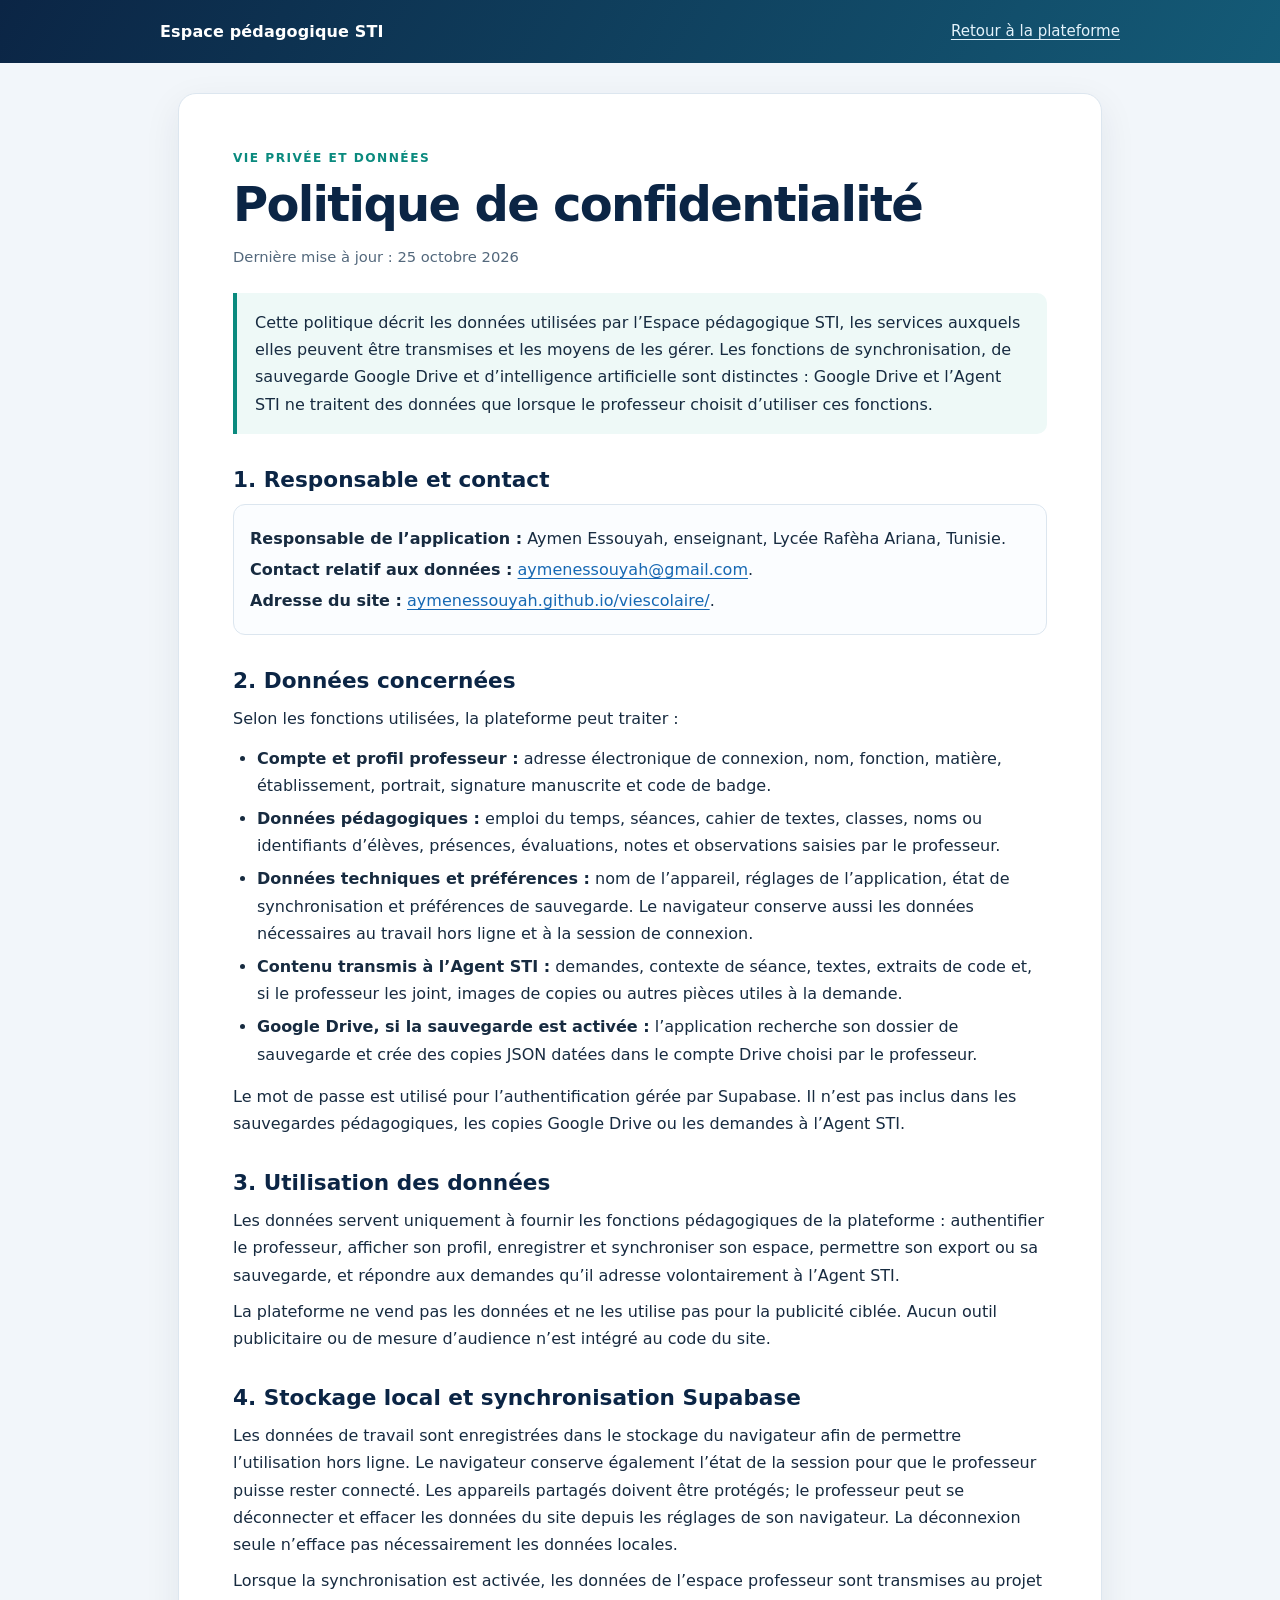
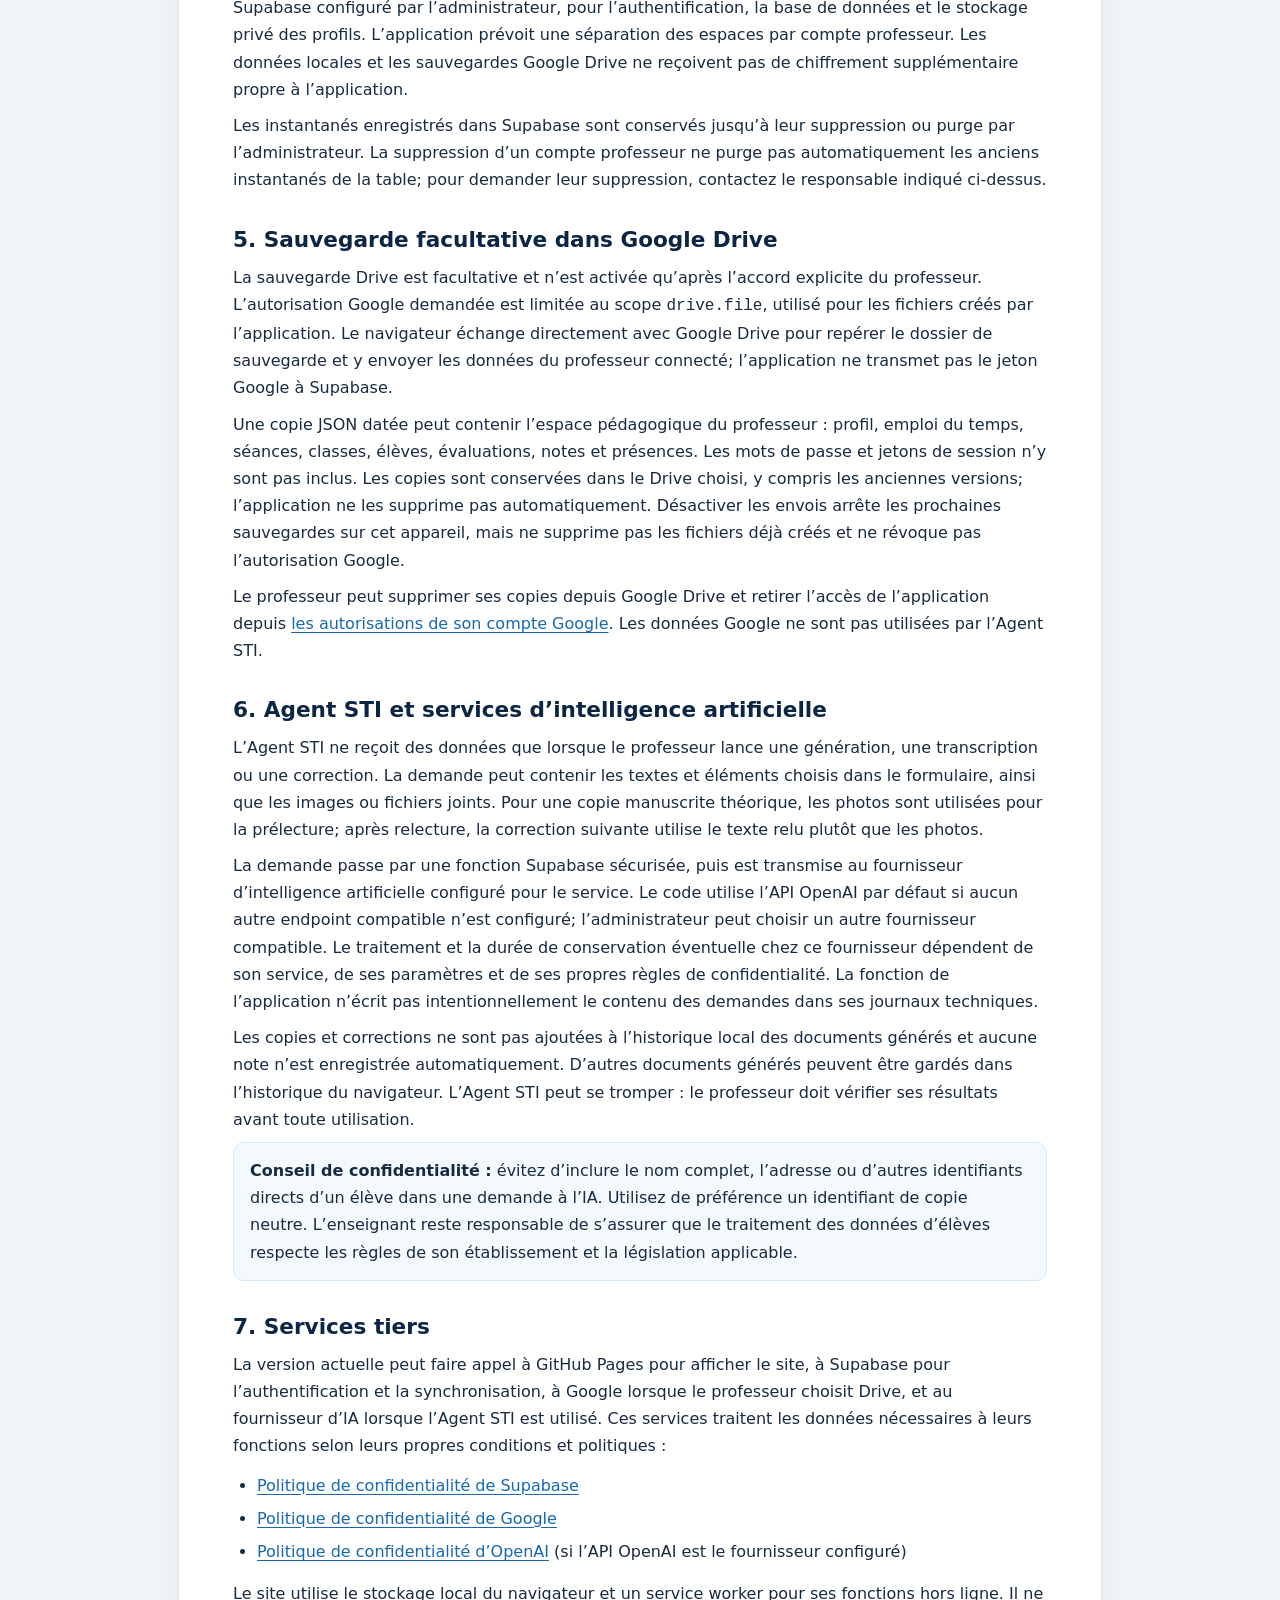
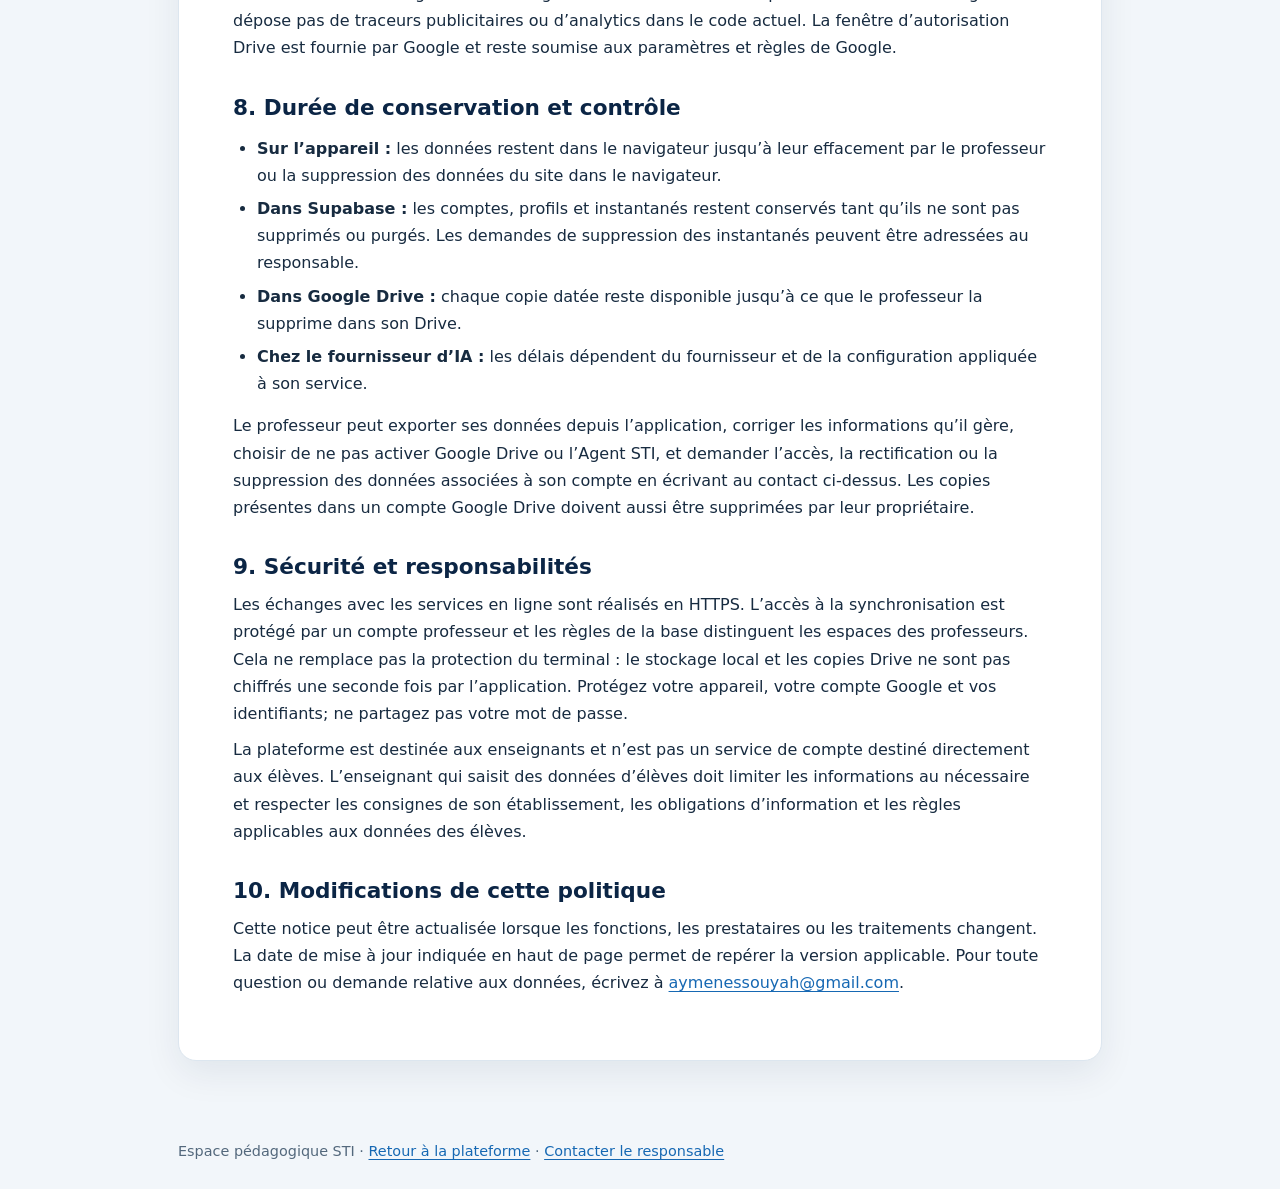
==== politique-confidentialite.html @ 566122ad "Add public privacy policy for Google OAuth Co-authored-by: arena-agent <297053741+arena-agent@users." ====
<!doctype html>
<html lang="fr">
<head>
  <meta charset="utf-8">
  <meta name="viewport" content="width=device-width, initial-scale=1">
  <meta name="description" content="Politique de confidentialité de l’Espace pédagogique STI : données de compte et de classe, synchronisation Supabase, sauvegarde Google Drive et traitement facultatif par l’Agent STI.">
  <meta name="robots" content="index,follow">
  <link rel="canonical" href="https://aymenessouyah.github.io/viescolaire/politique-confidentialite.html">
  <title>Politique de confidentialité — Espace pédagogique STI</title>
  <style>
    :root{color-scheme:light;--navy:#0b2545;--blue:#1668b3;--teal:#0a8a7e;--ink:#172b40;--muted:#53687c;--line:#dce6ef;--paper:#fff;--bg:#f2f6fa}
    *{box-sizing:border-box}
    html{scroll-behavior:smooth}
    body{margin:0;background:var(--bg);color:var(--ink);font:16px/1.7 system-ui,-apple-system,"Segoe UI",sans-serif}
    a{color:var(--blue);text-underline-offset:3px}
    a:focus-visible{outline:3px solid #68b9d6;outline-offset:3px;border-radius:3px}
    .top{background:linear-gradient(120deg,#0b2545,#145b77);color:#fff;padding:18px 22px}
    .top-inner{max-width:960px;margin:auto;display:flex;align-items:center;justify-content:space-between;gap:16px}
    .brand{color:#fff;text-decoration:none;font-weight:800;letter-spacing:.01em}
    .back{color:#e4f3fb;font-size:.94rem}
    main{max-width:960px;margin:30px auto;padding:0 18px 48px}
    .document{background:var(--paper);border:1px solid var(--line);border-radius:18px;padding:clamp(22px,5vw,54px);box-shadow:0 12px 36px rgba(11,37,69,.08)}
    .eyebrow{margin:0 0 8px;color:var(--teal);font-size:.76rem;font-weight:800;letter-spacing:.12em;text-transform:uppercase}
    h1{margin:0;color:var(--navy);font-size:clamp(2rem,5vw,3rem);line-height:1.15;letter-spacing:-.035em}
    .updated{margin:12px 0 24px;color:var(--muted);font-size:.92rem}
    .intro{padding:16px 18px;margin:0 0 30px;border-left:4px solid var(--teal);border-radius:0 10px 10px 0;background:#eef9f7}
    h2{margin:32px 0 10px;color:var(--navy);font-size:1.35rem;line-height:1.3}
    h3{margin:20px 0 7px;color:#234d6d;font-size:1.05rem}
    p{margin:9px 0}
    ul{margin:8px 0 12px;padding-left:24px}
    li{padding:3px 0}
    .callout{padding:14px 16px;border:1px solid #d6e8f5;border-radius:11px;background:#f3f9fd}
    .contact{padding:16px;border:1px solid var(--line);border-radius:12px;background:#fbfdff}
    .contact p{margin:4px 0}
    .small{color:var(--muted);font-size:.92rem}
    .bottom{max-width:960px;margin:0 auto;padding:0 18px 28px;color:var(--muted);font-size:.9rem}
    @media(max-width:600px){.top{padding:15px 16px}.top-inner{align-items:flex-start;flex-direction:column;gap:7px}main{margin:16px auto;padding:0 10px 24px}.document{border-radius:13px;padding:22px 18px}body{font-size:15px}}
    @media print{body{background:#fff;color:#000}.top,.bottom{padding-left:0;padding-right:0}.top{background:#fff;color:#000;border-bottom:1px solid #aaa}.brand,.back{color:#000}.document{border:0;box-shadow:none;padding:0}main{max-width:none;margin:20px 0;padding:0}.intro,.callout,.contact{background:#fff}a{color:#000;text-decoration:none}}
  </style>
</head>
<body>
  <header class="top">
    <div class="top-inner">
      <a class="brand" href="./">Espace pédagogique STI</a>
      <a class="back" href="./">Retour à la plateforme</a>
    </div>
  </header>

  <main>
    <article class="document">
      <p class="eyebrow">Vie privée et données</p>
      <h1>Politique de confidentialité</h1>
      <p class="updated">Dernière mise à jour : 25 octobre 2026</p>

      <p class="intro">Cette politique décrit les données utilisées par l’Espace pédagogique STI, les services auxquels elles peuvent être transmises et les moyens de les gérer. Les fonctions de synchronisation, de sauvegarde Google Drive et d’intelligence artificielle sont distinctes : Google Drive et l’Agent STI ne traitent des données que lorsque le professeur choisit d’utiliser ces fonctions.</p>

      <h2>1. Responsable et contact</h2>
      <div class="contact">
        <p><strong>Responsable de l’application :</strong> Aymen Essouyah, enseignant, Lycée Rafèha Ariana, Tunisie.</p>
        <p><strong>Contact relatif aux données :</strong> <a href="mailto:aymenessouyah@gmail.com">aymenessouyah@gmail.com</a>.</p>
        <p><strong>Adresse du site :</strong> <a href="https://aymenessouyah.github.io/viescolaire/">aymenessouyah.github.io/viescolaire/</a>.</p>
      </div>

      <h2>2. Données concernées</h2>
      <p>Selon les fonctions utilisées, la plateforme peut traiter :</p>
      <ul>
        <li><strong>Compte et profil professeur :</strong> adresse électronique de connexion, nom, fonction, matière, établissement, portrait, signature manuscrite et code de badge.</li>
        <li><strong>Données pédagogiques :</strong> emploi du temps, séances, cahier de textes, classes, noms ou identifiants d’élèves, présences, évaluations, notes et observations saisies par le professeur.</li>
        <li><strong>Données techniques et préférences :</strong> nom de l’appareil, réglages de l’application, état de synchronisation et préférences de sauvegarde. Le navigateur conserve aussi les données nécessaires au travail hors ligne et à la session de connexion.</li>
        <li><strong>Contenu transmis à l’Agent STI :</strong> demandes, contexte de séance, textes, extraits de code et, si le professeur les joint, images de copies ou autres pièces utiles à la demande.</li>
        <li><strong>Google Drive, si la sauvegarde est activée :</strong> l’application recherche son dossier de sauvegarde et crée des copies JSON datées dans le compte Drive choisi par le professeur.</li>
      </ul>
      <p>Le mot de passe est utilisé pour l’authentification gérée par Supabase. Il n’est pas inclus dans les sauvegardes pédagogiques, les copies Google Drive ou les demandes à l’Agent STI.</p>

      <h2>3. Utilisation des données</h2>
      <p>Les données servent uniquement à fournir les fonctions pédagogiques de la plateforme : authentifier le professeur, afficher son profil, enregistrer et synchroniser son espace, permettre son export ou sa sauvegarde, et répondre aux demandes qu’il adresse volontairement à l’Agent STI.</p>
      <p>La plateforme ne vend pas les données et ne les utilise pas pour la publicité ciblée. Aucun outil publicitaire ou de mesure d’audience n’est intégré au code du site.</p>

      <h2>4. Stockage local et synchronisation Supabase</h2>
      <p>Les données de travail sont enregistrées dans le stockage du navigateur afin de permettre l’utilisation hors ligne. Le navigateur conserve également l’état de la session pour que le professeur puisse rester connecté. Les appareils partagés doivent être protégés; le professeur peut se déconnecter et effacer les données du site depuis les réglages de son navigateur. La déconnexion seule n’efface pas nécessairement les données locales.</p>
      <p>Lorsque la synchronisation est activée, les données de l’espace professeur sont transmises au projet Supabase configuré par l’administrateur, pour l’authentification, la base de données et le stockage privé des profils. L’application prévoit une séparation des espaces par compte professeur. Les données locales et les sauvegardes Google Drive ne reçoivent pas de chiffrement supplémentaire propre à l’application.</p>
      <p>Les instantanés enregistrés dans Supabase sont conservés jusqu’à leur suppression ou purge par l’administrateur. La suppression d’un compte professeur ne purge pas automatiquement les anciens instantanés de la table; pour demander leur suppression, contactez le responsable indiqué ci-dessus.</p>

      <h2>5. Sauvegarde facultative dans Google Drive</h2>
      <p>La sauvegarde Drive est facultative et n’est activée qu’après l’accord explicite du professeur. L’autorisation Google demandée est limitée au scope <code>drive.file</code>, utilisé pour les fichiers créés par l’application. Le navigateur échange directement avec Google Drive pour repérer le dossier de sauvegarde et y envoyer les données du professeur connecté; l’application ne transmet pas le jeton Google à Supabase.</p>
      <p>Une copie JSON datée peut contenir l’espace pédagogique du professeur : profil, emploi du temps, séances, classes, élèves, évaluations, notes et présences. Les mots de passe et jetons de session n’y sont pas inclus. Les copies sont conservées dans le Drive choisi, y compris les anciennes versions; l’application ne les supprime pas automatiquement. Désactiver les envois arrête les prochaines sauvegardes sur cet appareil, mais ne supprime pas les fichiers déjà créés et ne révoque pas l’autorisation Google.</p>
      <p>Le professeur peut supprimer ses copies depuis Google Drive et retirer l’accès de l’application depuis <a href="https://myaccount.google.com/permissions" target="_blank" rel="noopener noreferrer">les autorisations de son compte Google</a>. Les données Google ne sont pas utilisées par l’Agent STI.</p>

      <h2>6. Agent STI et services d’intelligence artificielle</h2>
      <p>L’Agent STI ne reçoit des données que lorsque le professeur lance une génération, une transcription ou une correction. La demande peut contenir les textes et éléments choisis dans le formulaire, ainsi que les images ou fichiers joints. Pour une copie manuscrite théorique, les photos sont utilisées pour la prélecture; après relecture, la correction suivante utilise le texte relu plutôt que les photos.</p>
      <p>La demande passe par une fonction Supabase sécurisée, puis est transmise au fournisseur d’intelligence artificielle configuré pour le service. Le code utilise l’API OpenAI par défaut si aucun autre endpoint compatible n’est configuré; l’administrateur peut choisir un autre fournisseur compatible. Le traitement et la durée de conservation éventuelle chez ce fournisseur dépendent de son service, de ses paramètres et de ses propres règles de confidentialité. La fonction de l’application n’écrit pas intentionnellement le contenu des demandes dans ses journaux techniques.</p>
      <p>Les copies et corrections ne sont pas ajoutées à l’historique local des documents générés et aucune note n’est enregistrée automatiquement. D’autres documents générés peuvent être gardés dans l’historique du navigateur. L’Agent STI peut se tromper : le professeur doit vérifier ses résultats avant toute utilisation.</p>
      <div class="callout"><strong>Conseil de confidentialité :</strong> évitez d’inclure le nom complet, l’adresse ou d’autres identifiants directs d’un élève dans une demande à l’IA. Utilisez de préférence un identifiant de copie neutre. L’enseignant reste responsable de s’assurer que le traitement des données d’élèves respecte les règles de son établissement et la législation applicable.</div>

      <h2>7. Services tiers</h2>
      <p>La version actuelle peut faire appel à GitHub Pages pour afficher le site, à Supabase pour l’authentification et la synchronisation, à Google lorsque le professeur choisit Drive, et au fournisseur d’IA lorsque l’Agent STI est utilisé. Ces services traitent les données nécessaires à leurs fonctions selon leurs propres conditions et politiques :</p>
      <ul>
        <li><a href="https://supabase.com/privacy" target="_blank" rel="noopener noreferrer">Politique de confidentialité de Supabase</a></li>
        <li><a href="https://policies.google.com/privacy?hl=fr" target="_blank" rel="noopener noreferrer">Politique de confidentialité de Google</a></li>
        <li><a href="https://openai.com/policies/privacy-policy/" target="_blank" rel="noopener noreferrer">Politique de confidentialité d’OpenAI</a> (si l’API OpenAI est le fournisseur configuré)</li>
      </ul>
      <p>Le site utilise le stockage local du navigateur et un service worker pour ses fonctions hors ligne. Il ne dépose pas de traceurs publicitaires ou d’analytics dans le code actuel. La fenêtre d’autorisation Drive est fournie par Google et reste soumise aux paramètres et règles de Google.</p>

      <h2>8. Durée de conservation et contrôle</h2>
      <ul>
        <li><strong>Sur l’appareil :</strong> les données restent dans le navigateur jusqu’à leur effacement par le professeur ou la suppression des données du site dans le navigateur.</li>
        <li><strong>Dans Supabase :</strong> les comptes, profils et instantanés restent conservés tant qu’ils ne sont pas supprimés ou purgés. Les demandes de suppression des instantanés peuvent être adressées au responsable.</li>
        <li><strong>Dans Google Drive :</strong> chaque copie datée reste disponible jusqu’à ce que le professeur la supprime dans son Drive.</li>
        <li><strong>Chez le fournisseur d’IA :</strong> les délais dépendent du fournisseur et de la configuration appliquée à son service.</li>
      </ul>
      <p>Le professeur peut exporter ses données depuis l’application, corriger les informations qu’il gère, choisir de ne pas activer Google Drive ou l’Agent STI, et demander l’accès, la rectification ou la suppression des données associées à son compte en écrivant au contact ci-dessus. Les copies présentes dans un compte Google Drive doivent aussi être supprimées par leur propriétaire.</p>

      <h2>9. Sécurité et responsabilités</h2>
      <p>Les échanges avec les services en ligne sont réalisés en HTTPS. L’accès à la synchronisation est protégé par un compte professeur et les règles de la base distinguent les espaces des professeurs. Cela ne remplace pas la protection du terminal : le stockage local et les copies Drive ne sont pas chiffrés une seconde fois par l’application. Protégez votre appareil, votre compte Google et vos identifiants; ne partagez pas votre mot de passe.</p>
      <p>La plateforme est destinée aux enseignants et n’est pas un service de compte destiné directement aux élèves. L’enseignant qui saisit des données d’élèves doit limiter les informations au nécessaire et respecter les consignes de son établissement, les obligations d’information et les règles applicables aux données des élèves.</p>

      <h2>10. Modifications de cette politique</h2>
      <p>Cette notice peut être actualisée lorsque les fonctions, les prestataires ou les traitements changent. La date de mise à jour indiquée en haut de page permet de repérer la version applicable. Pour toute question ou demande relative aux données, écrivez à <a href="mailto:aymenessouyah@gmail.com">aymenessouyah@gmail.com</a>.</p>
    </article>
  </main>

  <footer class="bottom">Espace pédagogique STI · <a href="./">Retour à la plateforme</a> · <a href="mailto:aymenessouyah@gmail.com">Contacter le responsable</a></footer>
</body>
</html>
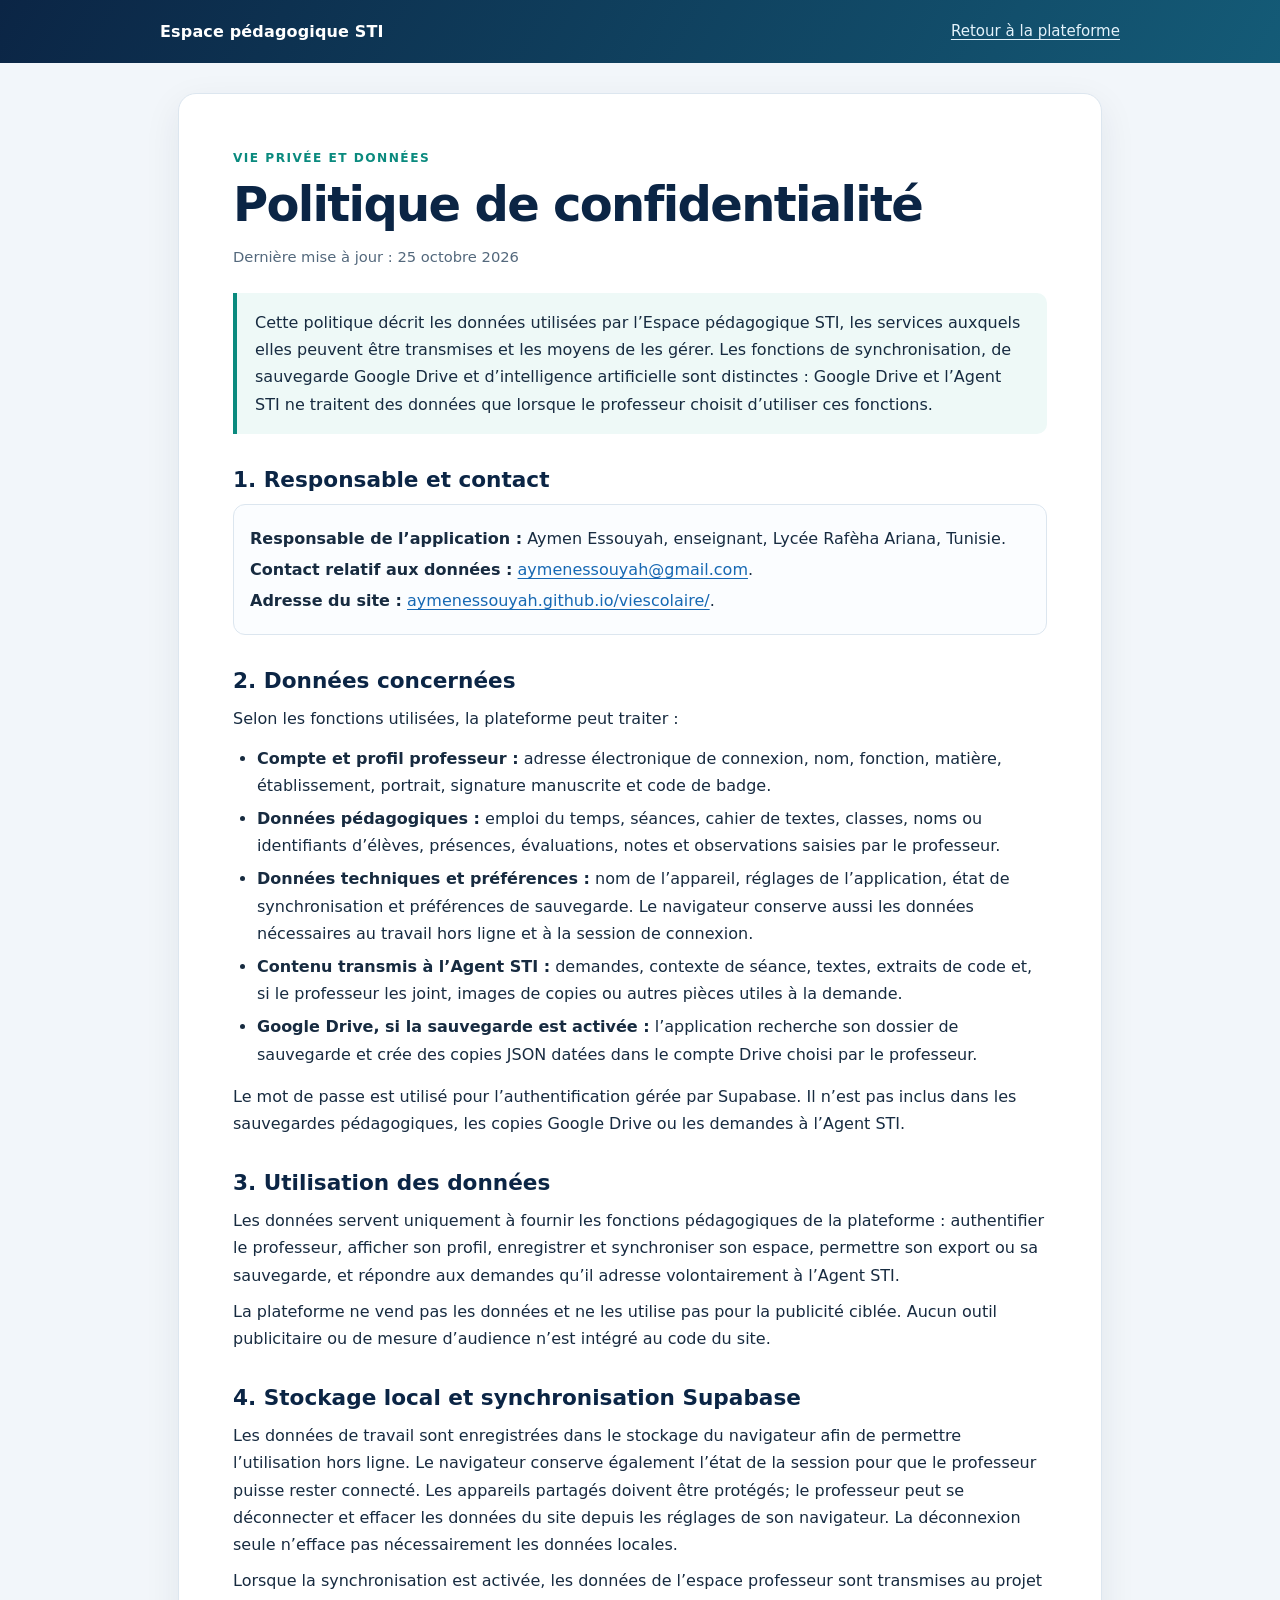
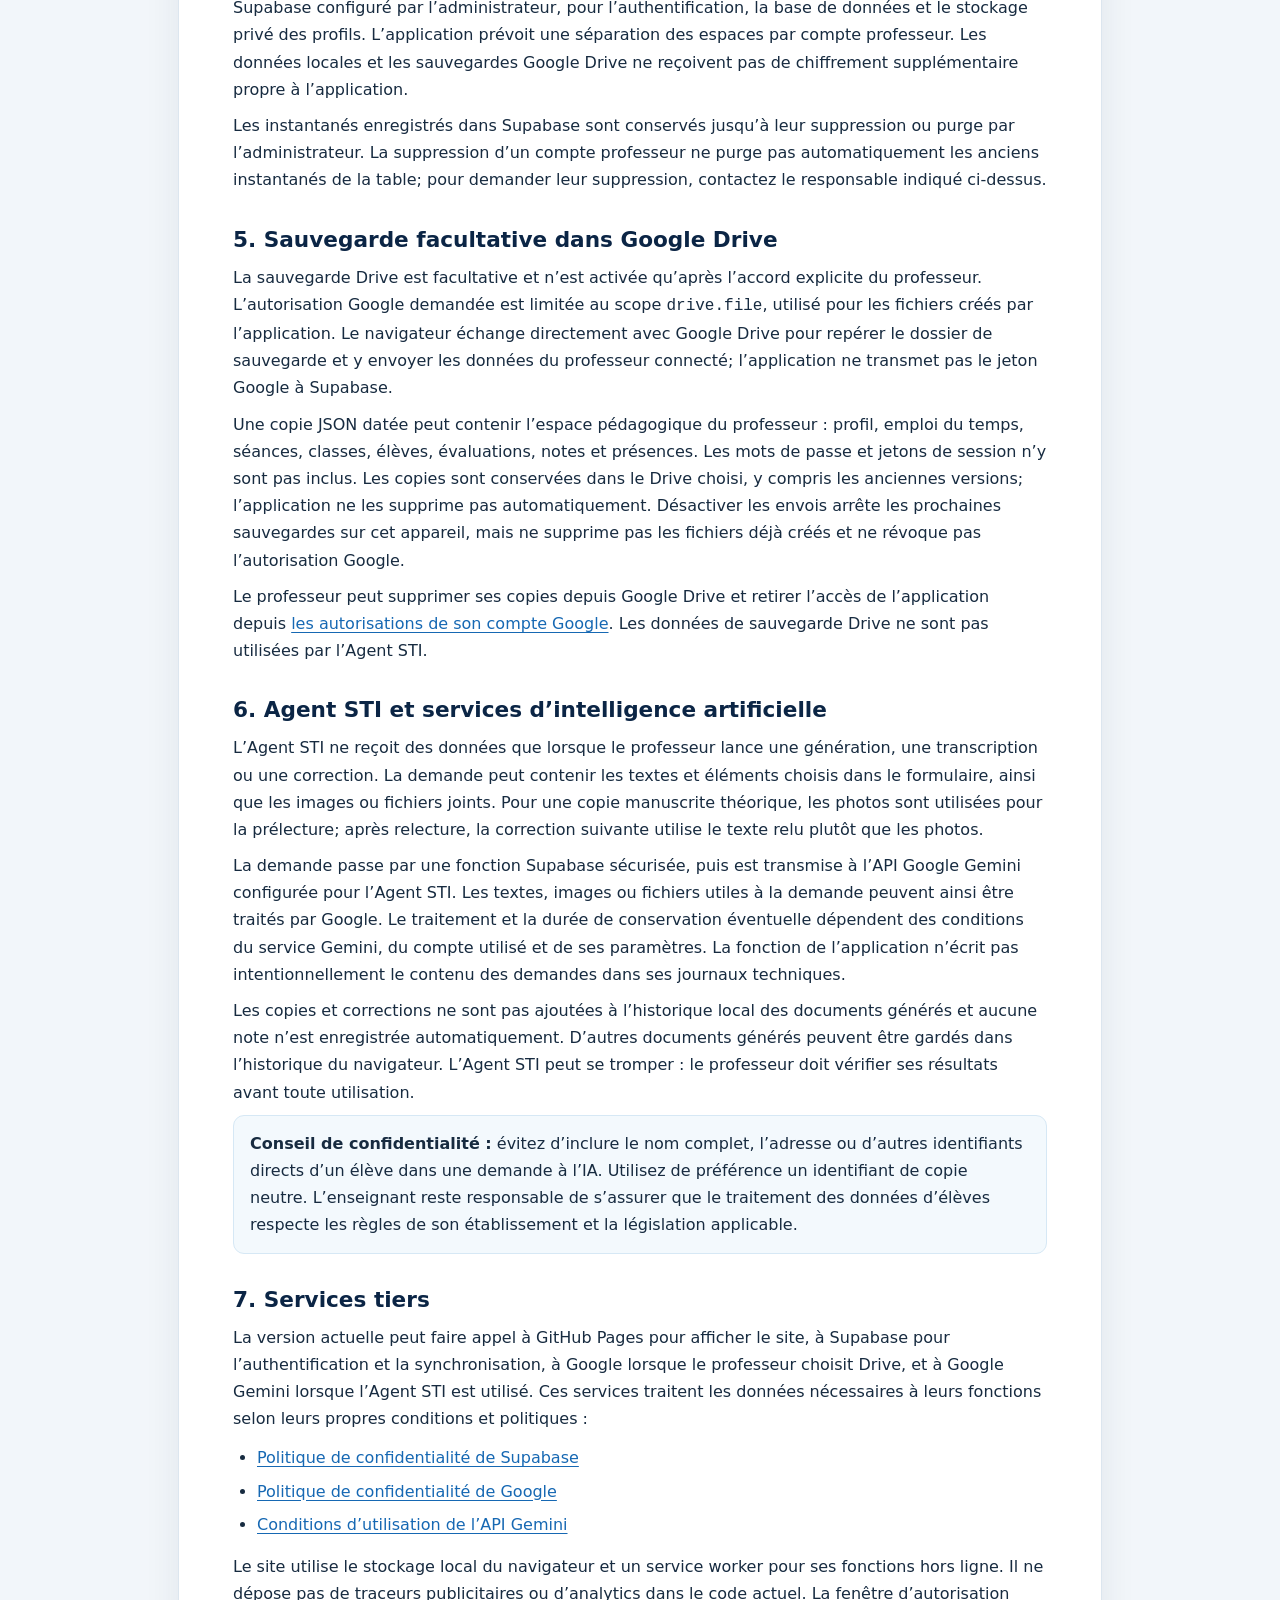
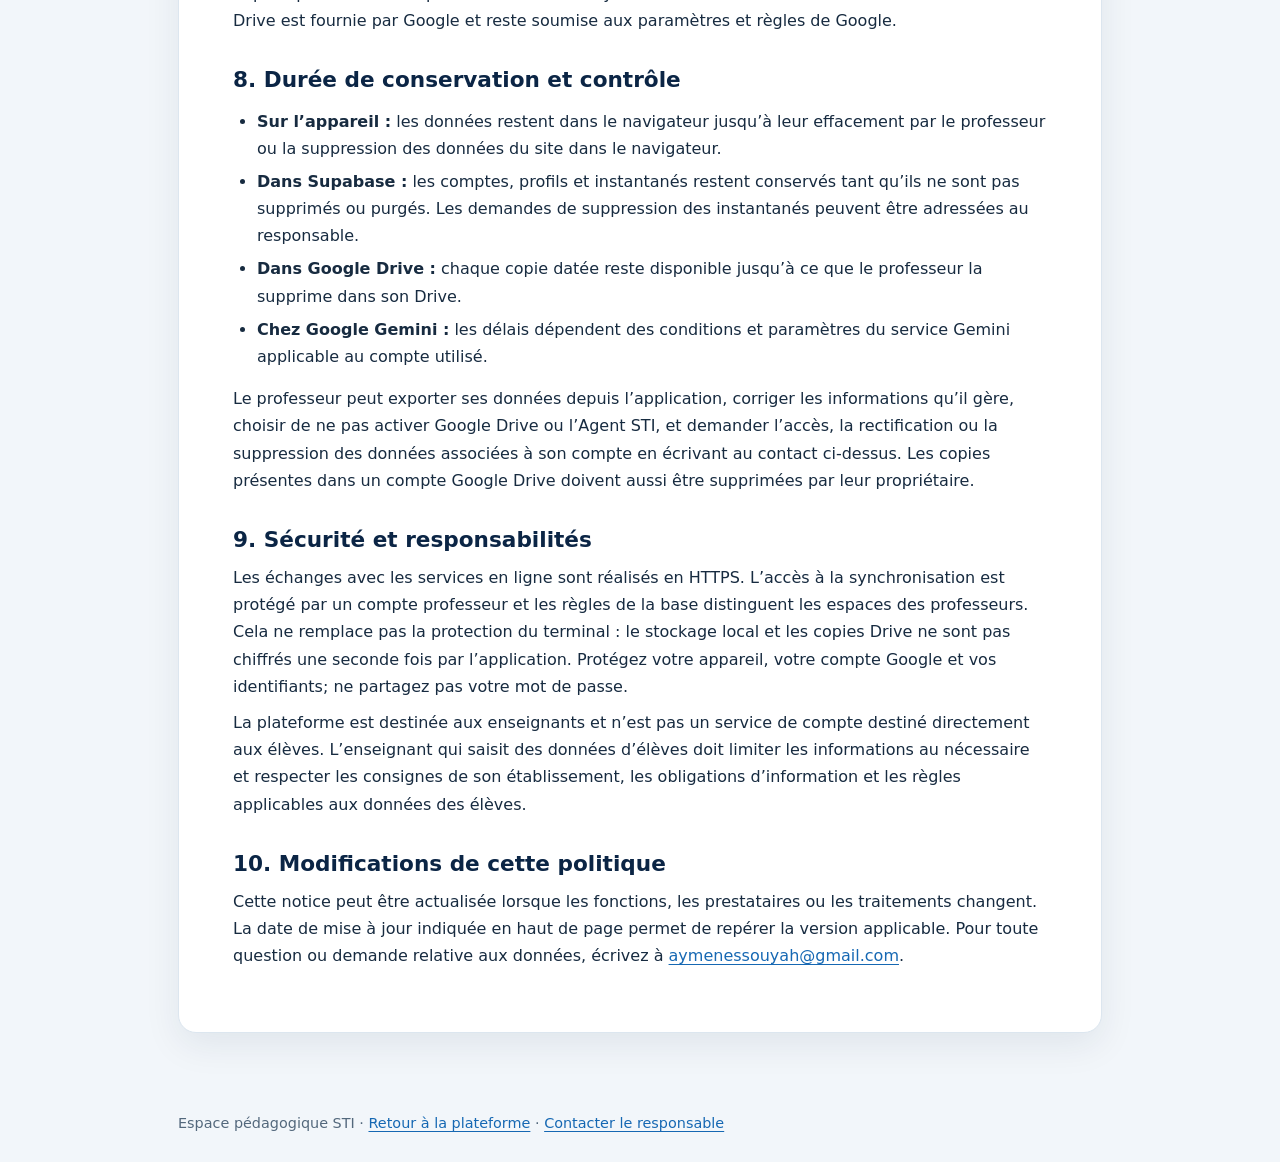
==== commit ee951d30: "Switch Agent STI to Gemini API Co-authored-by: arena-agent <297053741+arena-agent@users.noreply.gith" ====
--- a/politique-confidentialite.html
+++ b/politique-confidentialite.html
@@ -84,20 +84,20 @@
       <h2>5. Sauvegarde facultative dans Google Drive</h2>
       <p>La sauvegarde Drive est facultative et n’est activée qu’après l’accord explicite du professeur. L’autorisation Google demandée est limitée au scope <code>drive.file</code>, utilisé pour les fichiers créés par l’application. Le navigateur échange directement avec Google Drive pour repérer le dossier de sauvegarde et y envoyer les données du professeur connecté; l’application ne transmet pas le jeton Google à Supabase.</p>
       <p>Une copie JSON datée peut contenir l’espace pédagogique du professeur : profil, emploi du temps, séances, classes, élèves, évaluations, notes et présences. Les mots de passe et jetons de session n’y sont pas inclus. Les copies sont conservées dans le Drive choisi, y compris les anciennes versions; l’application ne les supprime pas automatiquement. Désactiver les envois arrête les prochaines sauvegardes sur cet appareil, mais ne supprime pas les fichiers déjà créés et ne révoque pas l’autorisation Google.</p>
-      <p>Le professeur peut supprimer ses copies depuis Google Drive et retirer l’accès de l’application depuis <a href="https://myaccount.google.com/permissions" target="_blank" rel="noopener noreferrer">les autorisations de son compte Google</a>. Les données Google ne sont pas utilisées par l’Agent STI.</p>
+      <p>Le professeur peut supprimer ses copies depuis Google Drive et retirer l’accès de l’application depuis <a href="https://myaccount.google.com/permissions" target="_blank" rel="noopener noreferrer">les autorisations de son compte Google</a>. Les données de sauvegarde Drive ne sont pas utilisées par l’Agent STI.</p>
 
       <h2>6. Agent STI et services d’intelligence artificielle</h2>
       <p>L’Agent STI ne reçoit des données que lorsque le professeur lance une génération, une transcription ou une correction. La demande peut contenir les textes et éléments choisis dans le formulaire, ainsi que les images ou fichiers joints. Pour une copie manuscrite théorique, les photos sont utilisées pour la prélecture; après relecture, la correction suivante utilise le texte relu plutôt que les photos.</p>
-      <p>La demande passe par une fonction Supabase sécurisée, puis est transmise au fournisseur d’intelligence artificielle configuré pour le service. Le code utilise l’API OpenAI par défaut si aucun autre endpoint compatible n’est configuré; l’administrateur peut choisir un autre fournisseur compatible. Le traitement et la durée de conservation éventuelle chez ce fournisseur dépendent de son service, de ses paramètres et de ses propres règles de confidentialité. La fonction de l’application n’écrit pas intentionnellement le contenu des demandes dans ses journaux techniques.</p>
+      <p>La demande passe par une fonction Supabase sécurisée, puis est transmise à l’API Google Gemini configurée pour l’Agent STI. Les textes, images ou fichiers utiles à la demande peuvent ainsi être traités par Google. Le traitement et la durée de conservation éventuelle dépendent des conditions du service Gemini, du compte utilisé et de ses paramètres. La fonction de l’application n’écrit pas intentionnellement le contenu des demandes dans ses journaux techniques.</p>
       <p>Les copies et corrections ne sont pas ajoutées à l’historique local des documents générés et aucune note n’est enregistrée automatiquement. D’autres documents générés peuvent être gardés dans l’historique du navigateur. L’Agent STI peut se tromper : le professeur doit vérifier ses résultats avant toute utilisation.</p>
       <div class="callout"><strong>Conseil de confidentialité :</strong> évitez d’inclure le nom complet, l’adresse ou d’autres identifiants directs d’un élève dans une demande à l’IA. Utilisez de préférence un identifiant de copie neutre. L’enseignant reste responsable de s’assurer que le traitement des données d’élèves respecte les règles de son établissement et la législation applicable.</div>
 
       <h2>7. Services tiers</h2>
-      <p>La version actuelle peut faire appel à GitHub Pages pour afficher le site, à Supabase pour l’authentification et la synchronisation, à Google lorsque le professeur choisit Drive, et au fournisseur d’IA lorsque l’Agent STI est utilisé. Ces services traitent les données nécessaires à leurs fonctions selon leurs propres conditions et politiques :</p>
+      <p>La version actuelle peut faire appel à GitHub Pages pour afficher le site, à Supabase pour l’authentification et la synchronisation, à Google lorsque le professeur choisit Drive, et à Google Gemini lorsque l’Agent STI est utilisé. Ces services traitent les données nécessaires à leurs fonctions selon leurs propres conditions et politiques :</p>
       <ul>
         <li><a href="https://supabase.com/privacy" target="_blank" rel="noopener noreferrer">Politique de confidentialité de Supabase</a></li>
         <li><a href="https://policies.google.com/privacy?hl=fr" target="_blank" rel="noopener noreferrer">Politique de confidentialité de Google</a></li>
-        <li><a href="https://openai.com/policies/privacy-policy/" target="_blank" rel="noopener noreferrer">Politique de confidentialité d’OpenAI</a> (si l’API OpenAI est le fournisseur configuré)</li>
+        <li><a href="https://ai.google.dev/gemini-api/terms" target="_blank" rel="noopener noreferrer">Conditions d’utilisation de l’API Gemini</a></li>
       </ul>
       <p>Le site utilise le stockage local du navigateur et un service worker pour ses fonctions hors ligne. Il ne dépose pas de traceurs publicitaires ou d’analytics dans le code actuel. La fenêtre d’autorisation Drive est fournie par Google et reste soumise aux paramètres et règles de Google.</p>
 
@@ -106,7 +106,7 @@
         <li><strong>Sur l’appareil :</strong> les données restent dans le navigateur jusqu’à leur effacement par le professeur ou la suppression des données du site dans le navigateur.</li>
         <li><strong>Dans Supabase :</strong> les comptes, profils et instantanés restent conservés tant qu’ils ne sont pas supprimés ou purgés. Les demandes de suppression des instantanés peuvent être adressées au responsable.</li>
         <li><strong>Dans Google Drive :</strong> chaque copie datée reste disponible jusqu’à ce que le professeur la supprime dans son Drive.</li>
-        <li><strong>Chez le fournisseur d’IA :</strong> les délais dépendent du fournisseur et de la configuration appliquée à son service.</li>
+        <li><strong>Chez Google Gemini :</strong> les délais dépendent des conditions et paramètres du service Gemini applicable au compte utilisé.</li>
       </ul>
       <p>Le professeur peut exporter ses données depuis l’application, corriger les informations qu’il gère, choisir de ne pas activer Google Drive ou l’Agent STI, et demander l’accès, la rectification ou la suppression des données associées à son compte en écrivant au contact ci-dessus. Les copies présentes dans un compte Google Drive doivent aussi être supprimées par leur propriétaire.</p>
 
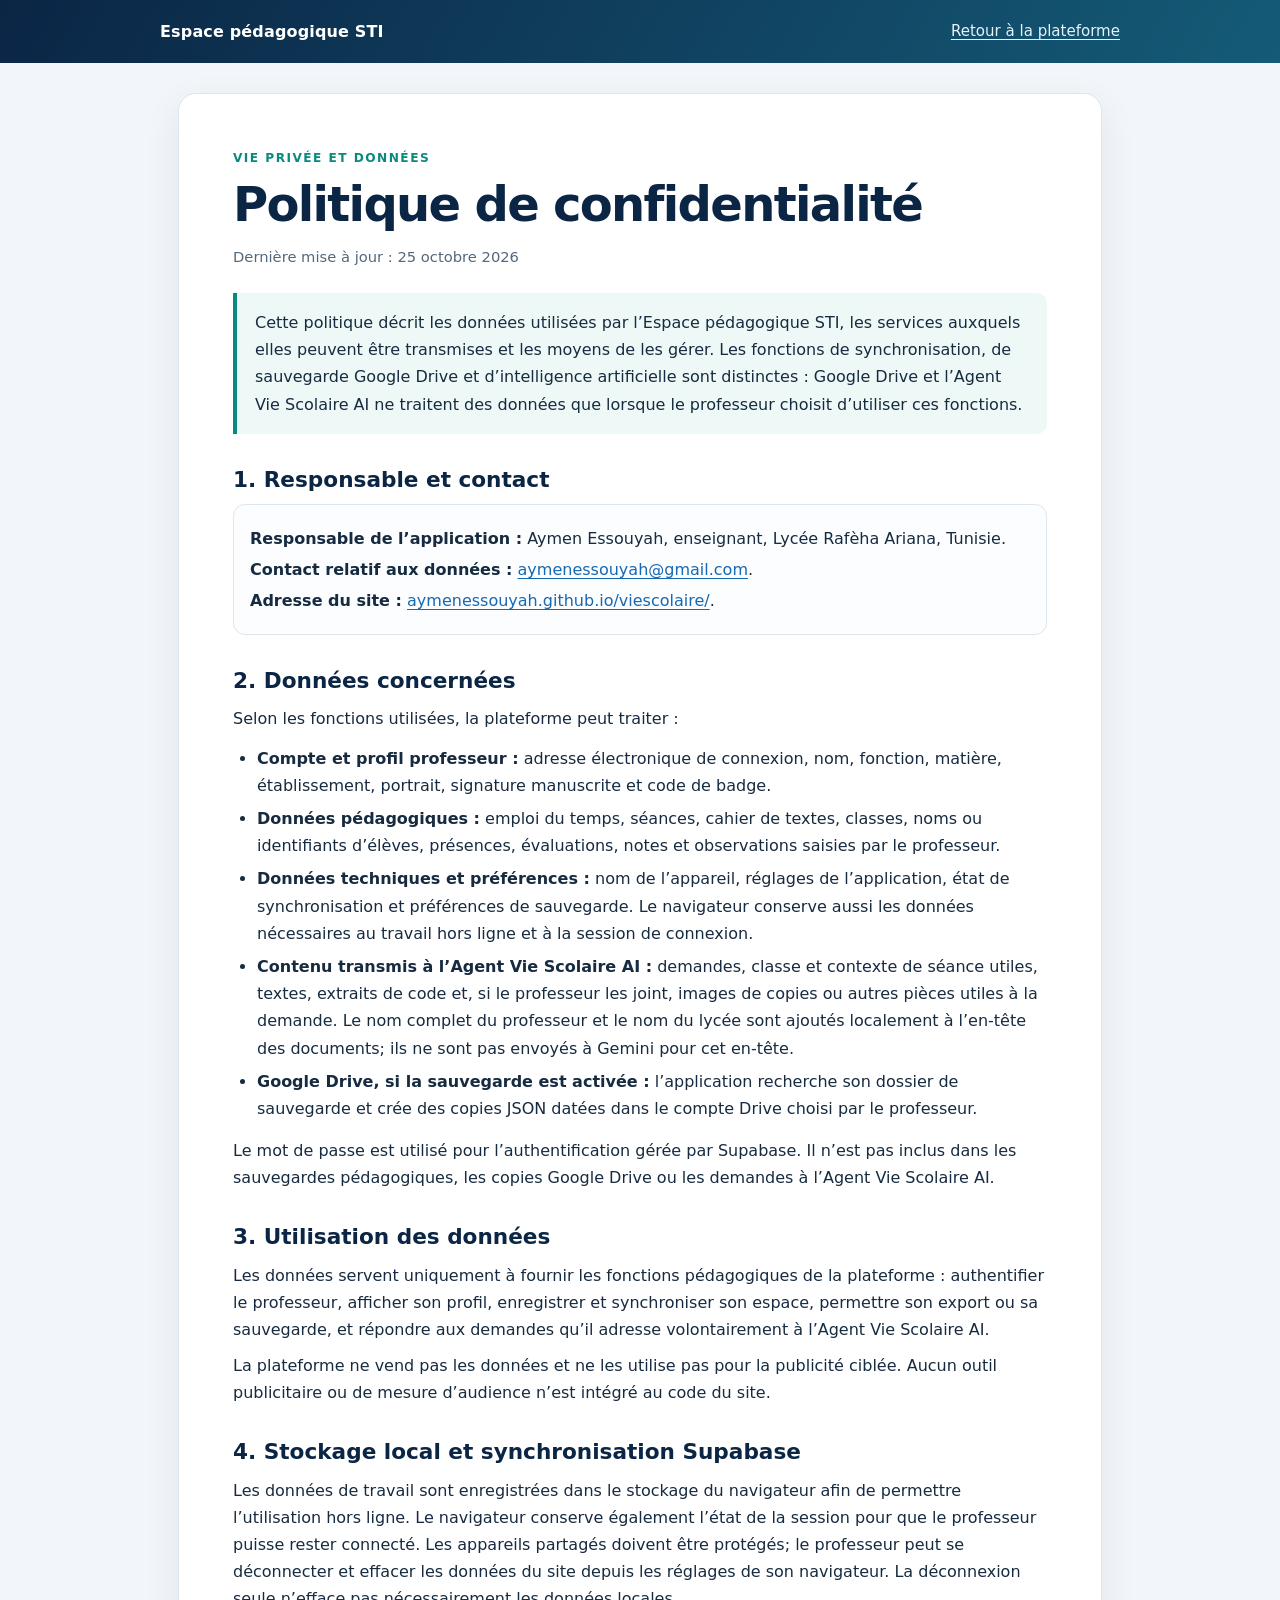
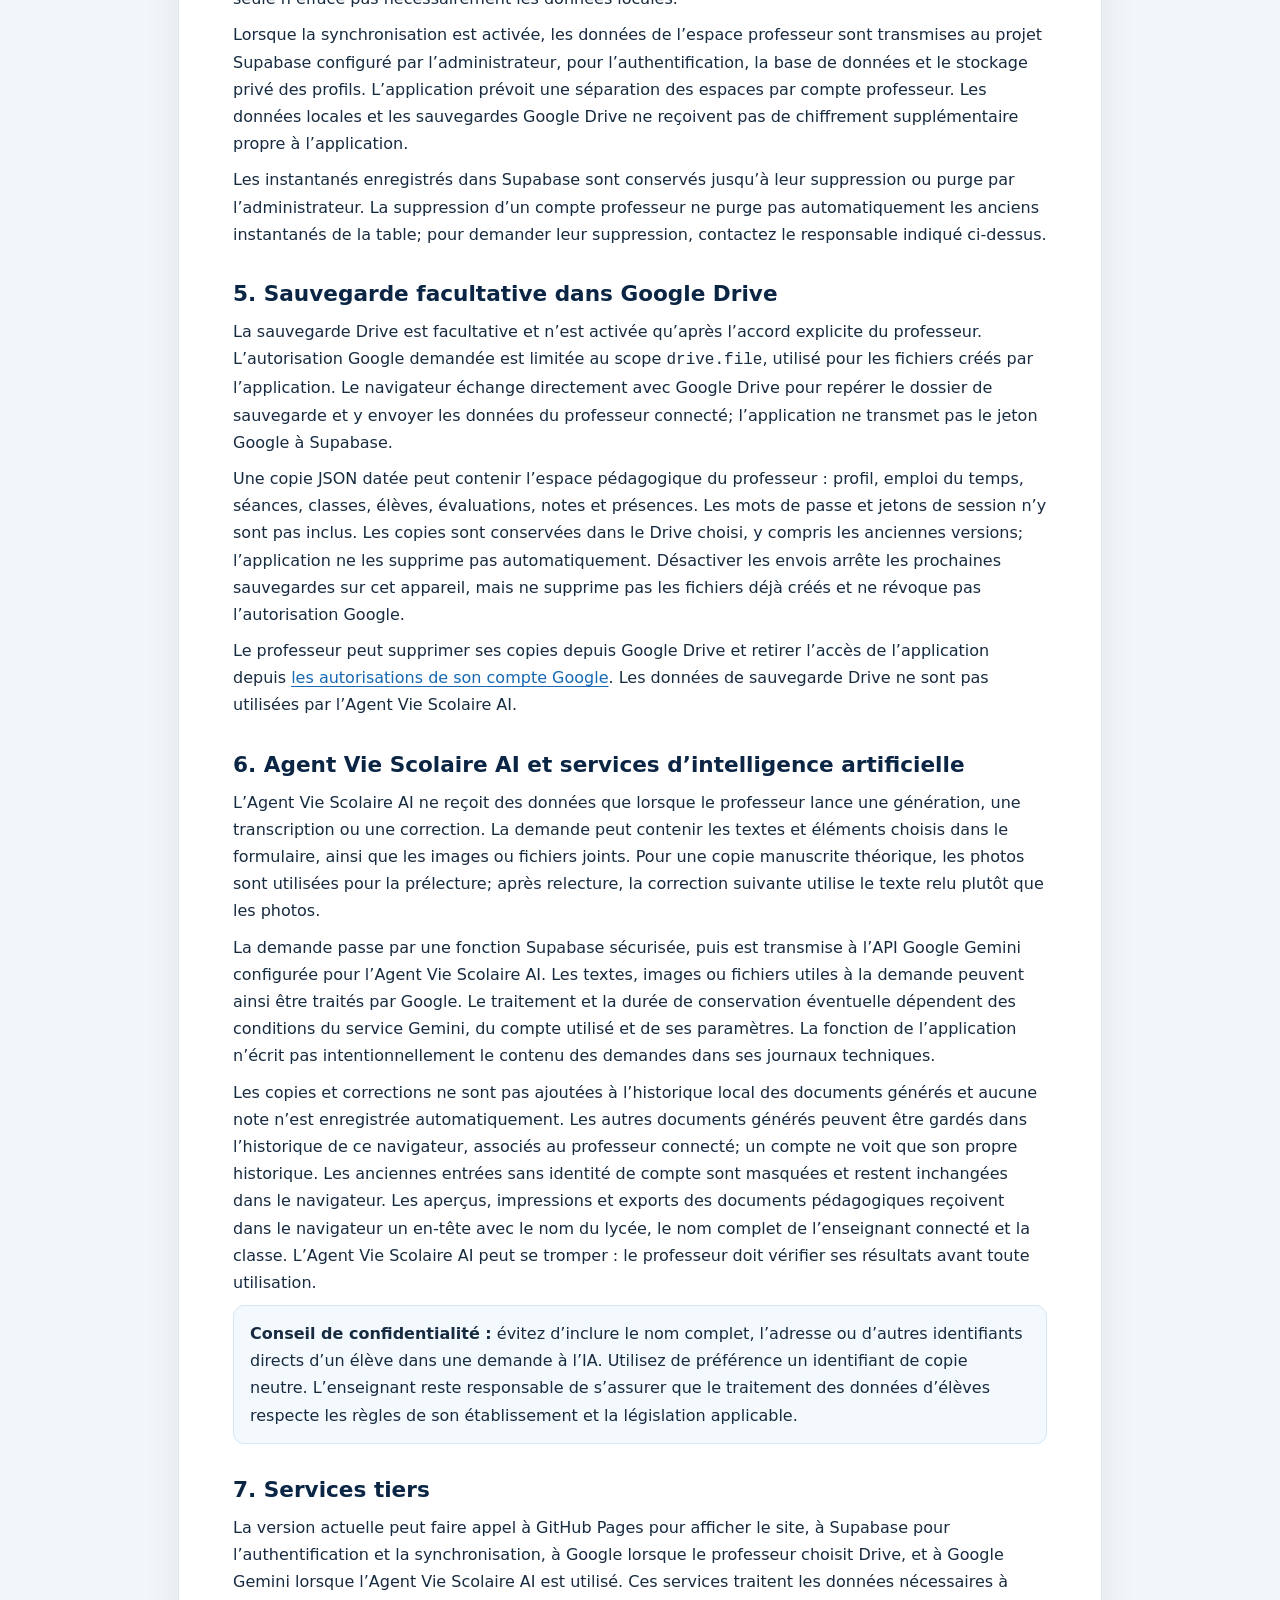
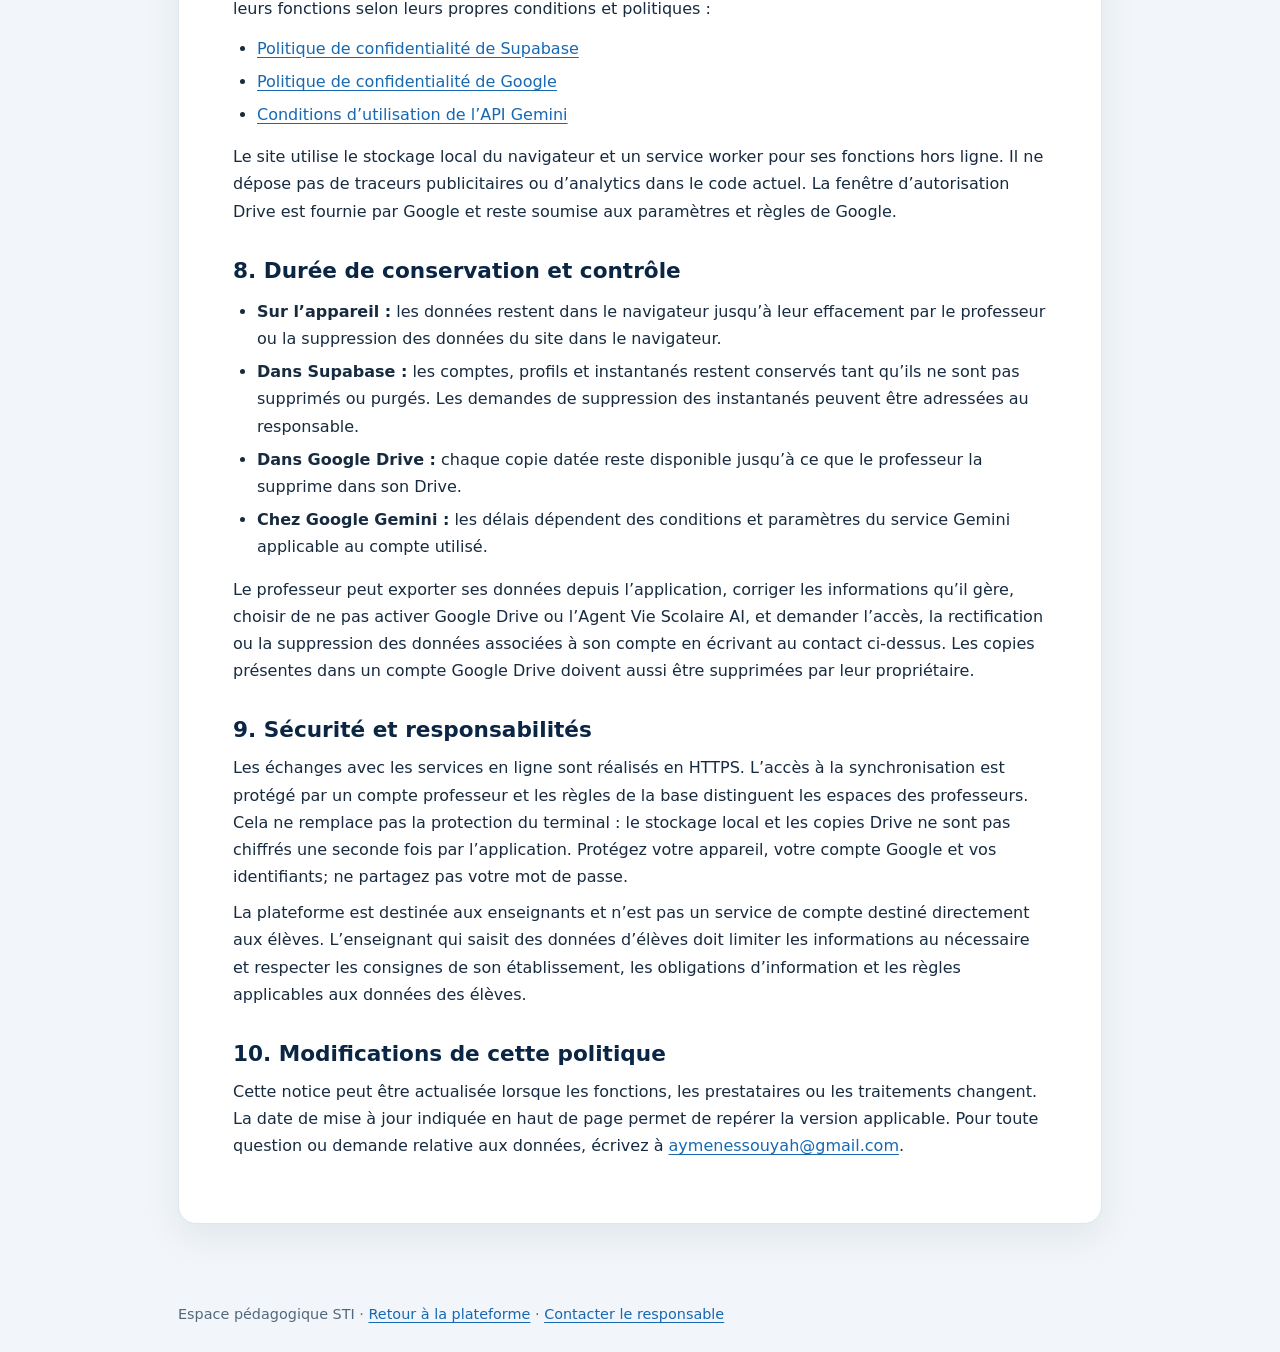
==== commit a2911a6b: "feat: modernize Agent Vie Scolaire AI workflow Co-authored-by: arena-agent <297053741+arena-agent@us" ====
--- a/politique-confidentialite.html
+++ b/politique-confidentialite.html
@@ -3,7 +3,7 @@
 <head>
   <meta charset="utf-8">
   <meta name="viewport" content="width=device-width, initial-scale=1">
-  <meta name="description" content="Politique de confidentialité de l’Espace pédagogique STI : données de compte et de classe, synchronisation Supabase, sauvegarde Google Drive et traitement facultatif par l’Agent STI.">
+  <meta name="description" content="Politique de confidentialité de l’Espace pédagogique STI : données de compte et de classe, synchronisation Supabase, sauvegarde Google Drive et traitement facultatif par l’Agent Vie Scolaire AI.">
   <meta name="robots" content="index,follow">
   <link rel="canonical" href="https://aymenessouyah.github.io/viescolaire/politique-confidentialite.html">
   <title>Politique de confidentialité — Espace pédagogique STI</title>
@@ -52,7 +52,7 @@
       <h1>Politique de confidentialité</h1>
       <p class="updated">Dernière mise à jour : 25 octobre 2026</p>
 
-      <p class="intro">Cette politique décrit les données utilisées par l’Espace pédagogique STI, les services auxquels elles peuvent être transmises et les moyens de les gérer. Les fonctions de synchronisation, de sauvegarde Google Drive et d’intelligence artificielle sont distinctes : Google Drive et l’Agent STI ne traitent des données que lorsque le professeur choisit d’utiliser ces fonctions.</p>
+      <p class="intro">Cette politique décrit les données utilisées par l’Espace pédagogique STI, les services auxquels elles peuvent être transmises et les moyens de les gérer. Les fonctions de synchronisation, de sauvegarde Google Drive et d’intelligence artificielle sont distinctes : Google Drive et l’Agent Vie Scolaire AI ne traitent des données que lorsque le professeur choisit d’utiliser ces fonctions.</p>
 
       <h2>1. Responsable et contact</h2>
       <div class="contact">
@@ -67,13 +67,13 @@
         <li><strong>Compte et profil professeur :</strong> adresse électronique de connexion, nom, fonction, matière, établissement, portrait, signature manuscrite et code de badge.</li>
         <li><strong>Données pédagogiques :</strong> emploi du temps, séances, cahier de textes, classes, noms ou identifiants d’élèves, présences, évaluations, notes et observations saisies par le professeur.</li>
         <li><strong>Données techniques et préférences :</strong> nom de l’appareil, réglages de l’application, état de synchronisation et préférences de sauvegarde. Le navigateur conserve aussi les données nécessaires au travail hors ligne et à la session de connexion.</li>
-        <li><strong>Contenu transmis à l’Agent STI :</strong> demandes, contexte de séance, textes, extraits de code et, si le professeur les joint, images de copies ou autres pièces utiles à la demande.</li>
+        <li><strong>Contenu transmis à l’Agent Vie Scolaire AI :</strong> demandes, classe et contexte de séance utiles, textes, extraits de code et, si le professeur les joint, images de copies ou autres pièces utiles à la demande. Le nom complet du professeur et le nom du lycée sont ajoutés localement à l’en-tête des documents; ils ne sont pas envoyés à Gemini pour cet en-tête.</li>
         <li><strong>Google Drive, si la sauvegarde est activée :</strong> l’application recherche son dossier de sauvegarde et crée des copies JSON datées dans le compte Drive choisi par le professeur.</li>
       </ul>
-      <p>Le mot de passe est utilisé pour l’authentification gérée par Supabase. Il n’est pas inclus dans les sauvegardes pédagogiques, les copies Google Drive ou les demandes à l’Agent STI.</p>
+      <p>Le mot de passe est utilisé pour l’authentification gérée par Supabase. Il n’est pas inclus dans les sauvegardes pédagogiques, les copies Google Drive ou les demandes à l’Agent Vie Scolaire AI.</p>
 
       <h2>3. Utilisation des données</h2>
-      <p>Les données servent uniquement à fournir les fonctions pédagogiques de la plateforme : authentifier le professeur, afficher son profil, enregistrer et synchroniser son espace, permettre son export ou sa sauvegarde, et répondre aux demandes qu’il adresse volontairement à l’Agent STI.</p>
+      <p>Les données servent uniquement à fournir les fonctions pédagogiques de la plateforme : authentifier le professeur, afficher son profil, enregistrer et synchroniser son espace, permettre son export ou sa sauvegarde, et répondre aux demandes qu’il adresse volontairement à l’Agent Vie Scolaire AI.</p>
       <p>La plateforme ne vend pas les données et ne les utilise pas pour la publicité ciblée. Aucun outil publicitaire ou de mesure d’audience n’est intégré au code du site.</p>
 
       <h2>4. Stockage local et synchronisation Supabase</h2>
@@ -84,16 +84,16 @@
       <h2>5. Sauvegarde facultative dans Google Drive</h2>
       <p>La sauvegarde Drive est facultative et n’est activée qu’après l’accord explicite du professeur. L’autorisation Google demandée est limitée au scope <code>drive.file</code>, utilisé pour les fichiers créés par l’application. Le navigateur échange directement avec Google Drive pour repérer le dossier de sauvegarde et y envoyer les données du professeur connecté; l’application ne transmet pas le jeton Google à Supabase.</p>
       <p>Une copie JSON datée peut contenir l’espace pédagogique du professeur : profil, emploi du temps, séances, classes, élèves, évaluations, notes et présences. Les mots de passe et jetons de session n’y sont pas inclus. Les copies sont conservées dans le Drive choisi, y compris les anciennes versions; l’application ne les supprime pas automatiquement. Désactiver les envois arrête les prochaines sauvegardes sur cet appareil, mais ne supprime pas les fichiers déjà créés et ne révoque pas l’autorisation Google.</p>
-      <p>Le professeur peut supprimer ses copies depuis Google Drive et retirer l’accès de l’application depuis <a href="https://myaccount.google.com/permissions" target="_blank" rel="noopener noreferrer">les autorisations de son compte Google</a>. Les données de sauvegarde Drive ne sont pas utilisées par l’Agent STI.</p>
+      <p>Le professeur peut supprimer ses copies depuis Google Drive et retirer l’accès de l’application depuis <a href="https://myaccount.google.com/permissions" target="_blank" rel="noopener noreferrer">les autorisations de son compte Google</a>. Les données de sauvegarde Drive ne sont pas utilisées par l’Agent Vie Scolaire AI.</p>
 
-      <h2>6. Agent STI et services d’intelligence artificielle</h2>
-      <p>L’Agent STI ne reçoit des données que lorsque le professeur lance une génération, une transcription ou une correction. La demande peut contenir les textes et éléments choisis dans le formulaire, ainsi que les images ou fichiers joints. Pour une copie manuscrite théorique, les photos sont utilisées pour la prélecture; après relecture, la correction suivante utilise le texte relu plutôt que les photos.</p>
-      <p>La demande passe par une fonction Supabase sécurisée, puis est transmise à l’API Google Gemini configurée pour l’Agent STI. Les textes, images ou fichiers utiles à la demande peuvent ainsi être traités par Google. Le traitement et la durée de conservation éventuelle dépendent des conditions du service Gemini, du compte utilisé et de ses paramètres. La fonction de l’application n’écrit pas intentionnellement le contenu des demandes dans ses journaux techniques.</p>
-      <p>Les copies et corrections ne sont pas ajoutées à l’historique local des documents générés et aucune note n’est enregistrée automatiquement. D’autres documents générés peuvent être gardés dans l’historique du navigateur. L’Agent STI peut se tromper : le professeur doit vérifier ses résultats avant toute utilisation.</p>
+      <h2>6. Agent Vie Scolaire AI et services d’intelligence artificielle</h2>
+      <p>L’Agent Vie Scolaire AI ne reçoit des données que lorsque le professeur lance une génération, une transcription ou une correction. La demande peut contenir les textes et éléments choisis dans le formulaire, ainsi que les images ou fichiers joints. Pour une copie manuscrite théorique, les photos sont utilisées pour la prélecture; après relecture, la correction suivante utilise le texte relu plutôt que les photos.</p>
+      <p>La demande passe par une fonction Supabase sécurisée, puis est transmise à l’API Google Gemini configurée pour l’Agent Vie Scolaire AI. Les textes, images ou fichiers utiles à la demande peuvent ainsi être traités par Google. Le traitement et la durée de conservation éventuelle dépendent des conditions du service Gemini, du compte utilisé et de ses paramètres. La fonction de l’application n’écrit pas intentionnellement le contenu des demandes dans ses journaux techniques.</p>
+      <p>Les copies et corrections ne sont pas ajoutées à l’historique local des documents générés et aucune note n’est enregistrée automatiquement. Les autres documents générés peuvent être gardés dans l’historique de ce navigateur, associés au professeur connecté; un compte ne voit que son propre historique. Les anciennes entrées sans identité de compte sont masquées et restent inchangées dans le navigateur. Les aperçus, impressions et exports des documents pédagogiques reçoivent dans le navigateur un en-tête avec le nom du lycée, le nom complet de l’enseignant connecté et la classe. L’Agent Vie Scolaire AI peut se tromper : le professeur doit vérifier ses résultats avant toute utilisation.</p>
       <div class="callout"><strong>Conseil de confidentialité :</strong> évitez d’inclure le nom complet, l’adresse ou d’autres identifiants directs d’un élève dans une demande à l’IA. Utilisez de préférence un identifiant de copie neutre. L’enseignant reste responsable de s’assurer que le traitement des données d’élèves respecte les règles de son établissement et la législation applicable.</div>
 
       <h2>7. Services tiers</h2>
-      <p>La version actuelle peut faire appel à GitHub Pages pour afficher le site, à Supabase pour l’authentification et la synchronisation, à Google lorsque le professeur choisit Drive, et à Google Gemini lorsque l’Agent STI est utilisé. Ces services traitent les données nécessaires à leurs fonctions selon leurs propres conditions et politiques :</p>
+      <p>La version actuelle peut faire appel à GitHub Pages pour afficher le site, à Supabase pour l’authentification et la synchronisation, à Google lorsque le professeur choisit Drive, et à Google Gemini lorsque l’Agent Vie Scolaire AI est utilisé. Ces services traitent les données nécessaires à leurs fonctions selon leurs propres conditions et politiques :</p>
       <ul>
         <li><a href="https://supabase.com/privacy" target="_blank" rel="noopener noreferrer">Politique de confidentialité de Supabase</a></li>
         <li><a href="https://policies.google.com/privacy?hl=fr" target="_blank" rel="noopener noreferrer">Politique de confidentialité de Google</a></li>
@@ -108,7 +108,7 @@
         <li><strong>Dans Google Drive :</strong> chaque copie datée reste disponible jusqu’à ce que le professeur la supprime dans son Drive.</li>
         <li><strong>Chez Google Gemini :</strong> les délais dépendent des conditions et paramètres du service Gemini applicable au compte utilisé.</li>
       </ul>
-      <p>Le professeur peut exporter ses données depuis l’application, corriger les informations qu’il gère, choisir de ne pas activer Google Drive ou l’Agent STI, et demander l’accès, la rectification ou la suppression des données associées à son compte en écrivant au contact ci-dessus. Les copies présentes dans un compte Google Drive doivent aussi être supprimées par leur propriétaire.</p>
+      <p>Le professeur peut exporter ses données depuis l’application, corriger les informations qu’il gère, choisir de ne pas activer Google Drive ou l’Agent Vie Scolaire AI, et demander l’accès, la rectification ou la suppression des données associées à son compte en écrivant au contact ci-dessus. Les copies présentes dans un compte Google Drive doivent aussi être supprimées par leur propriétaire.</p>
 
       <h2>9. Sécurité et responsabilités</h2>
       <p>Les échanges avec les services en ligne sont réalisés en HTTPS. L’accès à la synchronisation est protégé par un compte professeur et les règles de la base distinguent les espaces des professeurs. Cela ne remplace pas la protection du terminal : le stockage local et les copies Drive ne sont pas chiffrés une seconde fois par l’application. Protégez votre appareil, votre compte Google et vos identifiants; ne partagez pas votre mot de passe.</p>
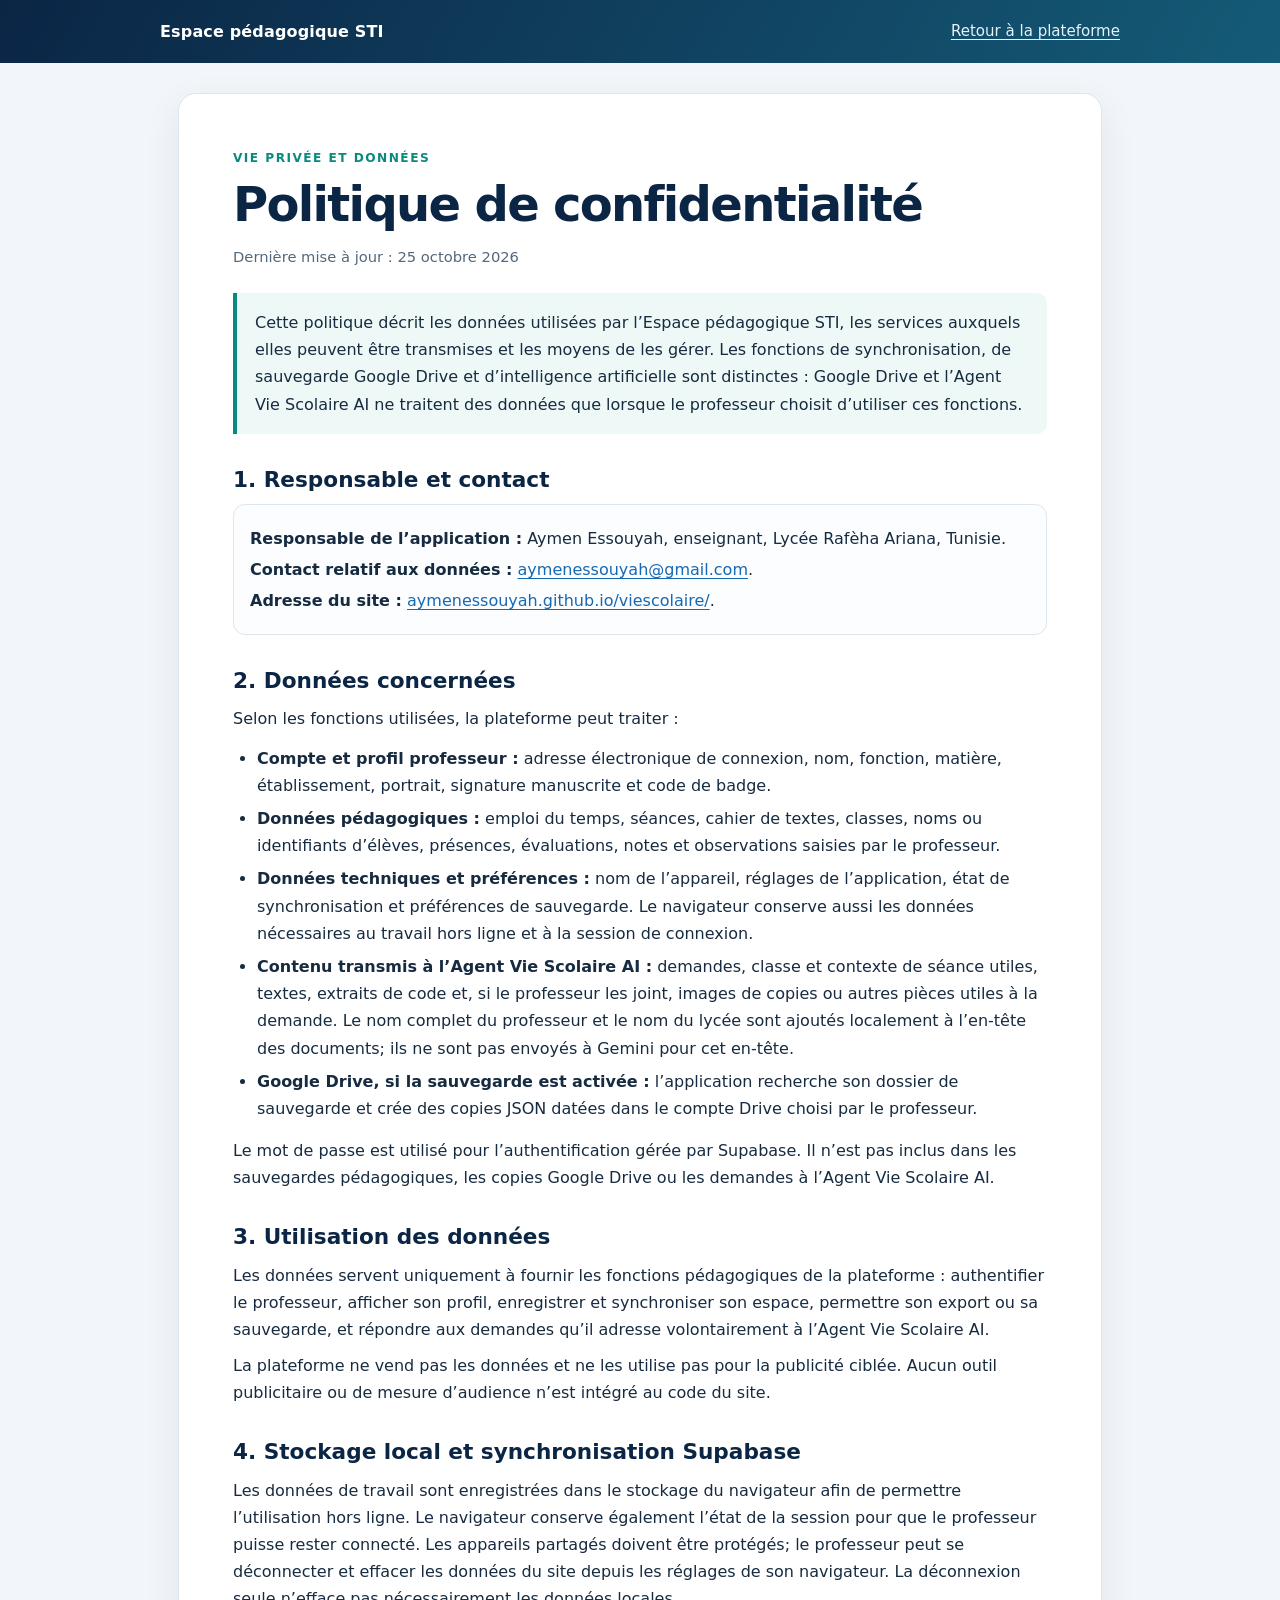
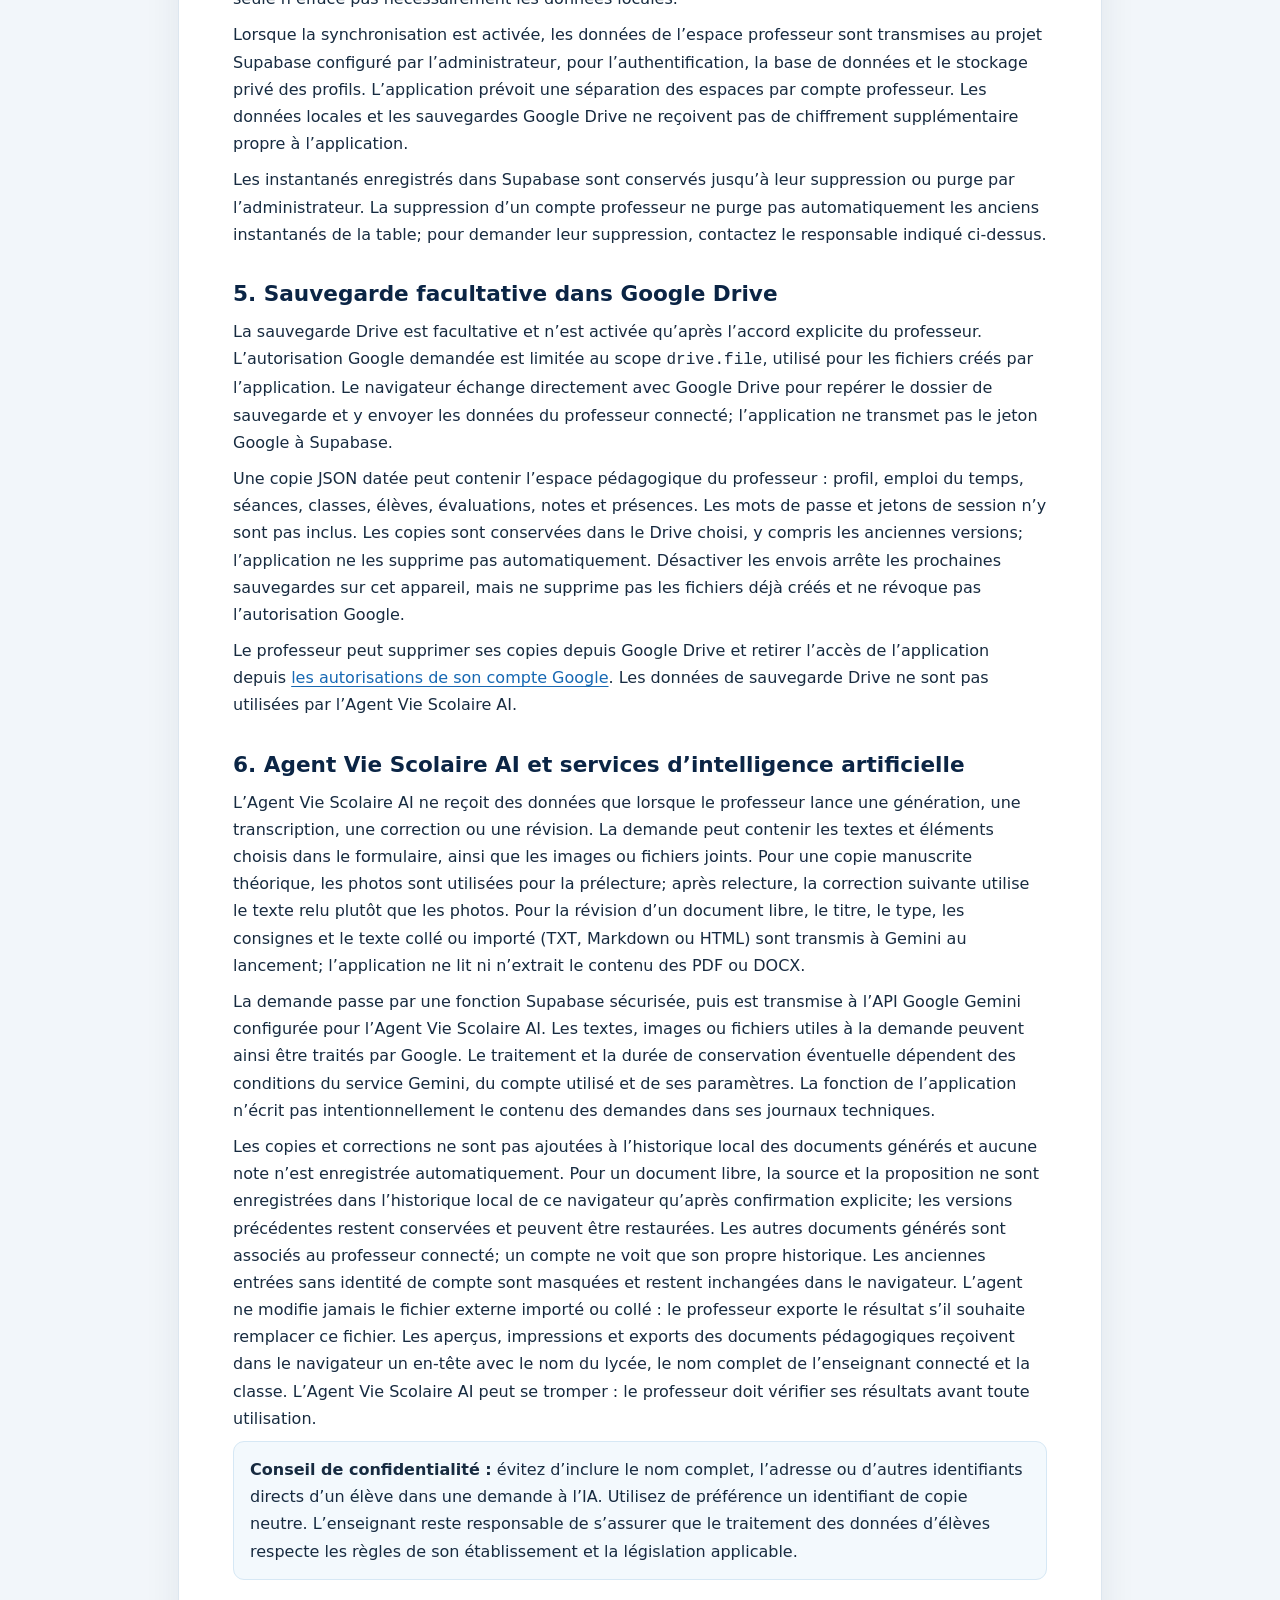
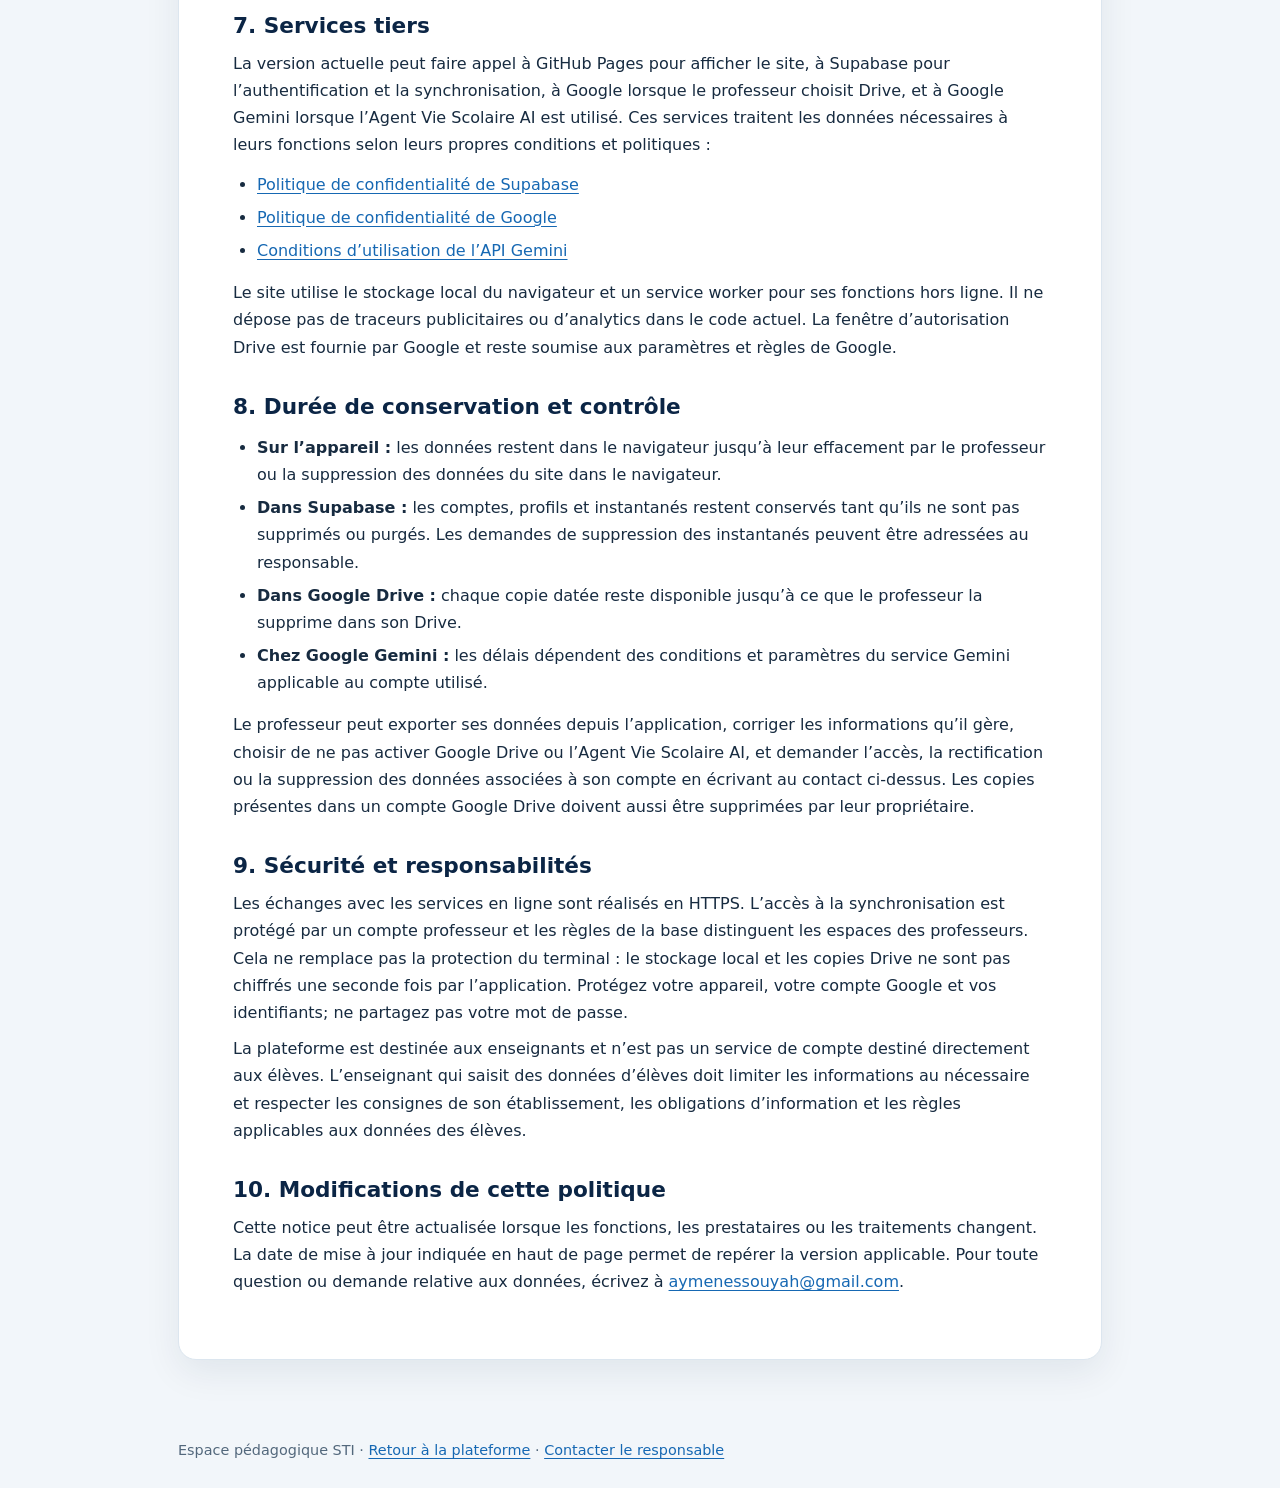
==== commit 9fa834b8: "feat: add reversible free document revisions Co-authored-by: arena-agent <297053741+arena-agent@user" ====
--- a/politique-confidentialite.html
+++ b/politique-confidentialite.html
@@ -87,9 +87,9 @@
       <p>Le professeur peut supprimer ses copies depuis Google Drive et retirer l’accès de l’application depuis <a href="https://myaccount.google.com/permissions" target="_blank" rel="noopener noreferrer">les autorisations de son compte Google</a>. Les données de sauvegarde Drive ne sont pas utilisées par l’Agent Vie Scolaire AI.</p>
 
       <h2>6. Agent Vie Scolaire AI et services d’intelligence artificielle</h2>
-      <p>L’Agent Vie Scolaire AI ne reçoit des données que lorsque le professeur lance une génération, une transcription ou une correction. La demande peut contenir les textes et éléments choisis dans le formulaire, ainsi que les images ou fichiers joints. Pour une copie manuscrite théorique, les photos sont utilisées pour la prélecture; après relecture, la correction suivante utilise le texte relu plutôt que les photos.</p>
+      <p>L’Agent Vie Scolaire AI ne reçoit des données que lorsque le professeur lance une génération, une transcription, une correction ou une révision. La demande peut contenir les textes et éléments choisis dans le formulaire, ainsi que les images ou fichiers joints. Pour une copie manuscrite théorique, les photos sont utilisées pour la prélecture; après relecture, la correction suivante utilise le texte relu plutôt que les photos. Pour la révision d’un document libre, le titre, le type, les consignes et le texte collé ou importé (TXT, Markdown ou HTML) sont transmis à Gemini au lancement; l’application ne lit ni n’extrait le contenu des PDF ou DOCX.</p>
       <p>La demande passe par une fonction Supabase sécurisée, puis est transmise à l’API Google Gemini configurée pour l’Agent Vie Scolaire AI. Les textes, images ou fichiers utiles à la demande peuvent ainsi être traités par Google. Le traitement et la durée de conservation éventuelle dépendent des conditions du service Gemini, du compte utilisé et de ses paramètres. La fonction de l’application n’écrit pas intentionnellement le contenu des demandes dans ses journaux techniques.</p>
-      <p>Les copies et corrections ne sont pas ajoutées à l’historique local des documents générés et aucune note n’est enregistrée automatiquement. Les autres documents générés peuvent être gardés dans l’historique de ce navigateur, associés au professeur connecté; un compte ne voit que son propre historique. Les anciennes entrées sans identité de compte sont masquées et restent inchangées dans le navigateur. Les aperçus, impressions et exports des documents pédagogiques reçoivent dans le navigateur un en-tête avec le nom du lycée, le nom complet de l’enseignant connecté et la classe. L’Agent Vie Scolaire AI peut se tromper : le professeur doit vérifier ses résultats avant toute utilisation.</p>
+      <p>Les copies et corrections ne sont pas ajoutées à l’historique local des documents générés et aucune note n’est enregistrée automatiquement. Pour un document libre, la source et la proposition ne sont enregistrées dans l’historique local de ce navigateur qu’après confirmation explicite; les versions précédentes restent conservées et peuvent être restaurées. Les autres documents générés sont associés au professeur connecté; un compte ne voit que son propre historique. Les anciennes entrées sans identité de compte sont masquées et restent inchangées dans le navigateur. L’agent ne modifie jamais le fichier externe importé ou collé : le professeur exporte le résultat s’il souhaite remplacer ce fichier. Les aperçus, impressions et exports des documents pédagogiques reçoivent dans le navigateur un en-tête avec le nom du lycée, le nom complet de l’enseignant connecté et la classe. L’Agent Vie Scolaire AI peut se tromper : le professeur doit vérifier ses résultats avant toute utilisation.</p>
       <div class="callout"><strong>Conseil de confidentialité :</strong> évitez d’inclure le nom complet, l’adresse ou d’autres identifiants directs d’un élève dans une demande à l’IA. Utilisez de préférence un identifiant de copie neutre. L’enseignant reste responsable de s’assurer que le traitement des données d’élèves respecte les règles de son établissement et la législation applicable.</div>
 
       <h2>7. Services tiers</h2>
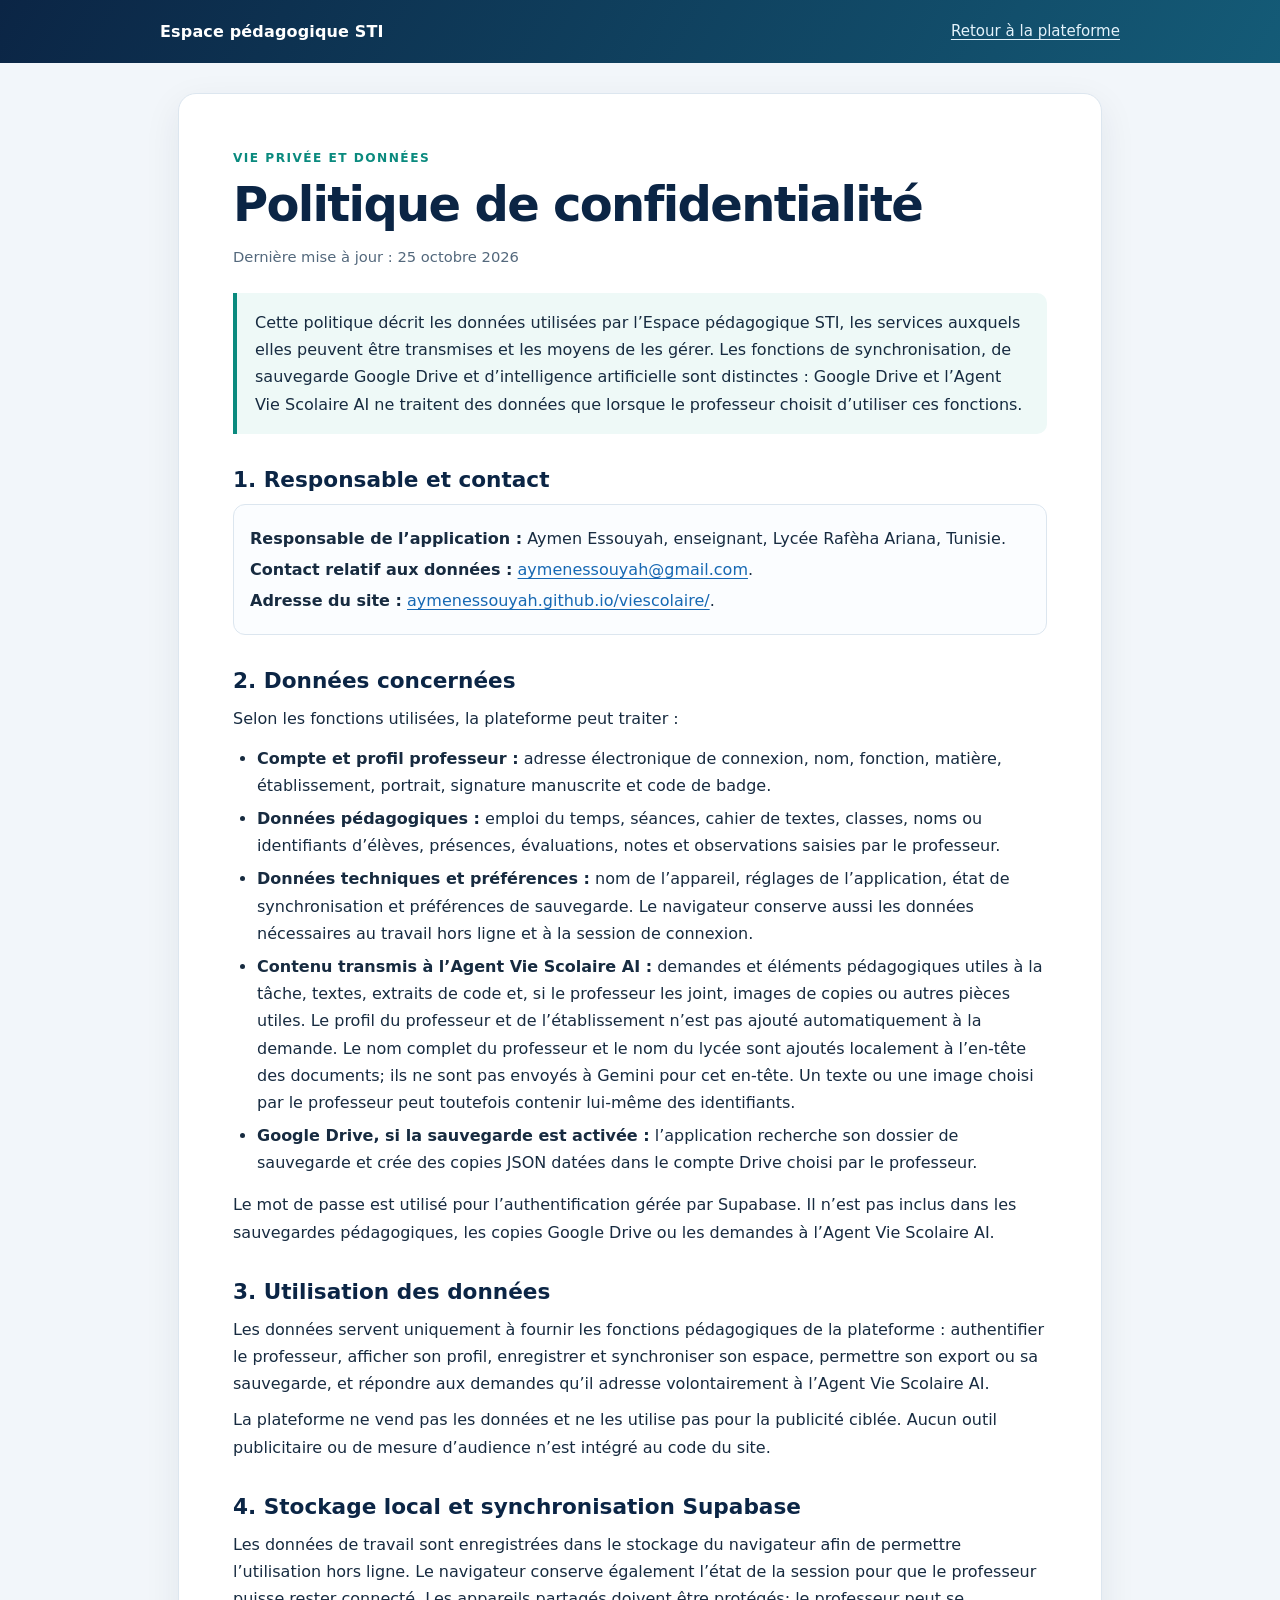
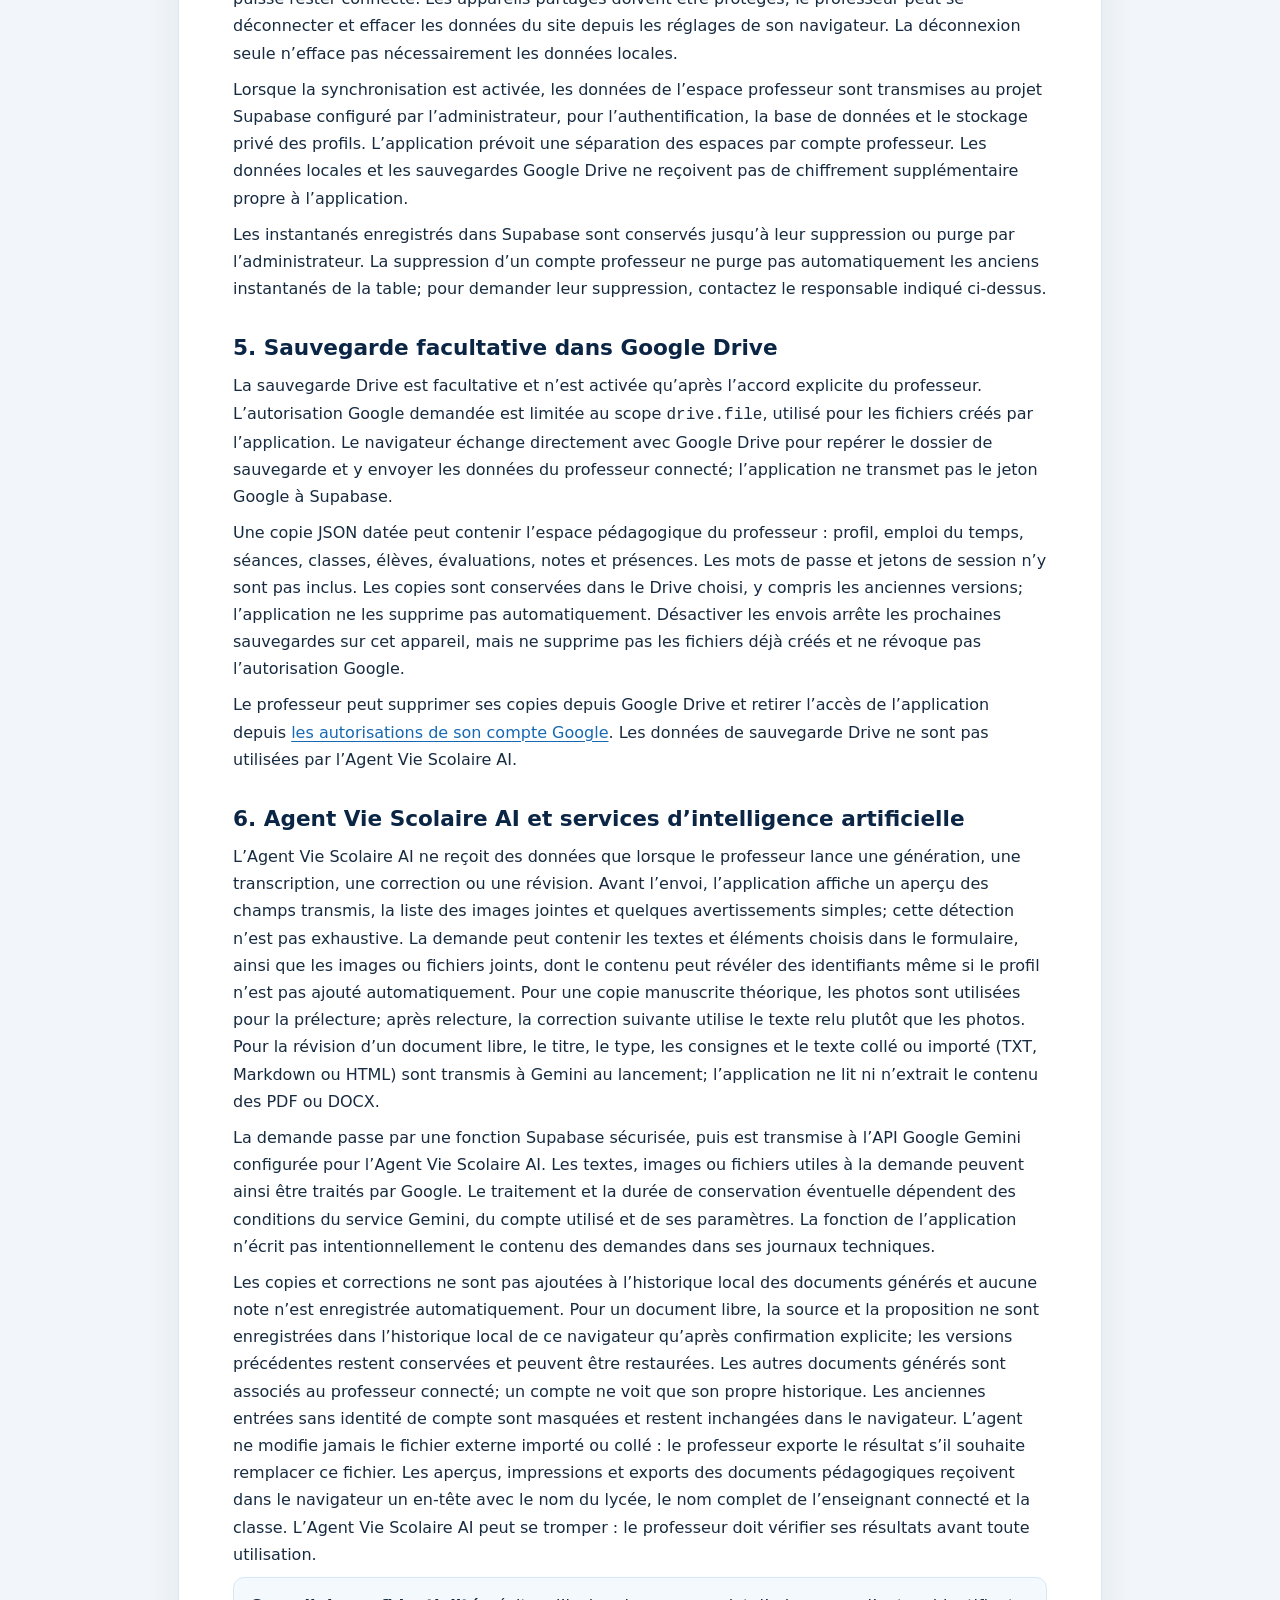
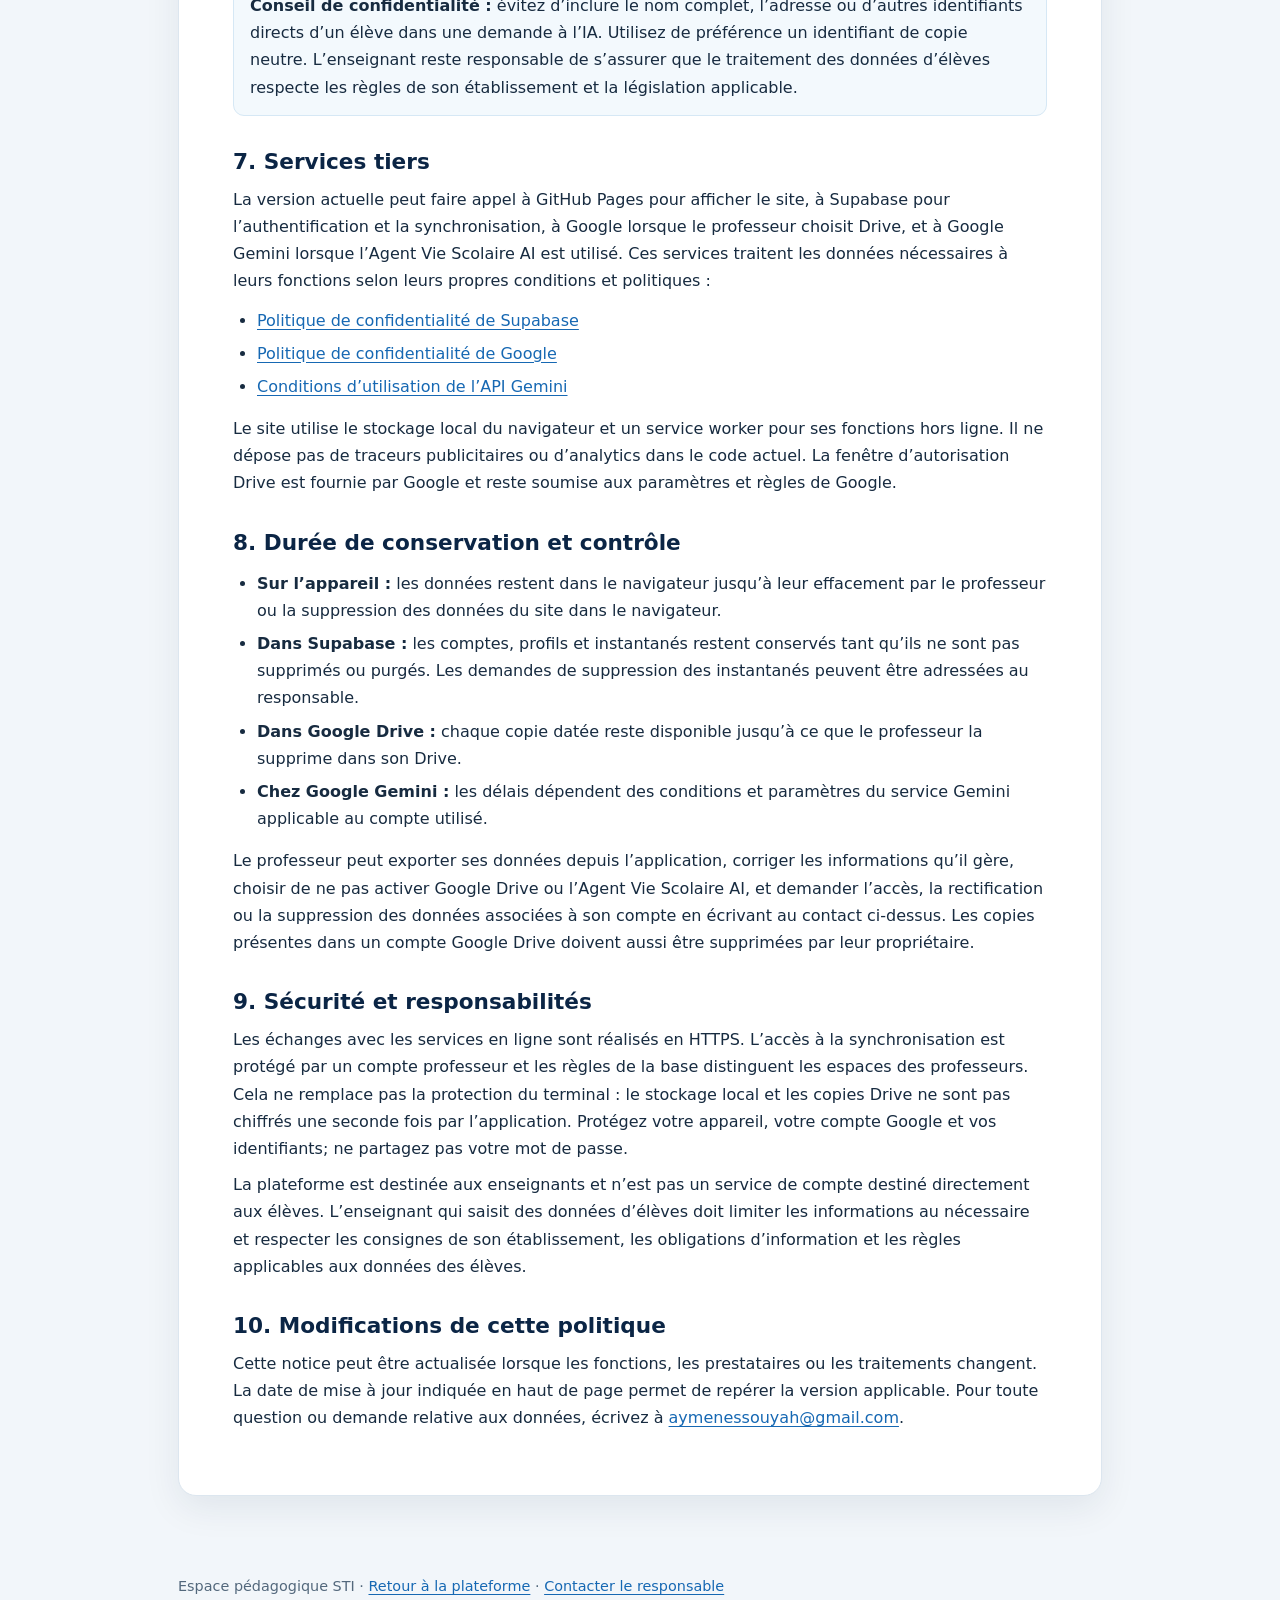
==== commit 849adf13: "feat(agent): preview and minimize request context Co-authored-by: arena-agent <297053741+arena-agent" ====
--- a/politique-confidentialite.html
+++ b/politique-confidentialite.html
@@ -67,7 +67,7 @@
         <li><strong>Compte et profil professeur :</strong> adresse électronique de connexion, nom, fonction, matière, établissement, portrait, signature manuscrite et code de badge.</li>
         <li><strong>Données pédagogiques :</strong> emploi du temps, séances, cahier de textes, classes, noms ou identifiants d’élèves, présences, évaluations, notes et observations saisies par le professeur.</li>
         <li><strong>Données techniques et préférences :</strong> nom de l’appareil, réglages de l’application, état de synchronisation et préférences de sauvegarde. Le navigateur conserve aussi les données nécessaires au travail hors ligne et à la session de connexion.</li>
-        <li><strong>Contenu transmis à l’Agent Vie Scolaire AI :</strong> demandes, classe et contexte de séance utiles, textes, extraits de code et, si le professeur les joint, images de copies ou autres pièces utiles à la demande. Le nom complet du professeur et le nom du lycée sont ajoutés localement à l’en-tête des documents; ils ne sont pas envoyés à Gemini pour cet en-tête.</li>
+        <li><strong>Contenu transmis à l’Agent Vie Scolaire AI :</strong> demandes et éléments pédagogiques utiles à la tâche, textes, extraits de code et, si le professeur les joint, images de copies ou autres pièces utiles. Le profil du professeur et de l’établissement n’est pas ajouté automatiquement à la demande. Le nom complet du professeur et le nom du lycée sont ajoutés localement à l’en-tête des documents; ils ne sont pas envoyés à Gemini pour cet en-tête. Un texte ou une image choisi par le professeur peut toutefois contenir lui-même des identifiants.</li>
         <li><strong>Google Drive, si la sauvegarde est activée :</strong> l’application recherche son dossier de sauvegarde et crée des copies JSON datées dans le compte Drive choisi par le professeur.</li>
       </ul>
       <p>Le mot de passe est utilisé pour l’authentification gérée par Supabase. Il n’est pas inclus dans les sauvegardes pédagogiques, les copies Google Drive ou les demandes à l’Agent Vie Scolaire AI.</p>
@@ -87,7 +87,7 @@
       <p>Le professeur peut supprimer ses copies depuis Google Drive et retirer l’accès de l’application depuis <a href="https://myaccount.google.com/permissions" target="_blank" rel="noopener noreferrer">les autorisations de son compte Google</a>. Les données de sauvegarde Drive ne sont pas utilisées par l’Agent Vie Scolaire AI.</p>
 
       <h2>6. Agent Vie Scolaire AI et services d’intelligence artificielle</h2>
-      <p>L’Agent Vie Scolaire AI ne reçoit des données que lorsque le professeur lance une génération, une transcription, une correction ou une révision. La demande peut contenir les textes et éléments choisis dans le formulaire, ainsi que les images ou fichiers joints. Pour une copie manuscrite théorique, les photos sont utilisées pour la prélecture; après relecture, la correction suivante utilise le texte relu plutôt que les photos. Pour la révision d’un document libre, le titre, le type, les consignes et le texte collé ou importé (TXT, Markdown ou HTML) sont transmis à Gemini au lancement; l’application ne lit ni n’extrait le contenu des PDF ou DOCX.</p>
+      <p>L’Agent Vie Scolaire AI ne reçoit des données que lorsque le professeur lance une génération, une transcription, une correction ou une révision. Avant l’envoi, l’application affiche un aperçu des champs transmis, la liste des images jointes et quelques avertissements simples; cette détection n’est pas exhaustive. La demande peut contenir les textes et éléments choisis dans le formulaire, ainsi que les images ou fichiers joints, dont le contenu peut révéler des identifiants même si le profil n’est pas ajouté automatiquement. Pour une copie manuscrite théorique, les photos sont utilisées pour la prélecture; après relecture, la correction suivante utilise le texte relu plutôt que les photos. Pour la révision d’un document libre, le titre, le type, les consignes et le texte collé ou importé (TXT, Markdown ou HTML) sont transmis à Gemini au lancement; l’application ne lit ni n’extrait le contenu des PDF ou DOCX.</p>
       <p>La demande passe par une fonction Supabase sécurisée, puis est transmise à l’API Google Gemini configurée pour l’Agent Vie Scolaire AI. Les textes, images ou fichiers utiles à la demande peuvent ainsi être traités par Google. Le traitement et la durée de conservation éventuelle dépendent des conditions du service Gemini, du compte utilisé et de ses paramètres. La fonction de l’application n’écrit pas intentionnellement le contenu des demandes dans ses journaux techniques.</p>
       <p>Les copies et corrections ne sont pas ajoutées à l’historique local des documents générés et aucune note n’est enregistrée automatiquement. Pour un document libre, la source et la proposition ne sont enregistrées dans l’historique local de ce navigateur qu’après confirmation explicite; les versions précédentes restent conservées et peuvent être restaurées. Les autres documents générés sont associés au professeur connecté; un compte ne voit que son propre historique. Les anciennes entrées sans identité de compte sont masquées et restent inchangées dans le navigateur. L’agent ne modifie jamais le fichier externe importé ou collé : le professeur exporte le résultat s’il souhaite remplacer ce fichier. Les aperçus, impressions et exports des documents pédagogiques reçoivent dans le navigateur un en-tête avec le nom du lycée, le nom complet de l’enseignant connecté et la classe. L’Agent Vie Scolaire AI peut se tromper : le professeur doit vérifier ses résultats avant toute utilisation.</p>
       <div class="callout"><strong>Conseil de confidentialité :</strong> évitez d’inclure le nom complet, l’adresse ou d’autres identifiants directs d’un élève dans une demande à l’IA. Utilisez de préférence un identifiant de copie neutre. L’enseignant reste responsable de s’assurer que le traitement des données d’élèves respecte les règles de son établissement et la législation applicable.</div>
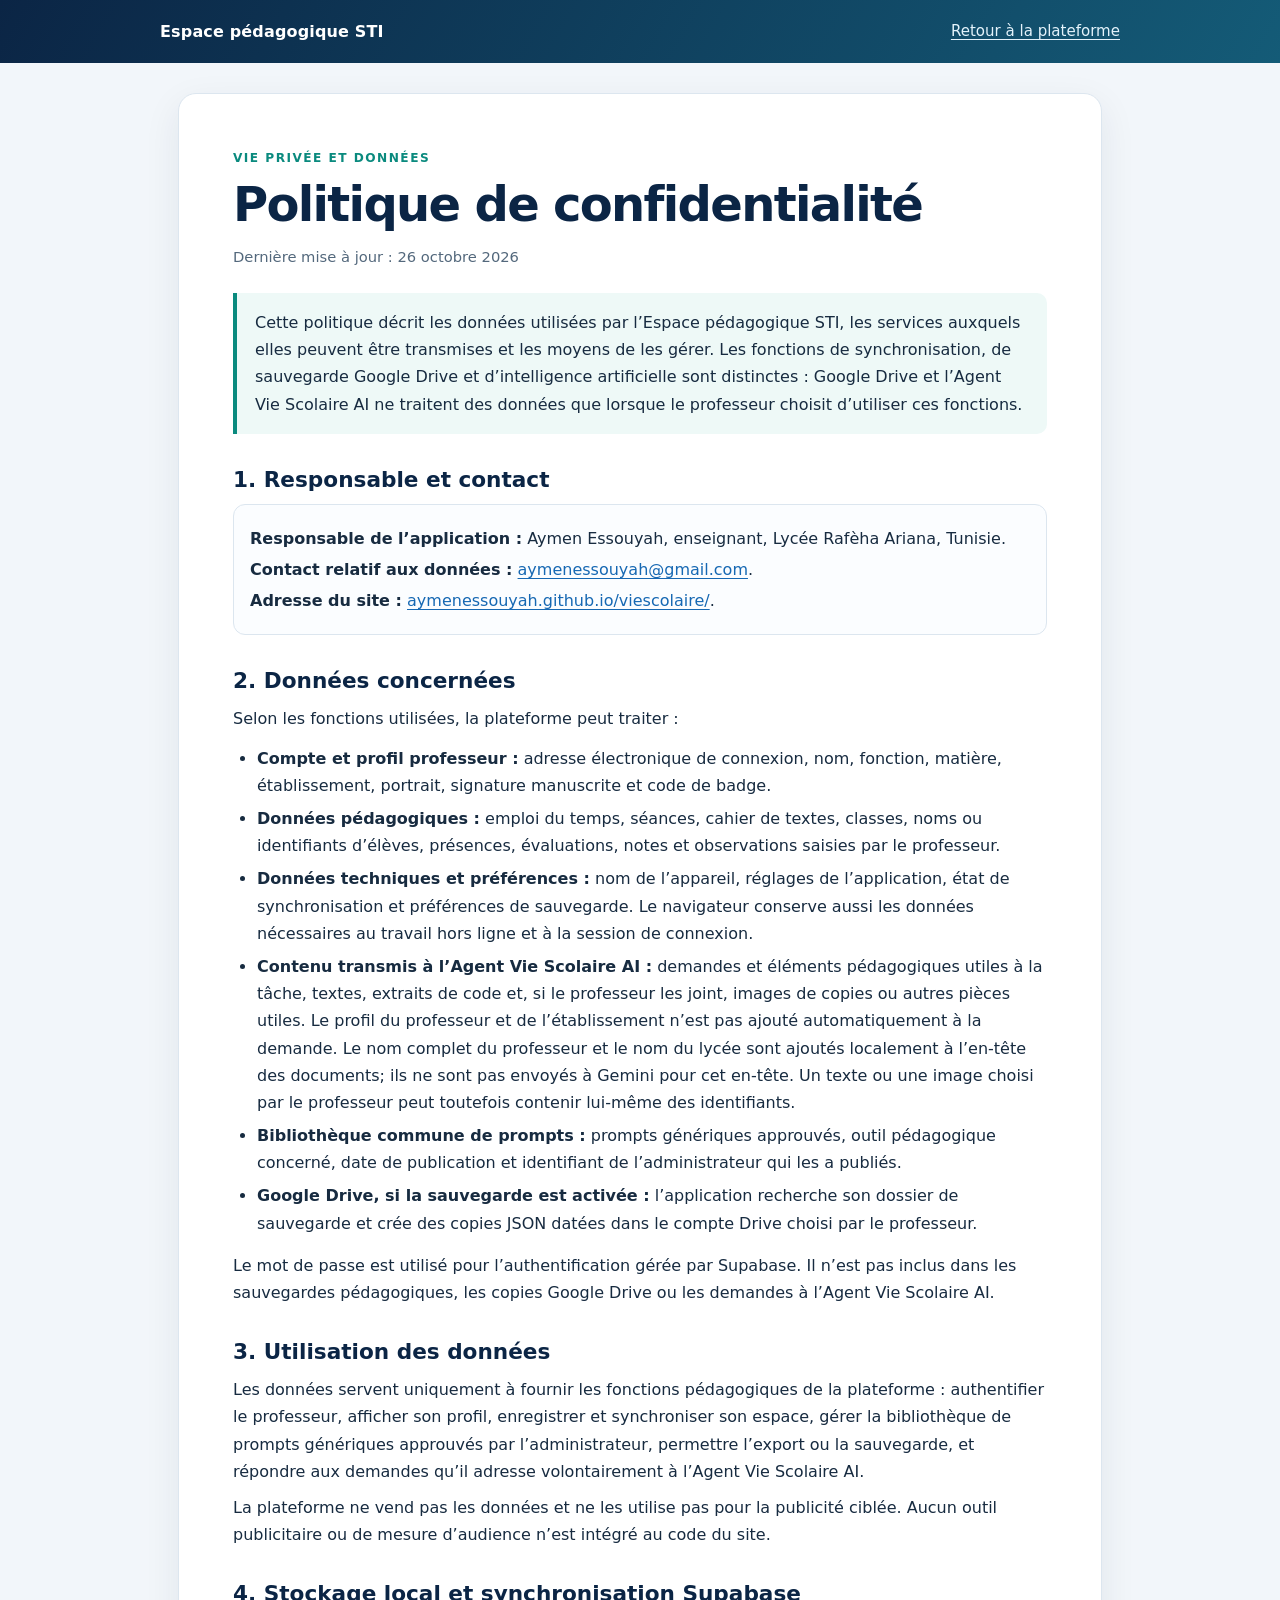
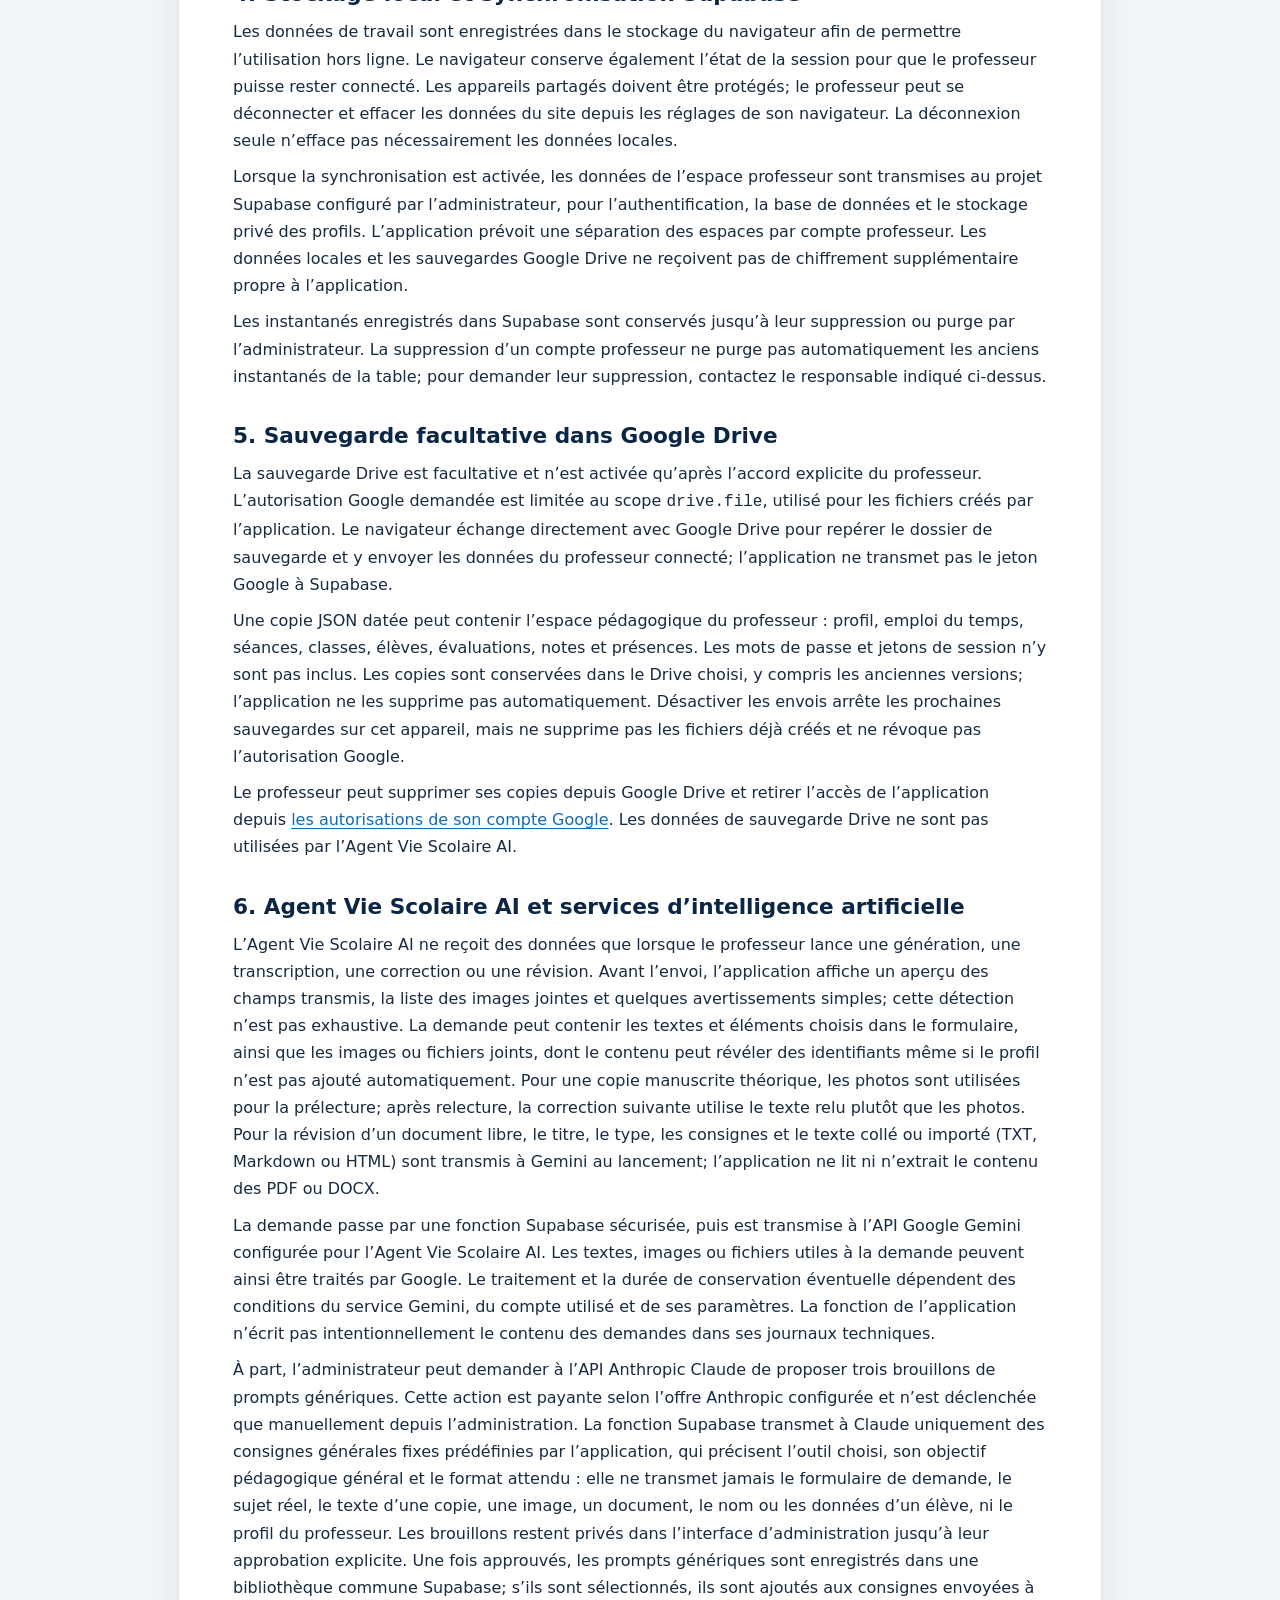
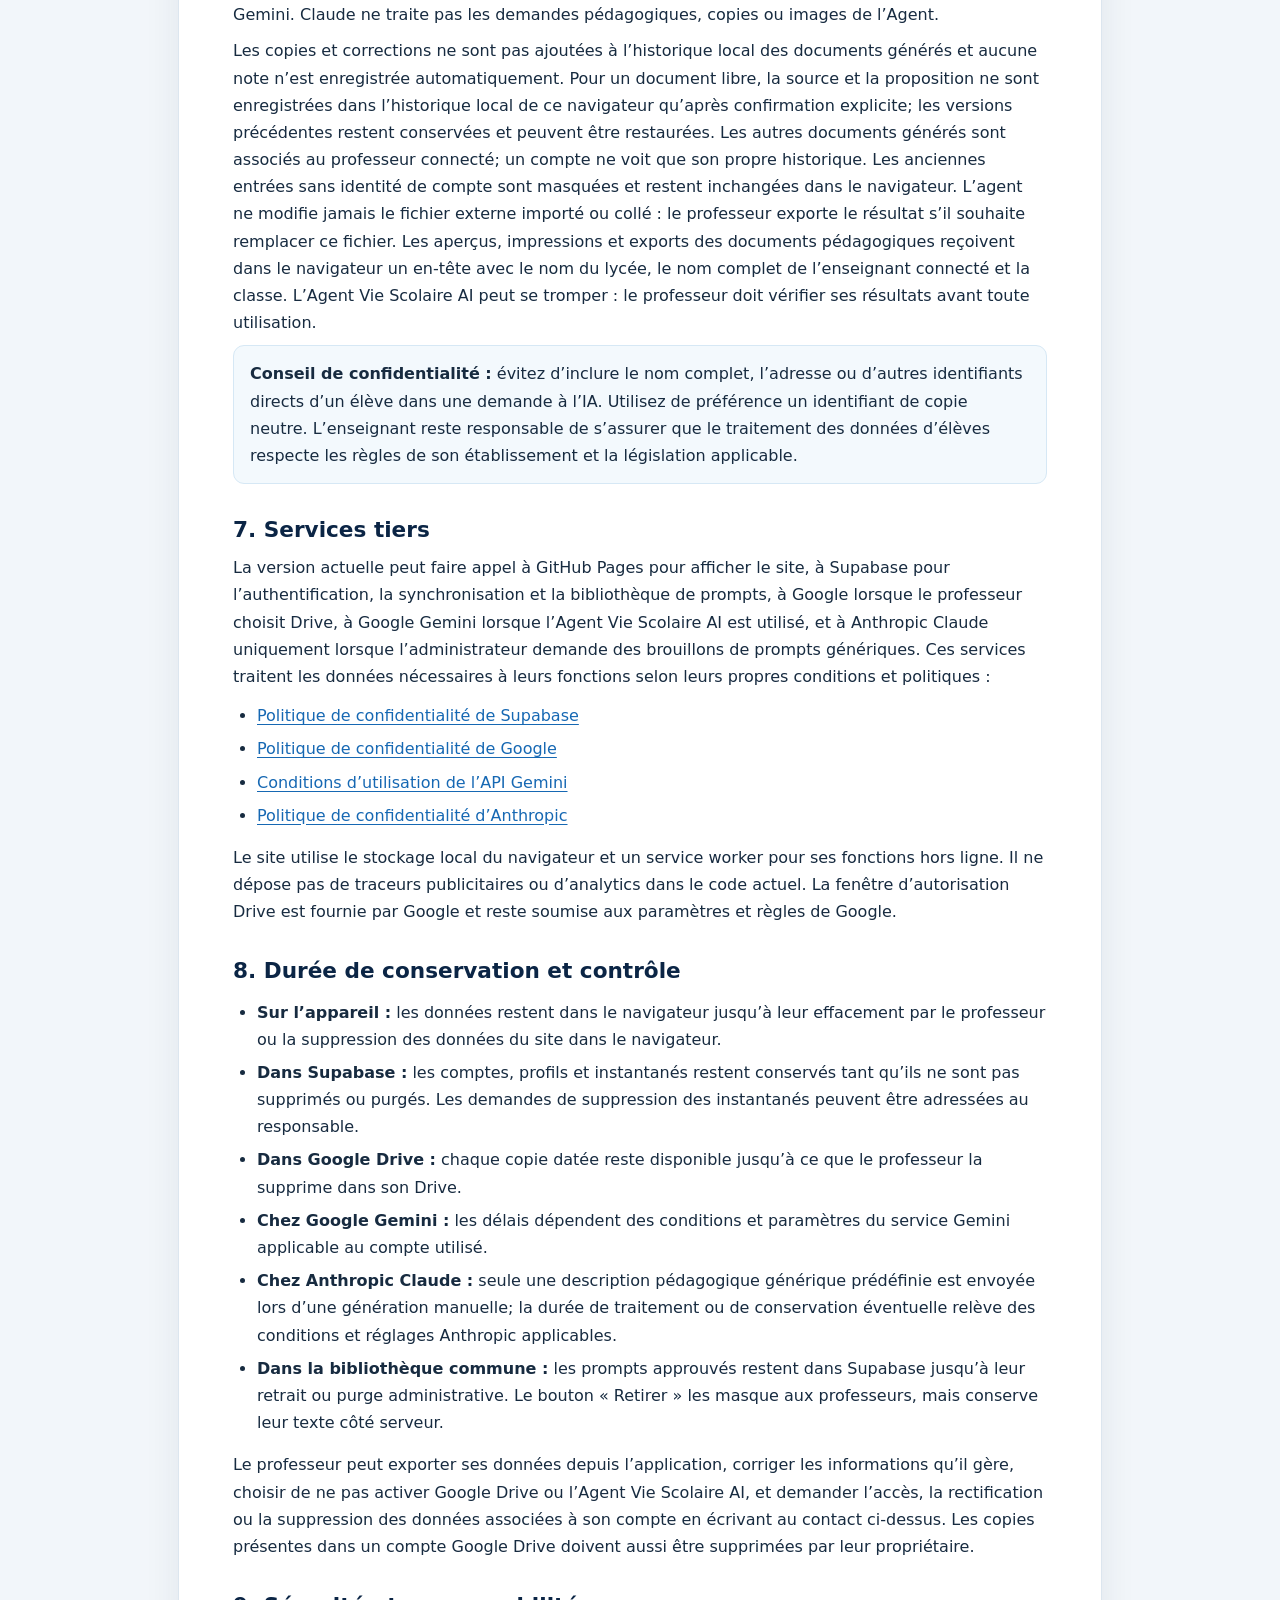
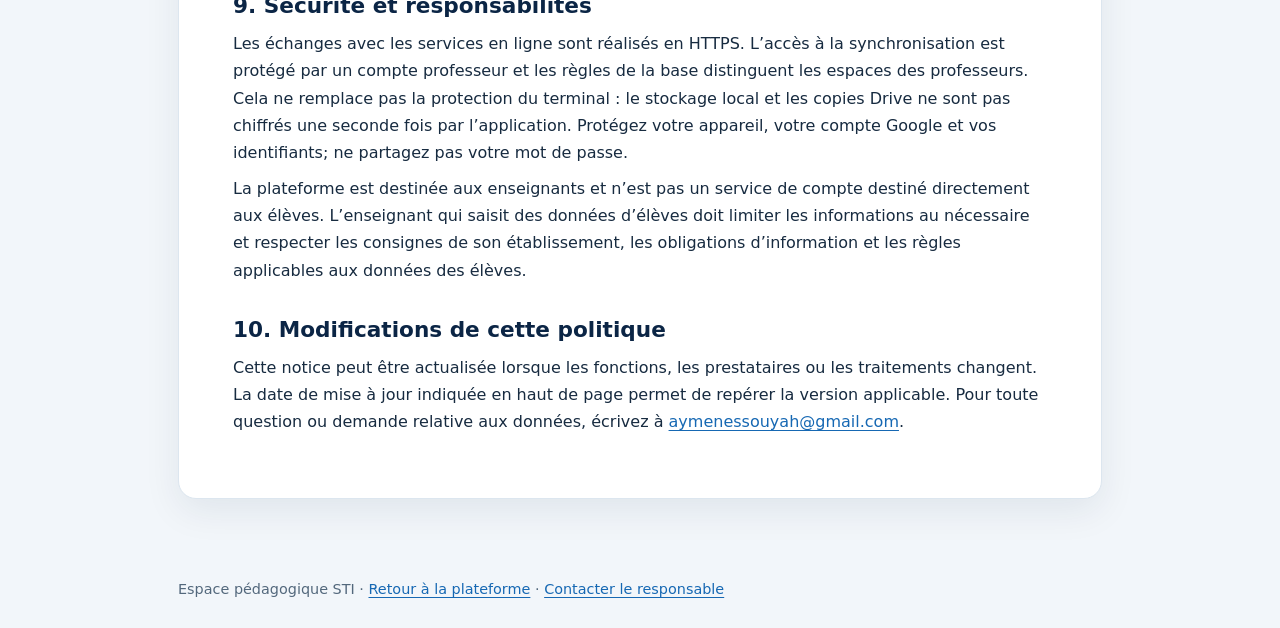
==== commit ca9e62d0: "feat: add shared Gemini prompt library Co-authored-by: arena-agent <297053741+arena-agent@users.nore" ====
--- a/politique-confidentialite.html
+++ b/politique-confidentialite.html
@@ -50,7 +50,7 @@
     <article class="document">
       <p class="eyebrow">Vie privée et données</p>
       <h1>Politique de confidentialité</h1>
-      <p class="updated">Dernière mise à jour : 25 octobre 2026</p>
+      <p class="updated">Dernière mise à jour : 26 octobre 2026</p>
 
       <p class="intro">Cette politique décrit les données utilisées par l’Espace pédagogique STI, les services auxquels elles peuvent être transmises et les moyens de les gérer. Les fonctions de synchronisation, de sauvegarde Google Drive et d’intelligence artificielle sont distinctes : Google Drive et l’Agent Vie Scolaire AI ne traitent des données que lorsque le professeur choisit d’utiliser ces fonctions.</p>
 
@@ -68,12 +68,13 @@
         <li><strong>Données pédagogiques :</strong> emploi du temps, séances, cahier de textes, classes, noms ou identifiants d’élèves, présences, évaluations, notes et observations saisies par le professeur.</li>
         <li><strong>Données techniques et préférences :</strong> nom de l’appareil, réglages de l’application, état de synchronisation et préférences de sauvegarde. Le navigateur conserve aussi les données nécessaires au travail hors ligne et à la session de connexion.</li>
         <li><strong>Contenu transmis à l’Agent Vie Scolaire AI :</strong> demandes et éléments pédagogiques utiles à la tâche, textes, extraits de code et, si le professeur les joint, images de copies ou autres pièces utiles. Le profil du professeur et de l’établissement n’est pas ajouté automatiquement à la demande. Le nom complet du professeur et le nom du lycée sont ajoutés localement à l’en-tête des documents; ils ne sont pas envoyés à Gemini pour cet en-tête. Un texte ou une image choisi par le professeur peut toutefois contenir lui-même des identifiants.</li>
+        <li><strong>Bibliothèque commune de prompts :</strong> prompts génériques approuvés, outil pédagogique concerné, date de publication et identifiant de l’administrateur qui les a publiés.</li>
         <li><strong>Google Drive, si la sauvegarde est activée :</strong> l’application recherche son dossier de sauvegarde et crée des copies JSON datées dans le compte Drive choisi par le professeur.</li>
       </ul>
       <p>Le mot de passe est utilisé pour l’authentification gérée par Supabase. Il n’est pas inclus dans les sauvegardes pédagogiques, les copies Google Drive ou les demandes à l’Agent Vie Scolaire AI.</p>
 
       <h2>3. Utilisation des données</h2>
-      <p>Les données servent uniquement à fournir les fonctions pédagogiques de la plateforme : authentifier le professeur, afficher son profil, enregistrer et synchroniser son espace, permettre son export ou sa sauvegarde, et répondre aux demandes qu’il adresse volontairement à l’Agent Vie Scolaire AI.</p>
+      <p>Les données servent uniquement à fournir les fonctions pédagogiques de la plateforme : authentifier le professeur, afficher son profil, enregistrer et synchroniser son espace, gérer la bibliothèque de prompts génériques approuvés par l’administrateur, permettre l’export ou la sauvegarde, et répondre aux demandes qu’il adresse volontairement à l’Agent Vie Scolaire AI.</p>
       <p>La plateforme ne vend pas les données et ne les utilise pas pour la publicité ciblée. Aucun outil publicitaire ou de mesure d’audience n’est intégré au code du site.</p>
 
       <h2>4. Stockage local et synchronisation Supabase</h2>
@@ -89,15 +90,17 @@
       <h2>6. Agent Vie Scolaire AI et services d’intelligence artificielle</h2>
       <p>L’Agent Vie Scolaire AI ne reçoit des données que lorsque le professeur lance une génération, une transcription, une correction ou une révision. Avant l’envoi, l’application affiche un aperçu des champs transmis, la liste des images jointes et quelques avertissements simples; cette détection n’est pas exhaustive. La demande peut contenir les textes et éléments choisis dans le formulaire, ainsi que les images ou fichiers joints, dont le contenu peut révéler des identifiants même si le profil n’est pas ajouté automatiquement. Pour une copie manuscrite théorique, les photos sont utilisées pour la prélecture; après relecture, la correction suivante utilise le texte relu plutôt que les photos. Pour la révision d’un document libre, le titre, le type, les consignes et le texte collé ou importé (TXT, Markdown ou HTML) sont transmis à Gemini au lancement; l’application ne lit ni n’extrait le contenu des PDF ou DOCX.</p>
       <p>La demande passe par une fonction Supabase sécurisée, puis est transmise à l’API Google Gemini configurée pour l’Agent Vie Scolaire AI. Les textes, images ou fichiers utiles à la demande peuvent ainsi être traités par Google. Le traitement et la durée de conservation éventuelle dépendent des conditions du service Gemini, du compte utilisé et de ses paramètres. La fonction de l’application n’écrit pas intentionnellement le contenu des demandes dans ses journaux techniques.</p>
+      <p>À part, l’administrateur peut demander à l’API Anthropic Claude de proposer trois brouillons de prompts génériques. Cette action est payante selon l’offre Anthropic configurée et n’est déclenchée que manuellement depuis l’administration. La fonction Supabase transmet à Claude uniquement des consignes générales fixes prédéfinies par l’application, qui précisent l’outil choisi, son objectif pédagogique général et le format attendu : elle ne transmet jamais le formulaire de demande, le sujet réel, le texte d’une copie, une image, un document, le nom ou les données d’un élève, ni le profil du professeur. Les brouillons restent privés dans l’interface d’administration jusqu’à leur approbation explicite. Une fois approuvés, les prompts génériques sont enregistrés dans une bibliothèque commune Supabase; s’ils sont sélectionnés, ils sont ajoutés aux consignes envoyées à Gemini. Claude ne traite pas les demandes pédagogiques, copies ou images de l’Agent.</p>
       <p>Les copies et corrections ne sont pas ajoutées à l’historique local des documents générés et aucune note n’est enregistrée automatiquement. Pour un document libre, la source et la proposition ne sont enregistrées dans l’historique local de ce navigateur qu’après confirmation explicite; les versions précédentes restent conservées et peuvent être restaurées. Les autres documents générés sont associés au professeur connecté; un compte ne voit que son propre historique. Les anciennes entrées sans identité de compte sont masquées et restent inchangées dans le navigateur. L’agent ne modifie jamais le fichier externe importé ou collé : le professeur exporte le résultat s’il souhaite remplacer ce fichier. Les aperçus, impressions et exports des documents pédagogiques reçoivent dans le navigateur un en-tête avec le nom du lycée, le nom complet de l’enseignant connecté et la classe. L’Agent Vie Scolaire AI peut se tromper : le professeur doit vérifier ses résultats avant toute utilisation.</p>
       <div class="callout"><strong>Conseil de confidentialité :</strong> évitez d’inclure le nom complet, l’adresse ou d’autres identifiants directs d’un élève dans une demande à l’IA. Utilisez de préférence un identifiant de copie neutre. L’enseignant reste responsable de s’assurer que le traitement des données d’élèves respecte les règles de son établissement et la législation applicable.</div>
 
       <h2>7. Services tiers</h2>
-      <p>La version actuelle peut faire appel à GitHub Pages pour afficher le site, à Supabase pour l’authentification et la synchronisation, à Google lorsque le professeur choisit Drive, et à Google Gemini lorsque l’Agent Vie Scolaire AI est utilisé. Ces services traitent les données nécessaires à leurs fonctions selon leurs propres conditions et politiques :</p>
+      <p>La version actuelle peut faire appel à GitHub Pages pour afficher le site, à Supabase pour l’authentification, la synchronisation et la bibliothèque de prompts, à Google lorsque le professeur choisit Drive, à Google Gemini lorsque l’Agent Vie Scolaire AI est utilisé, et à Anthropic Claude uniquement lorsque l’administrateur demande des brouillons de prompts génériques. Ces services traitent les données nécessaires à leurs fonctions selon leurs propres conditions et politiques :</p>
       <ul>
         <li><a href="https://supabase.com/privacy" target="_blank" rel="noopener noreferrer">Politique de confidentialité de Supabase</a></li>
         <li><a href="https://policies.google.com/privacy?hl=fr" target="_blank" rel="noopener noreferrer">Politique de confidentialité de Google</a></li>
         <li><a href="https://ai.google.dev/gemini-api/terms" target="_blank" rel="noopener noreferrer">Conditions d’utilisation de l’API Gemini</a></li>
+        <li><a href="https://www.anthropic.com/legal/privacy" target="_blank" rel="noopener noreferrer">Politique de confidentialité d’Anthropic</a></li>
       </ul>
       <p>Le site utilise le stockage local du navigateur et un service worker pour ses fonctions hors ligne. Il ne dépose pas de traceurs publicitaires ou d’analytics dans le code actuel. La fenêtre d’autorisation Drive est fournie par Google et reste soumise aux paramètres et règles de Google.</p>
 
@@ -107,6 +110,8 @@
         <li><strong>Dans Supabase :</strong> les comptes, profils et instantanés restent conservés tant qu’ils ne sont pas supprimés ou purgés. Les demandes de suppression des instantanés peuvent être adressées au responsable.</li>
         <li><strong>Dans Google Drive :</strong> chaque copie datée reste disponible jusqu’à ce que le professeur la supprime dans son Drive.</li>
         <li><strong>Chez Google Gemini :</strong> les délais dépendent des conditions et paramètres du service Gemini applicable au compte utilisé.</li>
+        <li><strong>Chez Anthropic Claude :</strong> seule une description pédagogique générique prédéfinie est envoyée lors d’une génération manuelle; la durée de traitement ou de conservation éventuelle relève des conditions et réglages Anthropic applicables.</li>
+        <li><strong>Dans la bibliothèque commune :</strong> les prompts approuvés restent dans Supabase jusqu’à leur retrait ou purge administrative. Le bouton « Retirer » les masque aux professeurs, mais conserve leur texte côté serveur.</li>
       </ul>
       <p>Le professeur peut exporter ses données depuis l’application, corriger les informations qu’il gère, choisir de ne pas activer Google Drive ou l’Agent Vie Scolaire AI, et demander l’accès, la rectification ou la suppression des données associées à son compte en écrivant au contact ci-dessus. Les copies présentes dans un compte Google Drive doivent aussi être supprimées par leur propriétaire.</p>
 
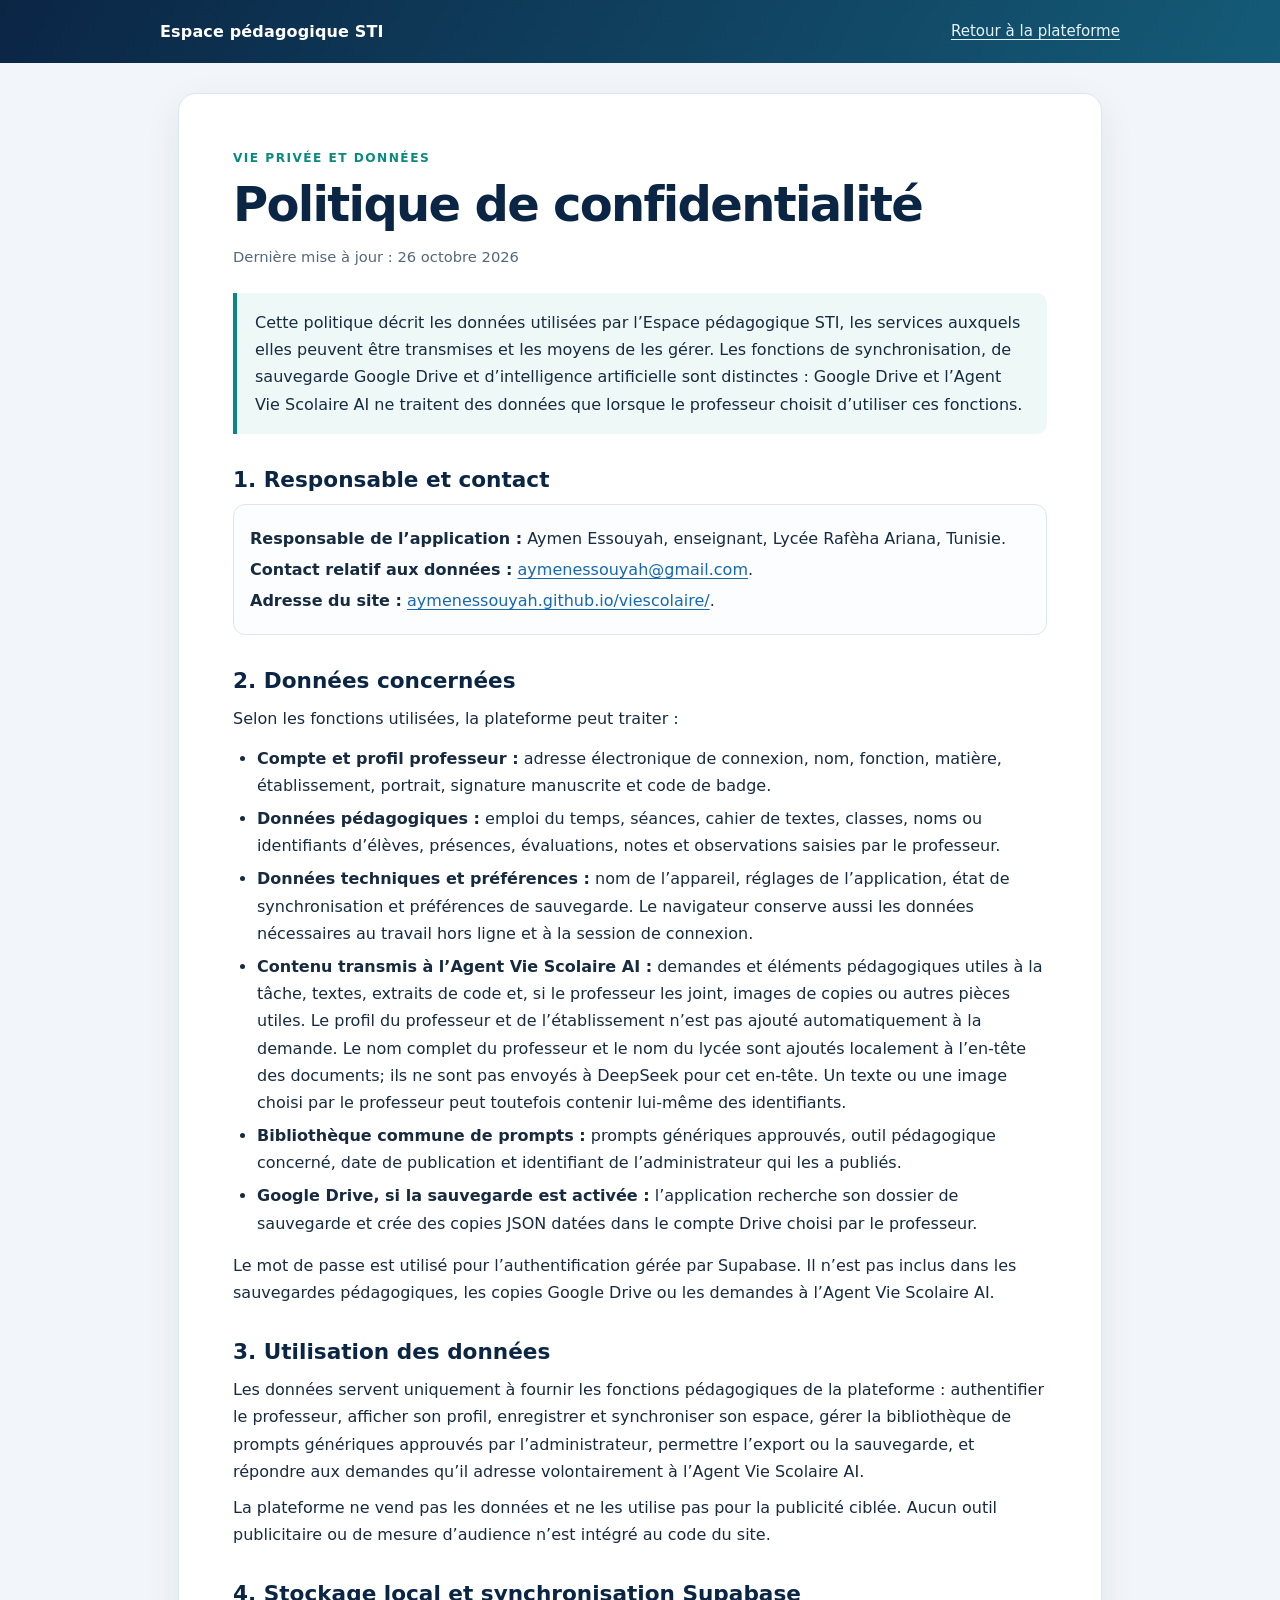
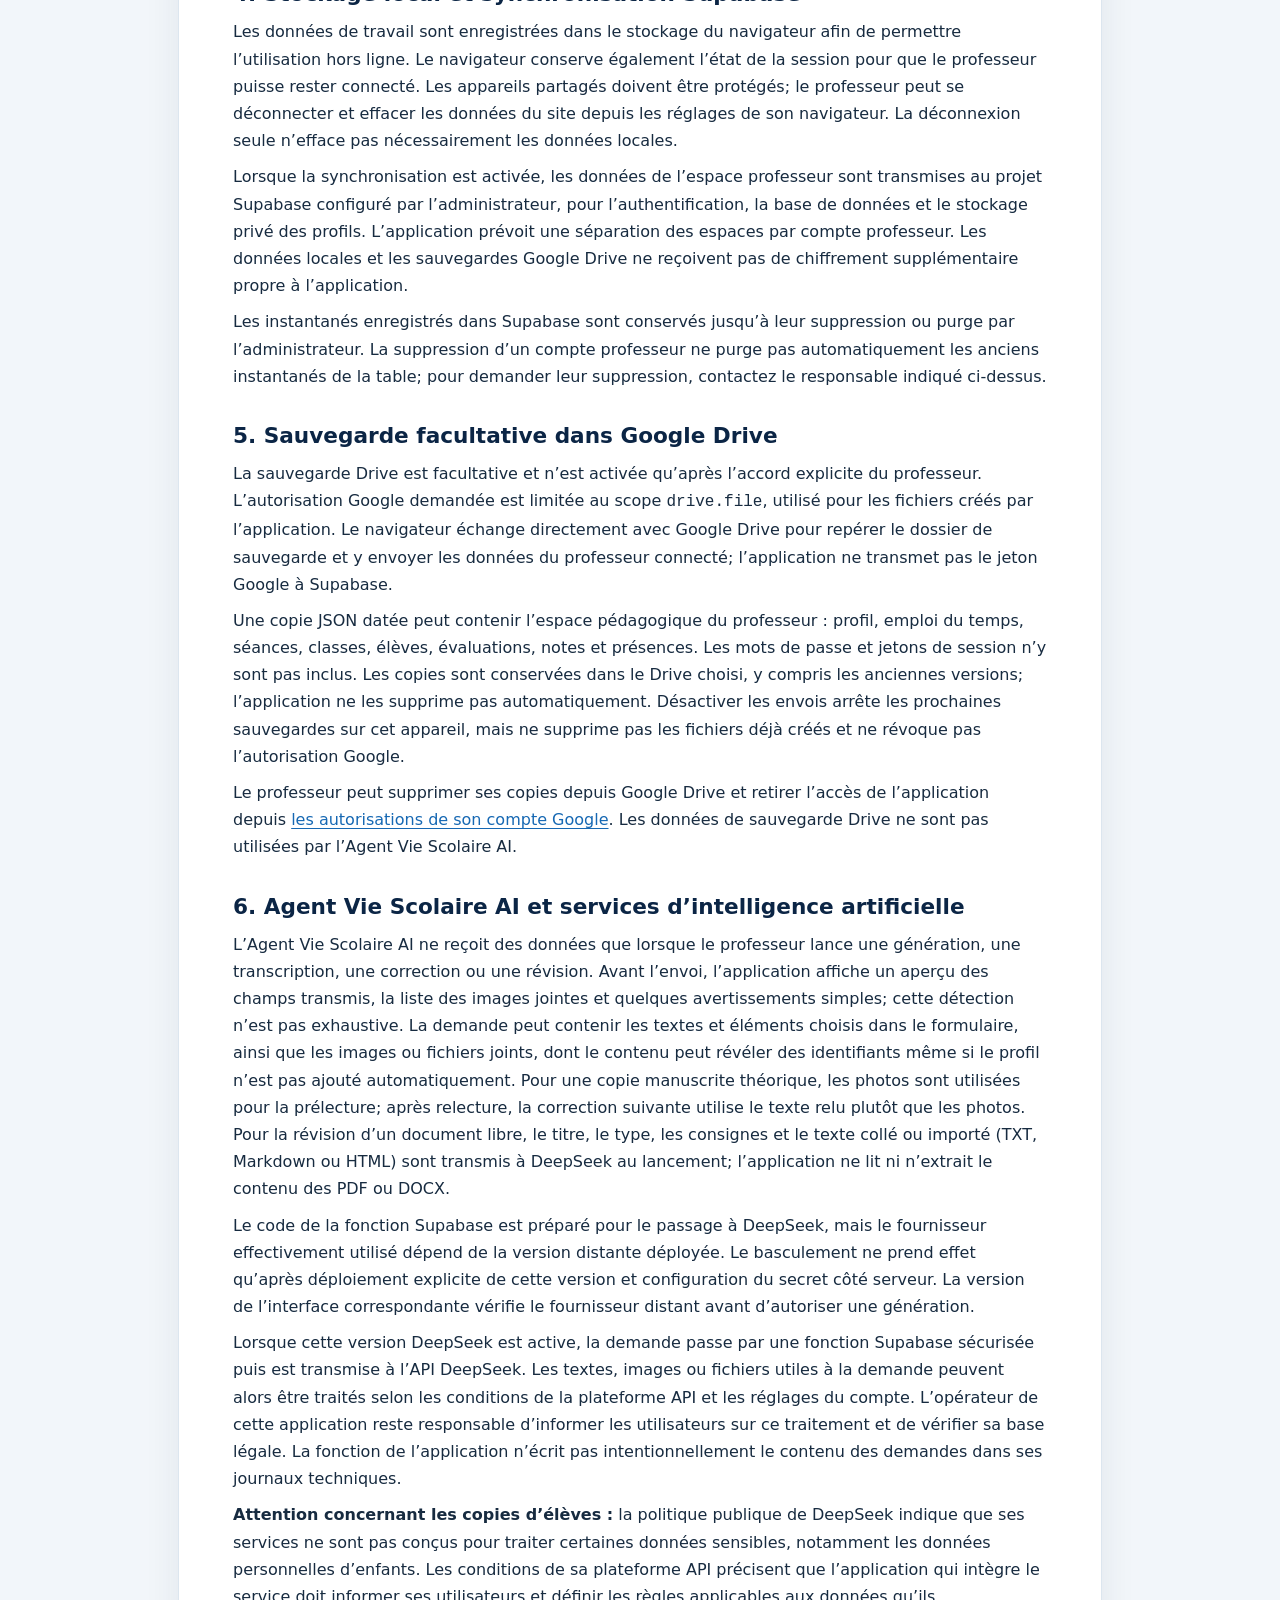
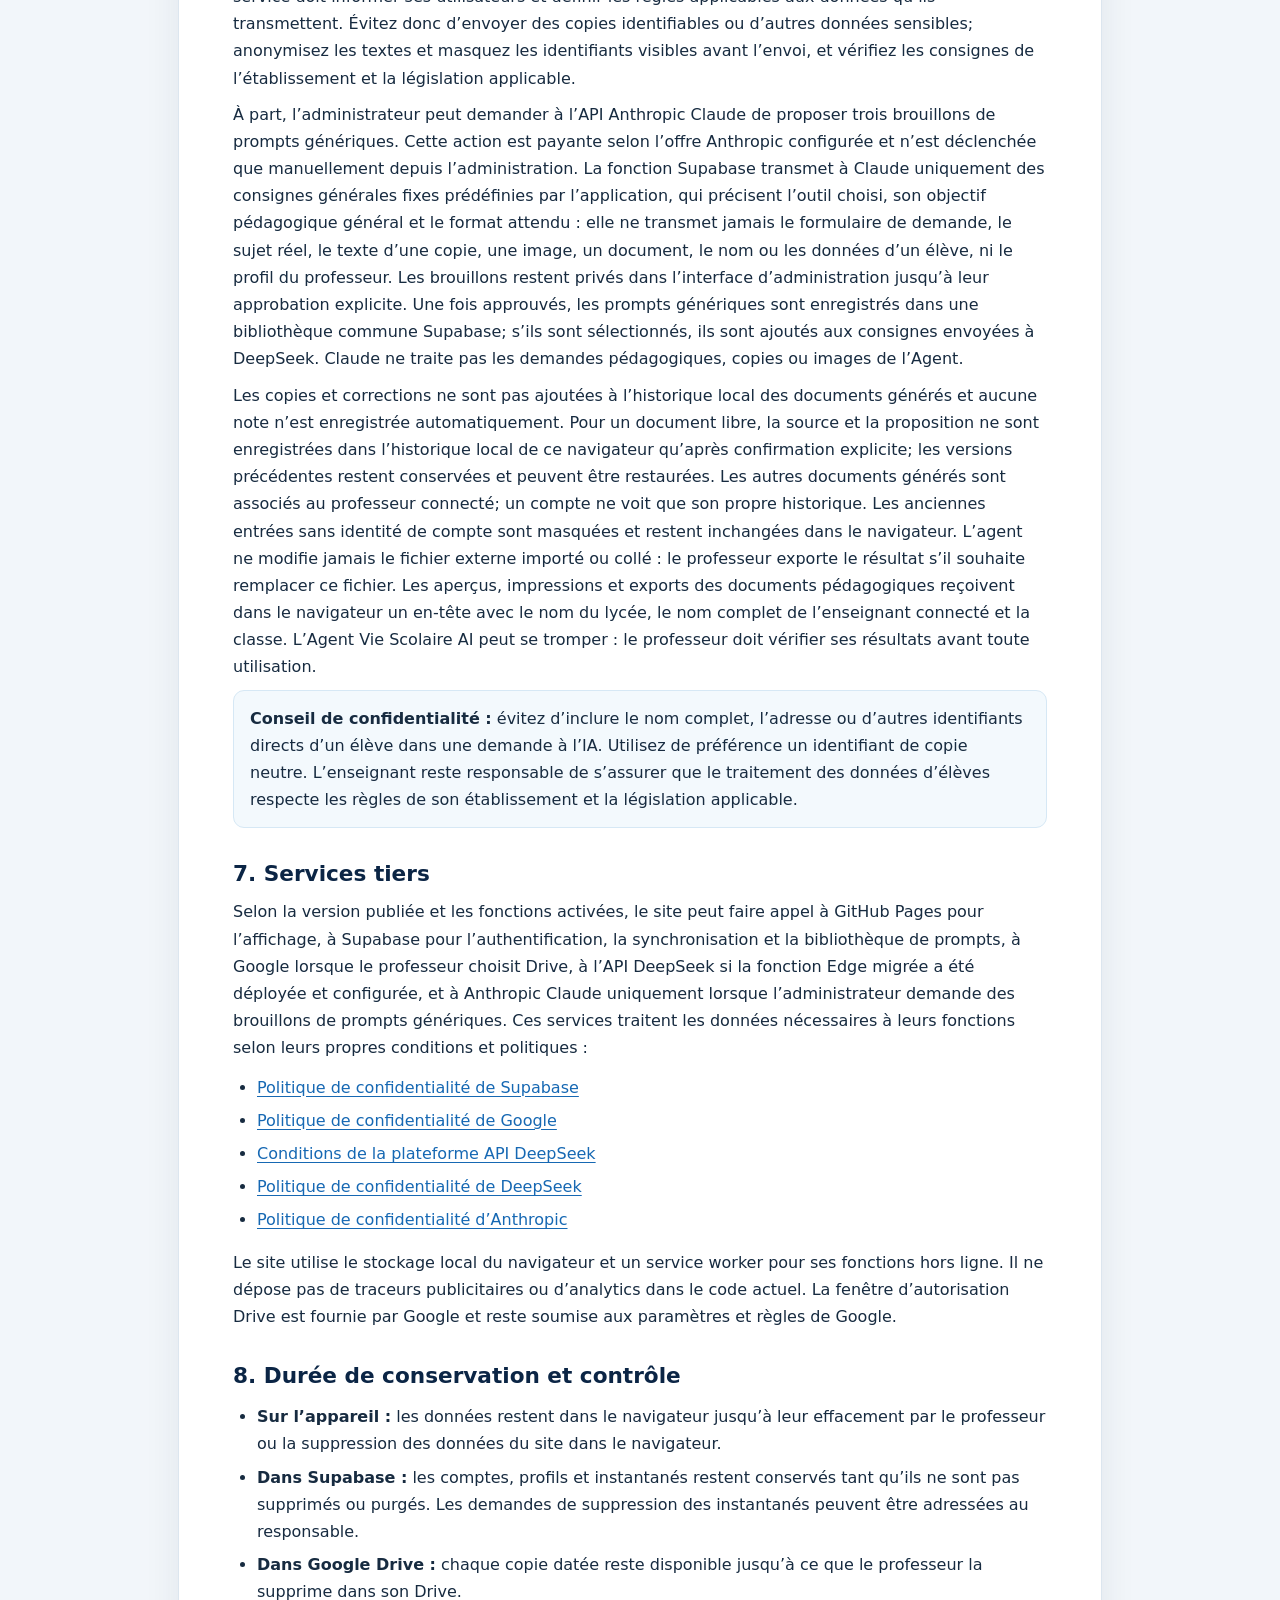
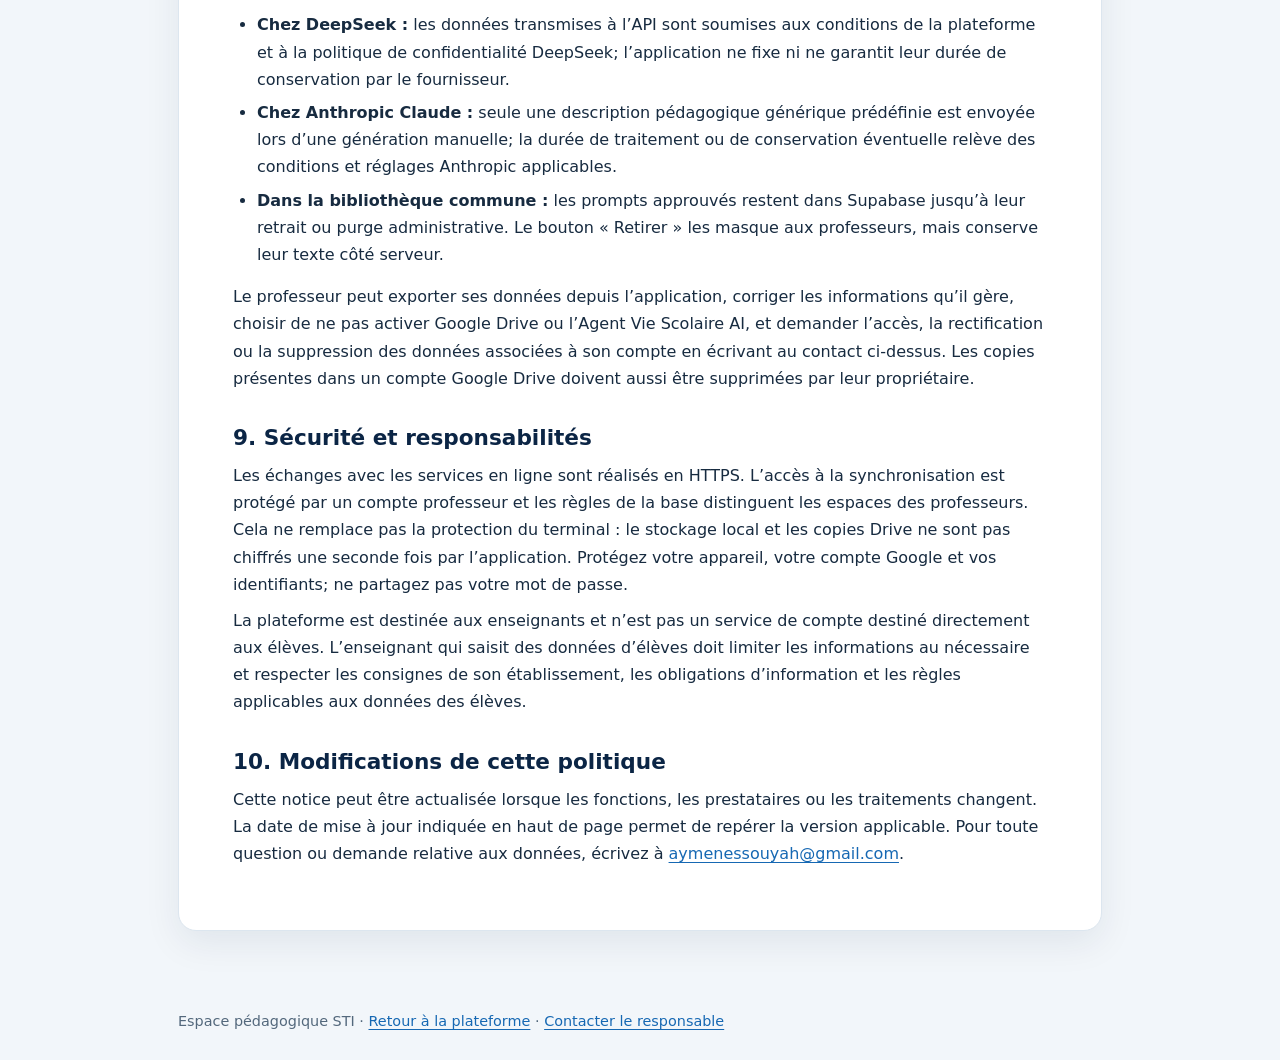
==== commit 138710e9: "feat(agent): migrate provider to DeepSeek Co-authored-by: arena-agent <297053741+arena-agent@users.n" ====
--- a/politique-confidentialite.html
+++ b/politique-confidentialite.html
@@ -67,7 +67,7 @@
         <li><strong>Compte et profil professeur :</strong> adresse électronique de connexion, nom, fonction, matière, établissement, portrait, signature manuscrite et code de badge.</li>
         <li><strong>Données pédagogiques :</strong> emploi du temps, séances, cahier de textes, classes, noms ou identifiants d’élèves, présences, évaluations, notes et observations saisies par le professeur.</li>
         <li><strong>Données techniques et préférences :</strong> nom de l’appareil, réglages de l’application, état de synchronisation et préférences de sauvegarde. Le navigateur conserve aussi les données nécessaires au travail hors ligne et à la session de connexion.</li>
-        <li><strong>Contenu transmis à l’Agent Vie Scolaire AI :</strong> demandes et éléments pédagogiques utiles à la tâche, textes, extraits de code et, si le professeur les joint, images de copies ou autres pièces utiles. Le profil du professeur et de l’établissement n’est pas ajouté automatiquement à la demande. Le nom complet du professeur et le nom du lycée sont ajoutés localement à l’en-tête des documents; ils ne sont pas envoyés à Gemini pour cet en-tête. Un texte ou une image choisi par le professeur peut toutefois contenir lui-même des identifiants.</li>
+        <li><strong>Contenu transmis à l’Agent Vie Scolaire AI :</strong> demandes et éléments pédagogiques utiles à la tâche, textes, extraits de code et, si le professeur les joint, images de copies ou autres pièces utiles. Le profil du professeur et de l’établissement n’est pas ajouté automatiquement à la demande. Le nom complet du professeur et le nom du lycée sont ajoutés localement à l’en-tête des documents; ils ne sont pas envoyés à DeepSeek pour cet en-tête. Un texte ou une image choisi par le professeur peut toutefois contenir lui-même des identifiants.</li>
         <li><strong>Bibliothèque commune de prompts :</strong> prompts génériques approuvés, outil pédagogique concerné, date de publication et identifiant de l’administrateur qui les a publiés.</li>
         <li><strong>Google Drive, si la sauvegarde est activée :</strong> l’application recherche son dossier de sauvegarde et crée des copies JSON datées dans le compte Drive choisi par le professeur.</li>
       </ul>
@@ -88,18 +88,21 @@
       <p>Le professeur peut supprimer ses copies depuis Google Drive et retirer l’accès de l’application depuis <a href="https://myaccount.google.com/permissions" target="_blank" rel="noopener noreferrer">les autorisations de son compte Google</a>. Les données de sauvegarde Drive ne sont pas utilisées par l’Agent Vie Scolaire AI.</p>
 
       <h2>6. Agent Vie Scolaire AI et services d’intelligence artificielle</h2>
-      <p>L’Agent Vie Scolaire AI ne reçoit des données que lorsque le professeur lance une génération, une transcription, une correction ou une révision. Avant l’envoi, l’application affiche un aperçu des champs transmis, la liste des images jointes et quelques avertissements simples; cette détection n’est pas exhaustive. La demande peut contenir les textes et éléments choisis dans le formulaire, ainsi que les images ou fichiers joints, dont le contenu peut révéler des identifiants même si le profil n’est pas ajouté automatiquement. Pour une copie manuscrite théorique, les photos sont utilisées pour la prélecture; après relecture, la correction suivante utilise le texte relu plutôt que les photos. Pour la révision d’un document libre, le titre, le type, les consignes et le texte collé ou importé (TXT, Markdown ou HTML) sont transmis à Gemini au lancement; l’application ne lit ni n’extrait le contenu des PDF ou DOCX.</p>
-      <p>La demande passe par une fonction Supabase sécurisée, puis est transmise à l’API Google Gemini configurée pour l’Agent Vie Scolaire AI. Les textes, images ou fichiers utiles à la demande peuvent ainsi être traités par Google. Le traitement et la durée de conservation éventuelle dépendent des conditions du service Gemini, du compte utilisé et de ses paramètres. La fonction de l’application n’écrit pas intentionnellement le contenu des demandes dans ses journaux techniques.</p>
-      <p>À part, l’administrateur peut demander à l’API Anthropic Claude de proposer trois brouillons de prompts génériques. Cette action est payante selon l’offre Anthropic configurée et n’est déclenchée que manuellement depuis l’administration. La fonction Supabase transmet à Claude uniquement des consignes générales fixes prédéfinies par l’application, qui précisent l’outil choisi, son objectif pédagogique général et le format attendu : elle ne transmet jamais le formulaire de demande, le sujet réel, le texte d’une copie, une image, un document, le nom ou les données d’un élève, ni le profil du professeur. Les brouillons restent privés dans l’interface d’administration jusqu’à leur approbation explicite. Une fois approuvés, les prompts génériques sont enregistrés dans une bibliothèque commune Supabase; s’ils sont sélectionnés, ils sont ajoutés aux consignes envoyées à Gemini. Claude ne traite pas les demandes pédagogiques, copies ou images de l’Agent.</p>
+      <p>L’Agent Vie Scolaire AI ne reçoit des données que lorsque le professeur lance une génération, une transcription, une correction ou une révision. Avant l’envoi, l’application affiche un aperçu des champs transmis, la liste des images jointes et quelques avertissements simples; cette détection n’est pas exhaustive. La demande peut contenir les textes et éléments choisis dans le formulaire, ainsi que les images ou fichiers joints, dont le contenu peut révéler des identifiants même si le profil n’est pas ajouté automatiquement. Pour une copie manuscrite théorique, les photos sont utilisées pour la prélecture; après relecture, la correction suivante utilise le texte relu plutôt que les photos. Pour la révision d’un document libre, le titre, le type, les consignes et le texte collé ou importé (TXT, Markdown ou HTML) sont transmis à DeepSeek au lancement; l’application ne lit ni n’extrait le contenu des PDF ou DOCX.</p>
+      <p>Le code de la fonction Supabase est préparé pour le passage à DeepSeek, mais le fournisseur effectivement utilisé dépend de la version distante déployée. Le basculement ne prend effet qu’après déploiement explicite de cette version et configuration du secret côté serveur. La version de l’interface correspondante vérifie le fournisseur distant avant d’autoriser une génération.</p>
+      <p>Lorsque cette version DeepSeek est active, la demande passe par une fonction Supabase sécurisée puis est transmise à l’API DeepSeek. Les textes, images ou fichiers utiles à la demande peuvent alors être traités selon les conditions de la plateforme API et les réglages du compte. L’opérateur de cette application reste responsable d’informer les utilisateurs sur ce traitement et de vérifier sa base légale. La fonction de l’application n’écrit pas intentionnellement le contenu des demandes dans ses journaux techniques.</p>
+      <p><strong>Attention concernant les copies d’élèves :</strong> la politique publique de DeepSeek indique que ses services ne sont pas conçus pour traiter certaines données sensibles, notamment les données personnelles d’enfants. Les conditions de sa plateforme API précisent que l’application qui intègre le service doit informer ses utilisateurs et définir les règles applicables aux données qu’ils transmettent. Évitez donc d’envoyer des copies identifiables ou d’autres données sensibles; anonymisez les textes et masquez les identifiants visibles avant l’envoi, et vérifiez les consignes de l’établissement et la législation applicable.</p>
+      <p>À part, l’administrateur peut demander à l’API Anthropic Claude de proposer trois brouillons de prompts génériques. Cette action est payante selon l’offre Anthropic configurée et n’est déclenchée que manuellement depuis l’administration. La fonction Supabase transmet à Claude uniquement des consignes générales fixes prédéfinies par l’application, qui précisent l’outil choisi, son objectif pédagogique général et le format attendu : elle ne transmet jamais le formulaire de demande, le sujet réel, le texte d’une copie, une image, un document, le nom ou les données d’un élève, ni le profil du professeur. Les brouillons restent privés dans l’interface d’administration jusqu’à leur approbation explicite. Une fois approuvés, les prompts génériques sont enregistrés dans une bibliothèque commune Supabase; s’ils sont sélectionnés, ils sont ajoutés aux consignes envoyées à DeepSeek. Claude ne traite pas les demandes pédagogiques, copies ou images de l’Agent.</p>
       <p>Les copies et corrections ne sont pas ajoutées à l’historique local des documents générés et aucune note n’est enregistrée automatiquement. Pour un document libre, la source et la proposition ne sont enregistrées dans l’historique local de ce navigateur qu’après confirmation explicite; les versions précédentes restent conservées et peuvent être restaurées. Les autres documents générés sont associés au professeur connecté; un compte ne voit que son propre historique. Les anciennes entrées sans identité de compte sont masquées et restent inchangées dans le navigateur. L’agent ne modifie jamais le fichier externe importé ou collé : le professeur exporte le résultat s’il souhaite remplacer ce fichier. Les aperçus, impressions et exports des documents pédagogiques reçoivent dans le navigateur un en-tête avec le nom du lycée, le nom complet de l’enseignant connecté et la classe. L’Agent Vie Scolaire AI peut se tromper : le professeur doit vérifier ses résultats avant toute utilisation.</p>
       <div class="callout"><strong>Conseil de confidentialité :</strong> évitez d’inclure le nom complet, l’adresse ou d’autres identifiants directs d’un élève dans une demande à l’IA. Utilisez de préférence un identifiant de copie neutre. L’enseignant reste responsable de s’assurer que le traitement des données d’élèves respecte les règles de son établissement et la législation applicable.</div>
 
       <h2>7. Services tiers</h2>
-      <p>La version actuelle peut faire appel à GitHub Pages pour afficher le site, à Supabase pour l’authentification, la synchronisation et la bibliothèque de prompts, à Google lorsque le professeur choisit Drive, à Google Gemini lorsque l’Agent Vie Scolaire AI est utilisé, et à Anthropic Claude uniquement lorsque l’administrateur demande des brouillons de prompts génériques. Ces services traitent les données nécessaires à leurs fonctions selon leurs propres conditions et politiques :</p>
+      <p>Selon la version publiée et les fonctions activées, le site peut faire appel à GitHub Pages pour l’affichage, à Supabase pour l’authentification, la synchronisation et la bibliothèque de prompts, à Google lorsque le professeur choisit Drive, à l’API DeepSeek si la fonction Edge migrée a été déployée et configurée, et à Anthropic Claude uniquement lorsque l’administrateur demande des brouillons de prompts génériques. Ces services traitent les données nécessaires à leurs fonctions selon leurs propres conditions et politiques :</p>
       <ul>
         <li><a href="https://supabase.com/privacy" target="_blank" rel="noopener noreferrer">Politique de confidentialité de Supabase</a></li>
         <li><a href="https://policies.google.com/privacy?hl=fr" target="_blank" rel="noopener noreferrer">Politique de confidentialité de Google</a></li>
-        <li><a href="https://ai.google.dev/gemini-api/terms" target="_blank" rel="noopener noreferrer">Conditions d’utilisation de l’API Gemini</a></li>
+        <li><a href="https://cdn.deepseek.com/policies/en-US/deepseek-open-platform-terms-of-service.html" target="_blank" rel="noopener noreferrer">Conditions de la plateforme API DeepSeek</a></li>
+        <li><a href="https://cdn.deepseek.com/policies/en-US/deepseek-privacy-policy.html" target="_blank" rel="noopener noreferrer">Politique de confidentialité de DeepSeek</a></li>
         <li><a href="https://www.anthropic.com/legal/privacy" target="_blank" rel="noopener noreferrer">Politique de confidentialité d’Anthropic</a></li>
       </ul>
       <p>Le site utilise le stockage local du navigateur et un service worker pour ses fonctions hors ligne. Il ne dépose pas de traceurs publicitaires ou d’analytics dans le code actuel. La fenêtre d’autorisation Drive est fournie par Google et reste soumise aux paramètres et règles de Google.</p>
@@ -109,7 +112,7 @@
         <li><strong>Sur l’appareil :</strong> les données restent dans le navigateur jusqu’à leur effacement par le professeur ou la suppression des données du site dans le navigateur.</li>
         <li><strong>Dans Supabase :</strong> les comptes, profils et instantanés restent conservés tant qu’ils ne sont pas supprimés ou purgés. Les demandes de suppression des instantanés peuvent être adressées au responsable.</li>
         <li><strong>Dans Google Drive :</strong> chaque copie datée reste disponible jusqu’à ce que le professeur la supprime dans son Drive.</li>
-        <li><strong>Chez Google Gemini :</strong> les délais dépendent des conditions et paramètres du service Gemini applicable au compte utilisé.</li>
+        <li><strong>Chez DeepSeek :</strong> les données transmises à l’API sont soumises aux conditions de la plateforme et à la politique de confidentialité DeepSeek; l’application ne fixe ni ne garantit leur durée de conservation par le fournisseur.</li>
         <li><strong>Chez Anthropic Claude :</strong> seule une description pédagogique générique prédéfinie est envoyée lors d’une génération manuelle; la durée de traitement ou de conservation éventuelle relève des conditions et réglages Anthropic applicables.</li>
         <li><strong>Dans la bibliothèque commune :</strong> les prompts approuvés restent dans Supabase jusqu’à leur retrait ou purge administrative. Le bouton « Retirer » les masque aux professeurs, mais conserve leur texte côté serveur.</li>
       </ul>
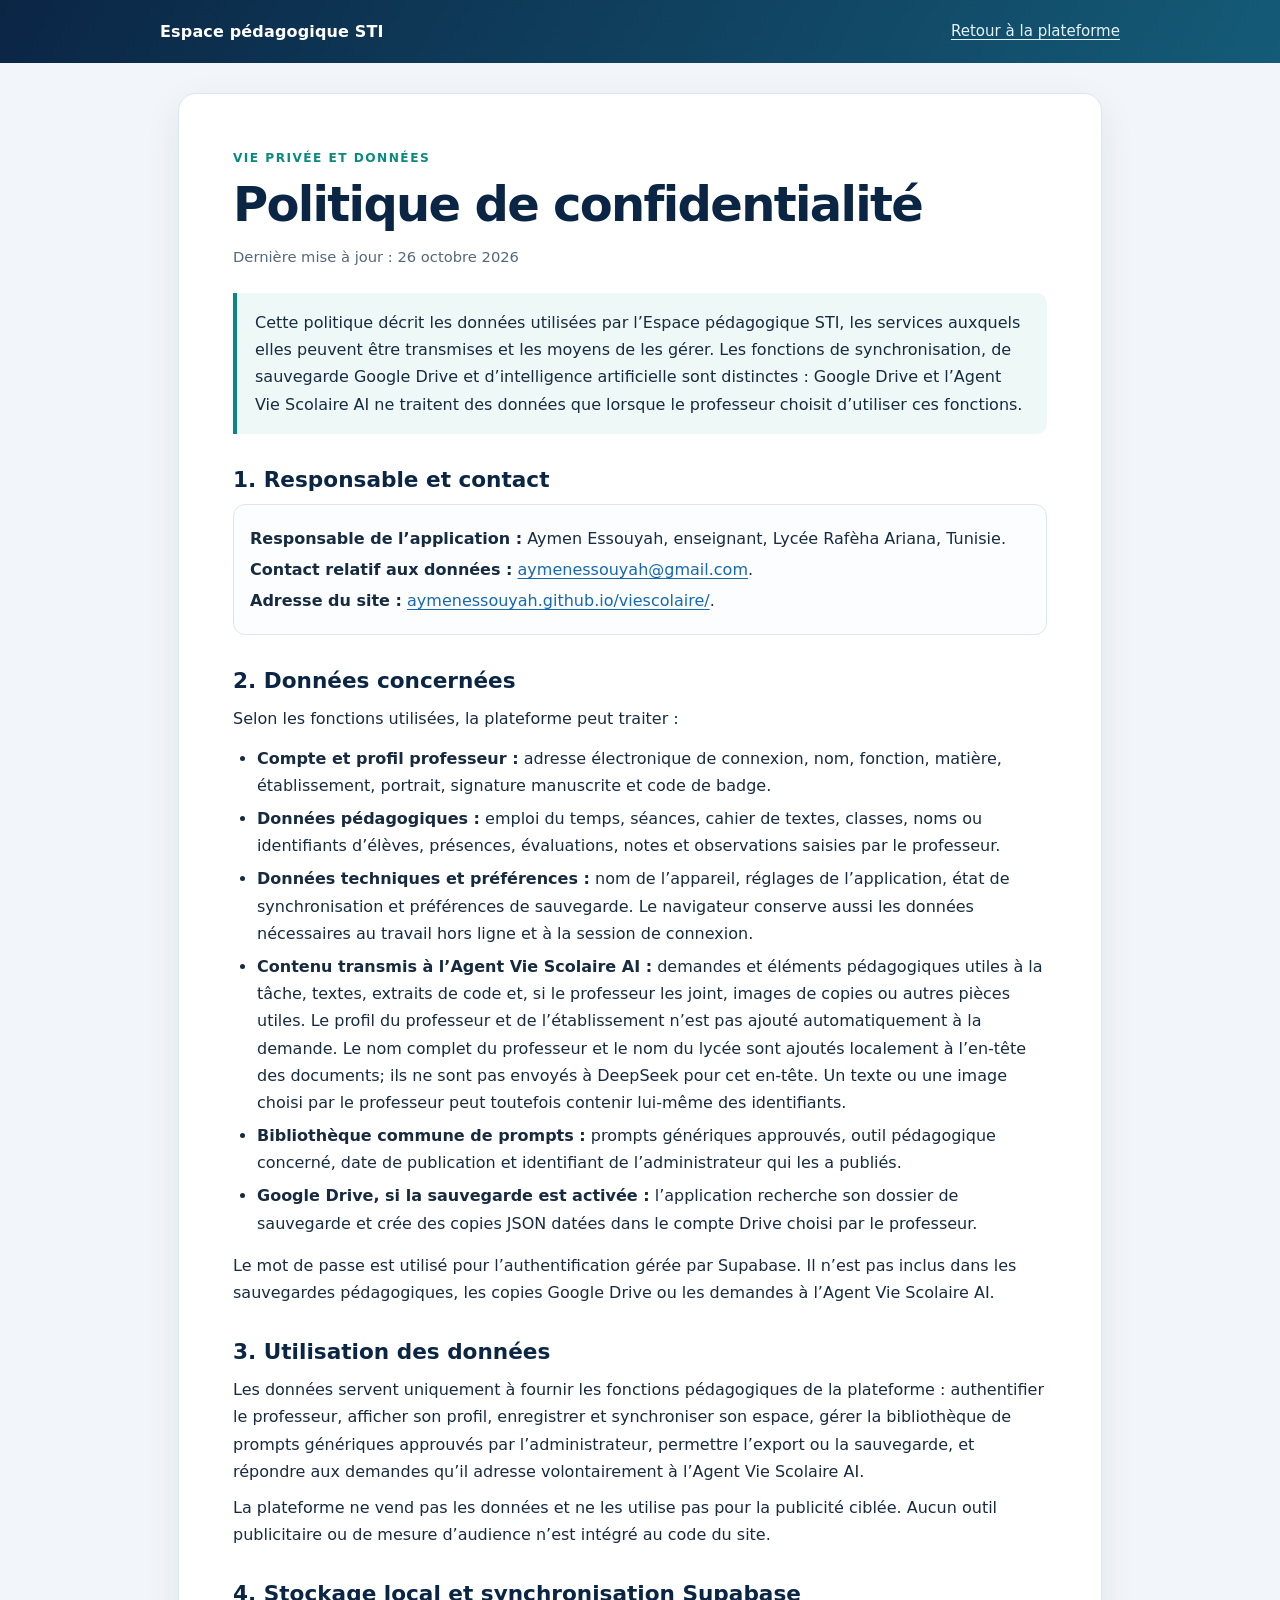
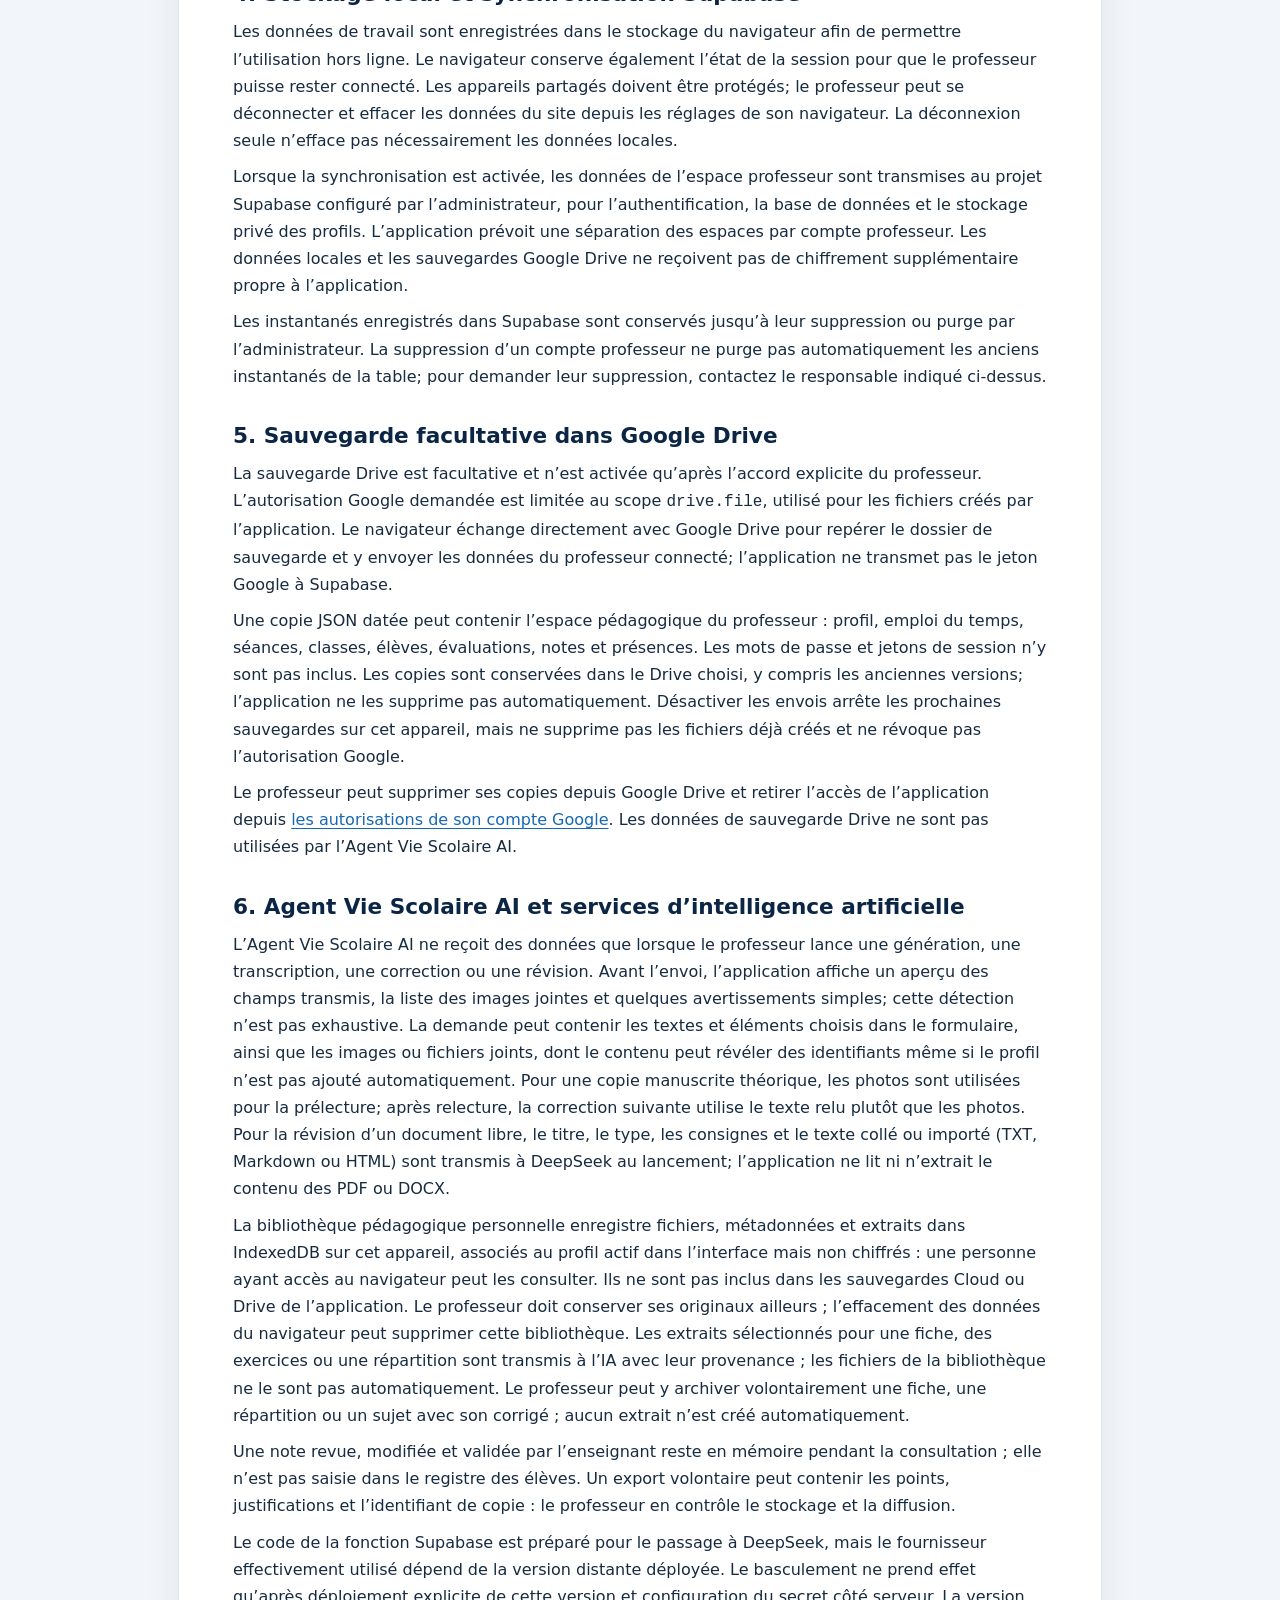
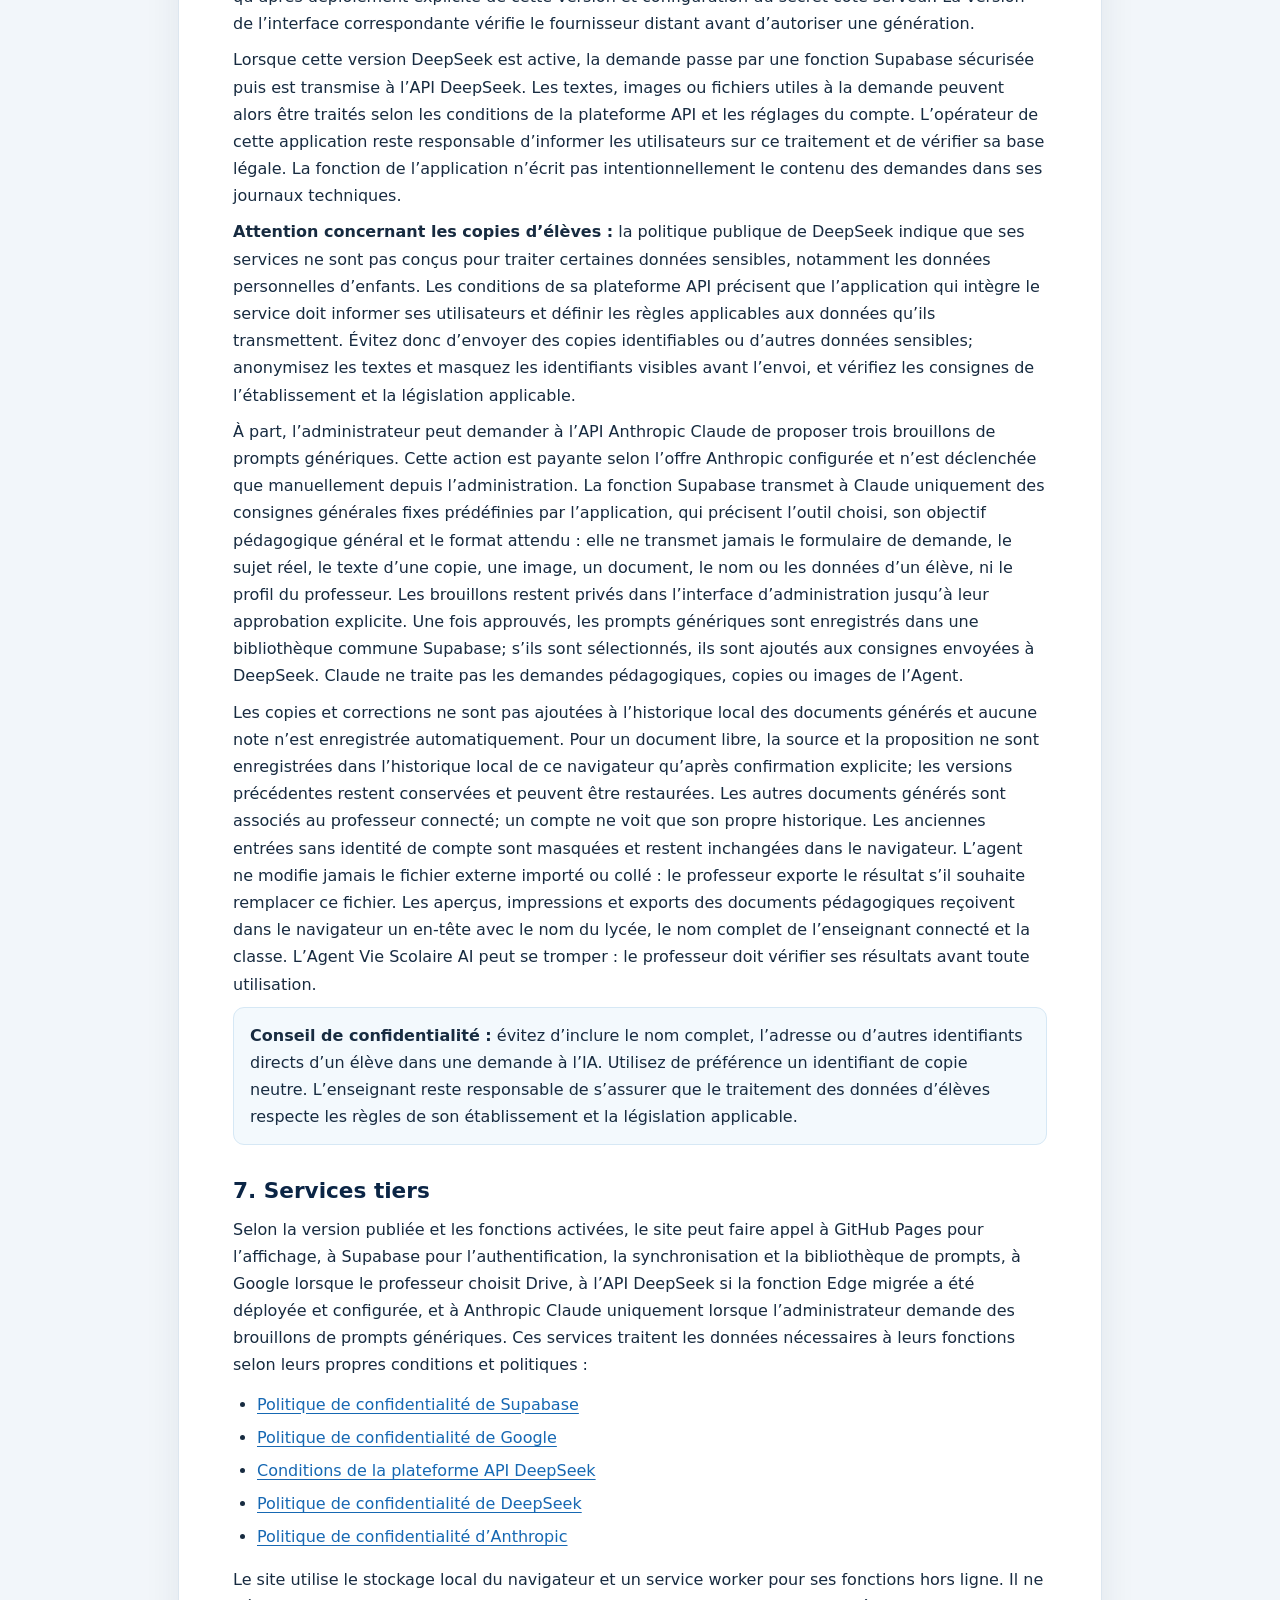
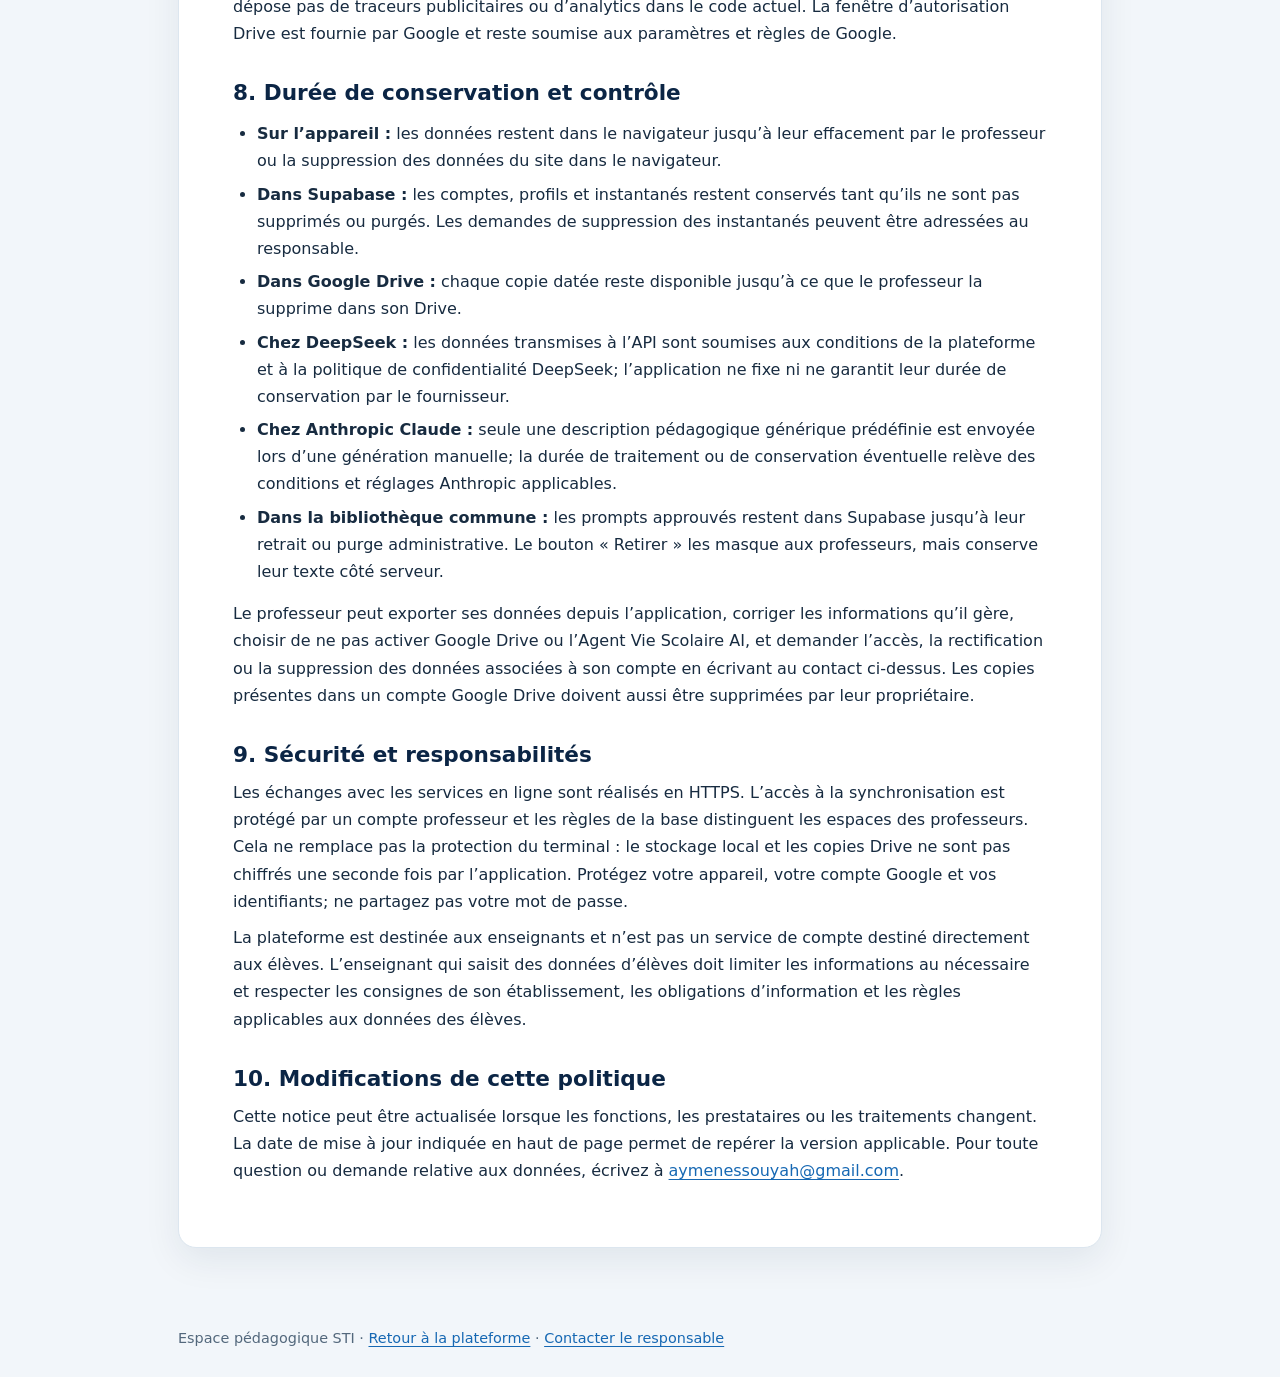
==== commit 1387f62a: "Développer l’assistant pédagogique STI Co-authored-by: arena-agent <297053741+arena-agent@users.nore" ====
--- a/politique-confidentialite.html
+++ b/politique-confidentialite.html
@@ -89,6 +89,8 @@
 
       <h2>6. Agent Vie Scolaire AI et services d’intelligence artificielle</h2>
       <p>L’Agent Vie Scolaire AI ne reçoit des données que lorsque le professeur lance une génération, une transcription, une correction ou une révision. Avant l’envoi, l’application affiche un aperçu des champs transmis, la liste des images jointes et quelques avertissements simples; cette détection n’est pas exhaustive. La demande peut contenir les textes et éléments choisis dans le formulaire, ainsi que les images ou fichiers joints, dont le contenu peut révéler des identifiants même si le profil n’est pas ajouté automatiquement. Pour une copie manuscrite théorique, les photos sont utilisées pour la prélecture; après relecture, la correction suivante utilise le texte relu plutôt que les photos. Pour la révision d’un document libre, le titre, le type, les consignes et le texte collé ou importé (TXT, Markdown ou HTML) sont transmis à DeepSeek au lancement; l’application ne lit ni n’extrait le contenu des PDF ou DOCX.</p>
+      <p>La bibliothèque pédagogique personnelle enregistre fichiers, métadonnées et extraits dans IndexedDB sur cet appareil, associés au profil actif dans l’interface mais non chiffrés : une personne ayant accès au navigateur peut les consulter. Ils ne sont pas inclus dans les sauvegardes Cloud ou Drive de l’application. Le professeur doit conserver ses originaux ailleurs ; l’effacement des données du navigateur peut supprimer cette bibliothèque. Les extraits sélectionnés pour une fiche, des exercices ou une répartition sont transmis à l’IA avec leur provenance ; les fichiers de la bibliothèque ne le sont pas automatiquement. Le professeur peut y archiver volontairement une fiche, une répartition ou un sujet avec son corrigé ; aucun extrait n’est créé automatiquement.</p>
+      <p>Une note revue, modifiée et validée par l’enseignant reste en mémoire pendant la consultation ; elle n’est pas saisie dans le registre des élèves. Un export volontaire peut contenir les points, justifications et l’identifiant de copie : le professeur en contrôle le stockage et la diffusion.</p>
       <p>Le code de la fonction Supabase est préparé pour le passage à DeepSeek, mais le fournisseur effectivement utilisé dépend de la version distante déployée. Le basculement ne prend effet qu’après déploiement explicite de cette version et configuration du secret côté serveur. La version de l’interface correspondante vérifie le fournisseur distant avant d’autoriser une génération.</p>
       <p>Lorsque cette version DeepSeek est active, la demande passe par une fonction Supabase sécurisée puis est transmise à l’API DeepSeek. Les textes, images ou fichiers utiles à la demande peuvent alors être traités selon les conditions de la plateforme API et les réglages du compte. L’opérateur de cette application reste responsable d’informer les utilisateurs sur ce traitement et de vérifier sa base légale. La fonction de l’application n’écrit pas intentionnellement le contenu des demandes dans ses journaux techniques.</p>
       <p><strong>Attention concernant les copies d’élèves :</strong> la politique publique de DeepSeek indique que ses services ne sont pas conçus pour traiter certaines données sensibles, notamment les données personnelles d’enfants. Les conditions de sa plateforme API précisent que l’application qui intègre le service doit informer ses utilisateurs et définir les règles applicables aux données qu’ils transmettent. Évitez donc d’envoyer des copies identifiables ou d’autres données sensibles; anonymisez les textes et masquez les identifiants visibles avant l’envoi, et vérifiez les consignes de l’établissement et la législation applicable.</p>
